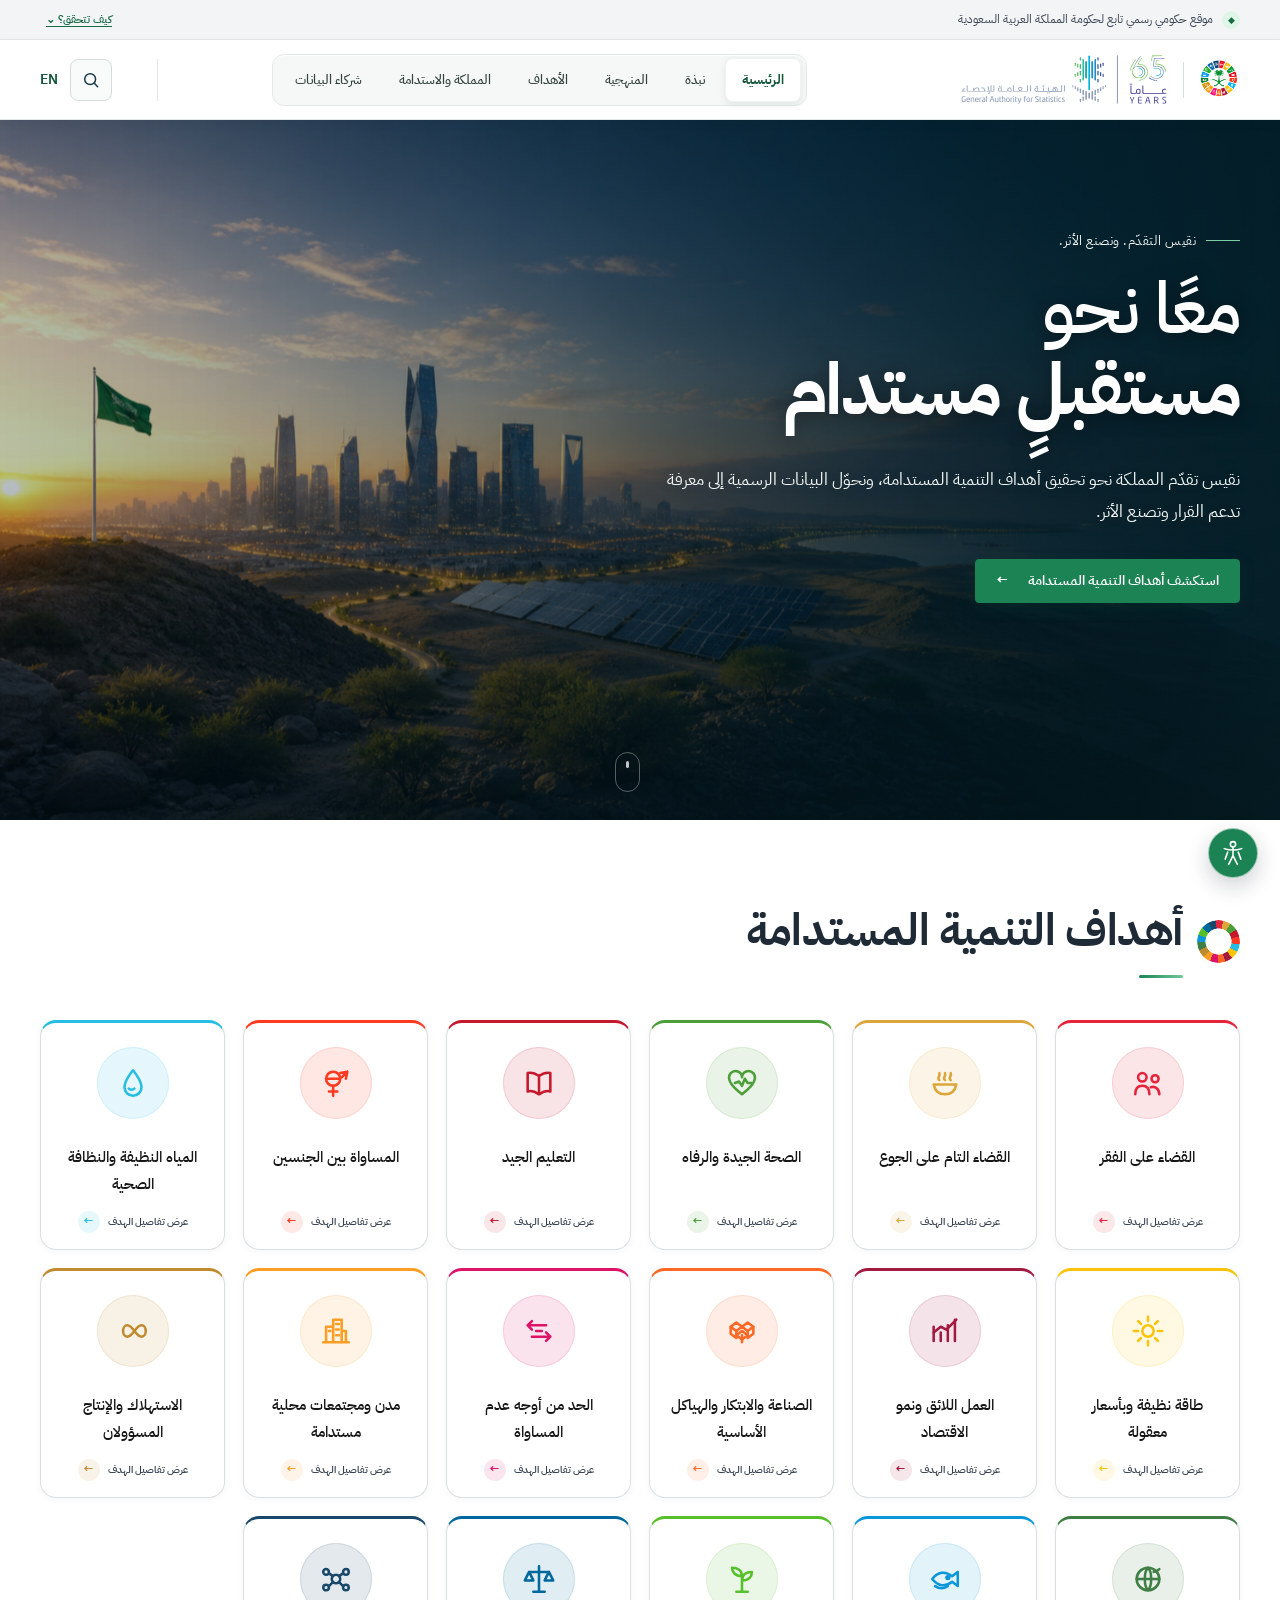
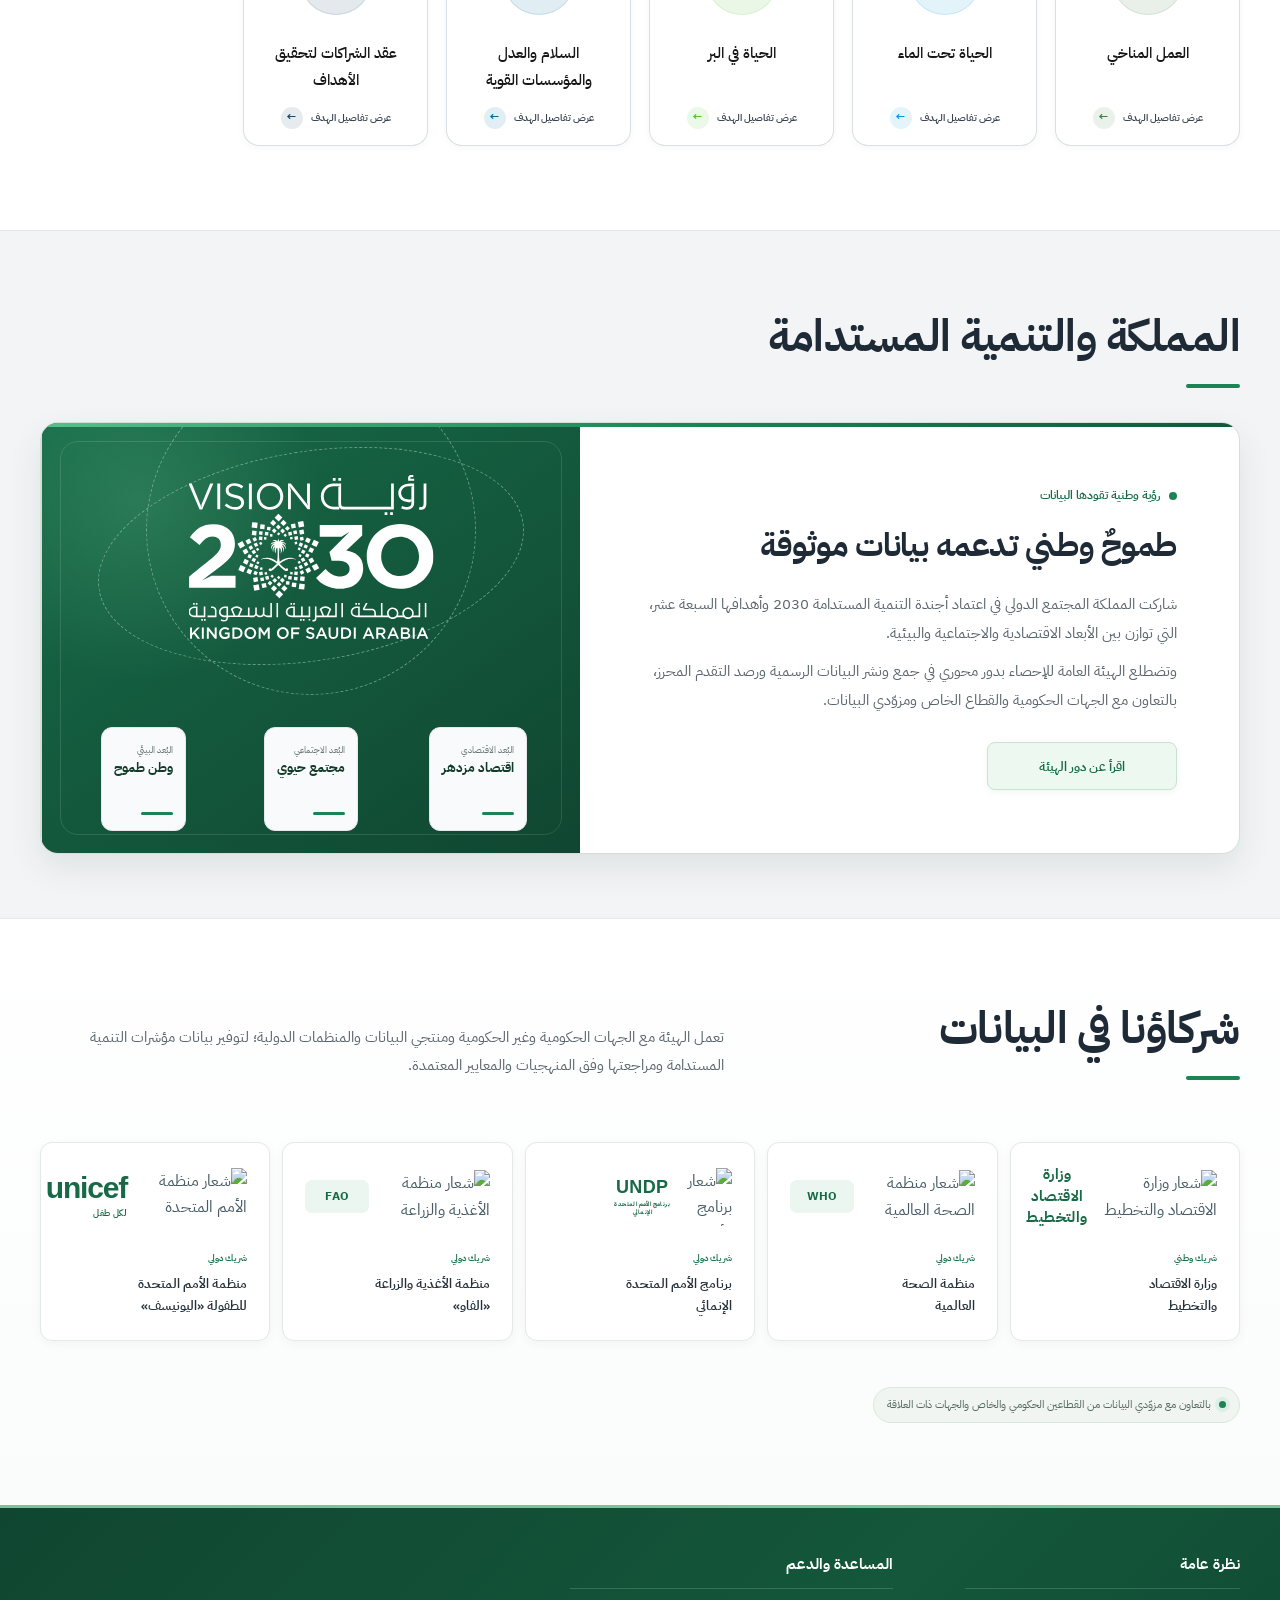
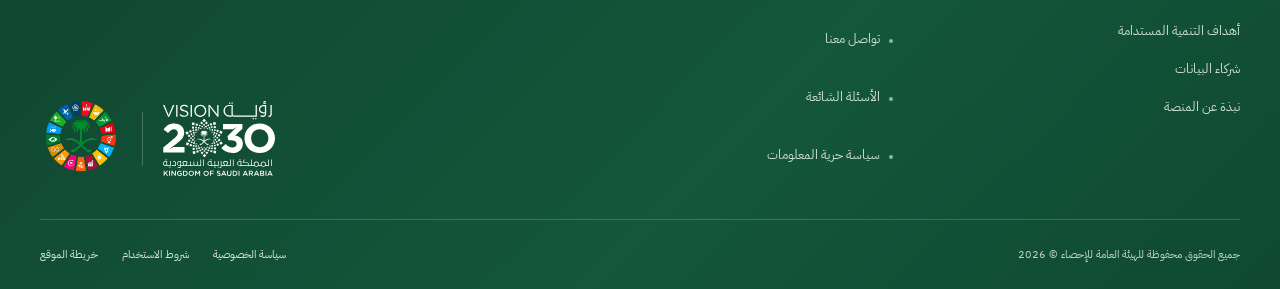
==== index.html @ 402b2382 "Add files via upload" ====
<!doctype html>
<html lang="ar" dir="rtl">
<head>
  <meta charset="UTF-8">
  <meta name="viewport" content="width=device-width, initial-scale=1.0">
  <meta name="description" content="بوابة أهداف التنمية المستدامة في المملكة العربية السعودية">
  <title>التنمية المستدامة | الهيئة العامة للإحصاء</title>
  <link rel="preconnect" href="https://fonts.googleapis.com">
  <link rel="preconnect" href="https://fonts.gstatic.com" crossorigin>
  <link href="https://fonts.googleapis.com/css2?family=IBM+Plex+Sans+Arabic:wght@300;400;500;600;700&display=swap" rel="stylesheet">
  <!-- NDS Vanilla v1.8.0 — independent implementation of DGA Platforms Code -->
  <link rel="stylesheet" href="https://mazin-musleh.github.io/NDS-vanilla/assets/css/nds.critical.min.css?ver=1.8.0">
  <link rel="stylesheet" href="https://mazin-musleh.github.io/NDS-vanilla/assets/css/nds-main.min.css?ver=1.8.0">
  <link rel="stylesheet" href="styles.css">
  <link rel="stylesheet" href="nds-theme.css">
  <link rel="stylesheet" href="accessibility.css">
  <link rel="stylesheet" href="hero-cinematic.css">
</head>
<body class="gastat-sdg nds-full-width">
  <a class="skip" href="#main">تخطي إلى المحتوى الرئيسي</a>
  <div class="govbar nds-topbar">
    <div class="container govbar__inner">
      <span class="flag" aria-hidden="true">◆</span>
      <span>موقع حكومي رسمي تابع لحكومة المملكة العربية السعودية</span>
      <button class="govbar__verify">كيف تتحقق؟ <span>⌄</span></button>
    </div>
  </div>

  <header class="header nds-main-nav" id="header">
    <div class="container header__inner">
      <div class="header__identity">
        <img class="header__sdg-mark" src="assets/sdg-wheel-saudi-transparent.png" width="1240" height="1240" alt="أهداف التنمية المستدامة">
        <span class="header__identity-divider" aria-hidden="true"></span>
        <a class="brand nds-brand" href="#" aria-label="الهيئة العامة للإحصاء - الرئيسية">
          <img class="brand__logo nds-brand-logo" src="assets/gastat-logo.svg" width="340" height="88" alt="الهيئة العامة للإحصاء">
        </a>
      </div>
      <nav class="nav" aria-label="التنقل الرئيسي">
        <a class="active" href="#main">الرئيسية</a>
        <a href="about.html">نبذة</a>
        <a href="methodology.html">المنهجية</a>
        <a href="#goals">الأهداف</a>
        <a href="#kingdom">المملكة والاستدامة</a>
        <a href="#partners">شركاء البيانات</a>
      </nav>
      <div class="header__tools">
        <button class="icon-btn nds-btn nds-subtle" aria-label="بحث" id="searchBtn"><svg viewBox="0 0 24 24" aria-hidden="true"><circle cx="11" cy="11" r="6.5"></circle><path d="m16 16 4 4"></path></svg></button>
        <a class="lang" href="#">EN</a>
        <button class="menu-btn" id="menuBtn" aria-label="فتح القائمة" aria-expanded="false"><span></span><span></span><span></span></button>
      </div>
    </div>
  </header>

  <main id="main">
    <section class="hero" aria-labelledby="hero-title">
      <div class="hero__media" role="img" aria-label="مشهد يجمع مدينة الرياض والطاقة الشمسية والطبيعة والساحل السعودي"></div>
      <div class="hero__veil"></div>
      <div class="hero__texture"></div>
      <div class="container hero__content">
        <div class="eyebrow reveal"><span></span> نقيس التقدّم. ونصنع الأثر.</div>
        <h1 id="hero-title" class="reveal">معًا نحو<br><em>مستقبلٍ مستدام</em></h1>
        <p class="reveal">نقيس تقدّم المملكة نحو تحقيق أهداف التنمية المستدامة، ونحوّل البيانات الرسمية إلى معرفة تدعم القرار وتصنع الأثر.</p>
        <div class="hero__actions reveal">
          <a class="btn btn--primary nds-btn nds-primary" href="#goals"><span class="nds-label">استكشف أهداف التنمية المستدامة</span> <span>←</span></a>
        </div>
      </div>
      <a class="scroll" href="#goals" aria-label="مرر إلى أهداف التنمية المستدامة"><span></span></a>
    </section>

    <section class="section goals nds-content-section" id="goals">
      <div class="container">
        <div class="section-head nds-section-head">
          <div class="goals__title"><span class="sdg-color-wheel" aria-hidden="true"></span><h2>أهداف التنمية المستدامة</h2></div>
        </div>
        <div class="goals__grid" id="goalsGrid"></div>
      </div>
    </section>

    <section class="kingdom nds-content-section nds-primary" id="kingdom">
      <div class="container">
        <div class="kingdom__head">
          <h2>المملكة والتنمية المستدامة</h2>
        </div>
        <div class="kingdom__feature">
          <div class="kingdom__visual reveal">
            <div class="orbit orbit--one"></div><div class="orbit orbit--two"></div>
            <div class="data-card data-card--one"><small>البُعد الاقتصادي</small><strong>اقتصاد مزدهر</strong><i></i></div>
            <div class="data-card data-card--two"><small>البُعد الاجتماعي</small><strong>مجتمع حيوي</strong><i></i></div>
            <div class="data-card data-card--three"><small>البُعد البيئي</small><strong>وطن طموح</strong><i></i></div>
            <div class="kingdom__seal"><img src="assets/saudi-vision-2030.svg" alt="رؤية السعودية 2030"></div>
          </div>
          <div class="kingdom__copy reveal">
            <div class="feature-kicker"><span></span> رؤية وطنية تقودها البيانات</div>
            <h3>طموحٌ وطني تدعمه بيانات موثوقة</h3>
            <p>شاركت المملكة المجتمع الدولي في اعتماد أجندة التنمية المستدامة 2030 وأهدافها السبعة عشر، التي توازن بين الأبعاد الاقتصادية والاجتماعية والبيئية.</p>
            <p>وتضطلع الهيئة العامة للإحصاء بدور محوري في جمع ونشر البيانات الرسمية ورصد التقدم المحرز، بالتعاون مع الجهات الحكومية والقطاع الخاص ومزوّدي البيانات.</p>
            <a class="text-link" href="about.html"><span>اقرأ عن دور الهيئة</span></a>
          </div>
        </div>
      </div>
    </section>

    <section class="section partners nds-content-section" id="partners">
      <div class="container">
        <div class="section-head partners__head nds-section-head"><div><h2>شركاؤنا في البيانات</h2></div><p>تعمل الهيئة مع الجهات الحكومية وغير الحكومية ومنتجي البيانات والمنظمات الدولية؛ لتوفير بيانات مؤشرات التنمية المستدامة ومراجعتها وفق المنهجيات والمعايير المعتمدة.</p></div>
        <div class="partner-logos">
          <div><span class="partner-logo partner-logo--mep"><img src="https://mep.gov.sa/assets/imgs/logo-rtl.svg" alt="شعار وزارة الاقتصاد والتخطيط" onerror="this.hidden=true;this.nextElementSibling.hidden=false"><span class="partner-wordmark partner-wordmark--mep" hidden><i aria-hidden="true"></i><strong>وزارة الاقتصاد<br>والتخطيط</strong></span></span><small>شريك وطني</small><b>وزارة الاقتصاد<br>والتخطيط</b></div>
          <div><span class="partner-logo"><img src="https://www.who.int/ResourcePackages/WHO/assets/dist/images/logos/en/h-logo-blue.svg" alt="شعار منظمة الصحة العالمية" onerror="this.hidden=true;this.nextElementSibling.hidden=false"><span hidden>WHO</span></span><small>شريك دولي</small><b>منظمة الصحة<br>العالمية</b></div>
          <div><span class="partner-logo partner-logo--square"><img src="https://geohub.data.undp.org/assets/undp-images/undp-logo-blue.svg" alt="شعار برنامج الأمم المتحدة الإنمائي" onerror="this.hidden=true;this.nextElementSibling.hidden=false"><span class="partner-wordmark partner-wordmark--undp" hidden><strong>UNDP</strong><em>برنامج الأمم المتحدة الإنمائي</em></span></span><small>شريك دولي</small><b>برنامج الأمم المتحدة<br>الإنمائي</b></div>
          <div><span class="partner-logo"><img src="https://www.fao.org/images/corporatelibraries/fao-logo/fao-logo-archive/fao-logo-blue-3lines-ar.svg" alt="شعار منظمة الأغذية والزراعة" onerror="this.hidden=true;this.nextElementSibling.hidden=false"><span hidden>FAO</span></span><small>شريك دولي</small><b>منظمة الأغذية والزراعة<br>«الفاو»</b></div>
          <div><span class="partner-logo partner-logo--unicef"><img src="https://www.unicef.org/themes/custom/unicef_base/assets/images/logo.svg" alt="شعار منظمة الأمم المتحدة للطفولة" onerror="this.hidden=true;this.nextElementSibling.hidden=false"><span class="partner-wordmark partner-wordmark--unicef" hidden><strong>unicef</strong><em>لكل طفل</em></span></span><small>شريك دولي</small><b>منظمة الأمم المتحدة<br>للطفولة «اليونيسف»</b></div>
        </div>
        <p class="partners__note">بالتعاون مع مزوّدي البيانات من القطاعين الحكومي والخاص والجهات ذات العلاقة</p>
      </div>
    </section>

  </main>

  <footer class="footer nds-footer">
    <div class="container footer__top">
      <div><h3>نظرة عامة</h3><a href="#goals">أهداف التنمية المستدامة</a><a href="#partners">شركاء البيانات</a><a href="about.html">نبذة عن المنصة</a></div>
      <div><h3>المساعدة والدعم</h3><a href="#">تواصل معنا</a><a href="#">الأسئلة الشائعة</a><a href="#">سياسة حرية المعلومات</a></div>
      <div class="footer__marks" aria-label="الشعارات الوطنية">
        <div class="footer__mark"><img src="assets/sdg-wheel-saudi-transparent.png" alt="أهداف التنمية المستدامة في المملكة العربية السعودية"></div>
        <span class="footer__marks-divider" aria-hidden="true"></span>
        <div class="footer__mark footer__mark--vision"><img src="assets/saudi-vision-2030.svg" alt="رؤية السعودية 2030"></div>
      </div>
    </div>
    <div class="container footer__bottom"><span>جميع الحقوق محفوظة للهيئة العامة للإحصاء © 2026</span><div><a href="#">سياسة الخصوصية</a><a href="#">شروط الاستخدام</a><a href="#">خريطة الموقع</a></div></div>
  </footer>
  <button class="back-to-top" id="backToTop" aria-label="العودة إلى أعلى الصفحة"><svg viewBox="0 0 24 24" aria-hidden="true"><path d="m6 14 6-6 6 6"/></svg></button>
  <div class="search-panel" id="searchPanel" aria-hidden="true"><button id="closeSearch" aria-label="إغلاق">×</button><div><span>ما الذي تبحث عنه؟</span><input type="search" placeholder="ابحث في الأهداف والمؤشرات..." autofocus><small>جرّب: الطاقة النظيفة، جودة التعليم، العمل المناخي</small></div></div>
  <script src="script.js"></script>
  <script src="back-to-top.js"></script>
  <script defer src="https://mazin-musleh.github.io/NDS-vanilla/assets/js/nds-main.min.js?ver=1.8.0"></script>
  <script src="accessibility.js"></script>
</body>
</html>
---- styles.css ----
:root{--navy:#102c3d;--navy2:#071f2d;--teal:#0d6b64;--green:#0d7658;--sand:#cdbb9c;--ink:#162a36;--muted:#637580;--line:#dce3e6;--off:#f5f7f6;--white:#fff;--max:1240px}
*{box-sizing:border-box}html{scroll-behavior:smooth}body{margin:0;color:var(--ink);background:#fff;font-family:'IBM Plex Sans Arabic','Segoe UI',Tahoma,sans-serif;line-height:1.65}a{color:inherit;text-decoration:none}button,input{font:inherit}.container{width:min(var(--max),calc(100% - 48px));margin-inline:auto}.skip{position:fixed;top:-80px;right:24px;z-index:99;background:#fff;padding:10px 18px}.skip:focus{top:12px}.sr-only{position:absolute;width:1px;height:1px;overflow:hidden;clip:rect(0,0,0,0)}
.govbar{background:#f3f5f4;border-bottom:1px solid #e2e8e5;color:#41535b;font-size:12px}.govbar__inner{height:34px;display:flex;align-items:center;gap:9px}.flag{font-size:9px;color:#08745a}.govbar__verify{border:0;background:none;color:#45605f;margin-right:auto;cursor:pointer;font-size:11px}.header{height:90px;position:absolute;top:34px;inset-inline:0;z-index:10;color:#fff;border-bottom:1px solid rgba(255,255,255,.16);transition:.3s}.header.scrolled{position:fixed;top:0;height:72px;background:rgba(9,34,47,.97);backdrop-filter:blur(16px);box-shadow:0 8px 30px #071c2920}.header__inner{height:100%;display:flex;align-items:center}.brand{display:flex;align-items:center;gap:13px;min-width:245px}.brand__mark{height:47px;width:42px;display:flex;align-items:flex-end;justify-content:center;gap:2px;padding:6px 4px;border:1px solid rgba(255,255,255,.25);border-radius:3px}.brand__mark i{width:4px;background:currentColor;display:block;border-radius:3px 3px 0 0}.brand__mark i:nth-child(1){height:11px}.brand__mark i:nth-child(2){height:25px}.brand__mark i:nth-child(3){height:17px}.brand__mark i:nth-child(4){height:33px}.brand__mark i:nth-child(5){height:21px}.brand__name{display:flex;flex-direction:column;line-height:1.4}.brand__name b{font-size:16px}.brand__name small{font-size:9px;opacity:.72;letter-spacing:.2px}.nav{display:flex;align-items:center;justify-content:center;gap:32px;flex:1;font-size:14px}.nav a{height:90px;display:flex;align-items:center;position:relative;opacity:.84;transition:.2s}.scrolled .nav a{height:72px}.nav a:hover,.nav a.active{opacity:1}.nav a.active:after{content:"";position:absolute;bottom:-1px;right:0;left:0;height:3px;background:#79ad8e}.header__tools{display:flex;align-items:center;gap:12px}.icon-btn{width:38px;height:38px;background:transparent;color:#fff;border:1px solid rgba(255,255,255,.24);border-radius:50%;cursor:pointer;font-size:23px;line-height:1}.lang{font-size:13px;border-right:1px solid rgba(255,255,255,.25);padding-right:14px}.menu-btn{display:none;background:none;border:0;padding:8px}.menu-btn span{display:block;width:24px;height:2px;background:white;margin:5px}
.hero{height:min(820px,calc(100vh - 34px));min-height:670px;position:relative;color:#fff;overflow:hidden;background:#102c3d}.hero__media{position:absolute;inset:0;background:url('assets/saudi-sustainability-hero.png') center/cover no-repeat;transform:scale(1.02);animation:heroZoom 16s ease-out both}.hero__veil{position:absolute;inset:0;background:linear-gradient(90deg,rgba(4,24,36,.24) 0%,rgba(5,28,41,.28) 42%,rgba(5,28,41,.88) 100%),linear-gradient(0deg,rgba(3,20,30,.7),transparent 48%)}.hero__texture{position:absolute;inset:0;opacity:.08;background-image:url("data:image/svg+xml,%3Csvg viewBox='0 0 160 160' xmlns='http://www.w3.org/2000/svg'%3E%3Cfilter id='n'%3E%3CfeTurbulence type='fractalNoise' baseFrequency='.9' numOctaves='2' stitchTiles='stitch'/%3E%3C/filter%3E%3Crect width='100%25' height='100%25' filter='url(%23n)' opacity='.45'/%3E%3C/svg%3E")}.hero__content{position:relative;z-index:2;padding-top:190px}.eyebrow{display:flex;align-items:center;gap:10px;font-size:13px;letter-spacing:.5px;color:#cfddd8}.eyebrow span{width:34px;height:1px;background:#78b492}.hero h1{font-size:clamp(48px,6vw,86px);line-height:1.12;letter-spacing:-2px;margin:20px 0 25px;max-width:720px;font-weight:300}.hero h1 em{font-style:normal;font-weight:700}.hero__content>p{max-width:575px;font-size:18px;color:#d9e1e2;margin:0 0 34px}.hero__actions{display:flex;gap:14px}.btn{display:inline-flex;align-items:center;justify-content:center;gap:20px;min-height:54px;padding:0 25px;border-radius:3px;font-size:14px;font-weight:600;transition:.25s}.btn:hover{transform:translateY(-2px)}.btn--primary{background:#fff;color:var(--navy)}.btn--primary:hover{background:#e9f0ed}.btn--ghost{border:1px solid rgba(255,255,255,.4);color:#fff}.play{font-size:10px}.hero__meta{position:absolute;bottom:34px;left:0;right:0;z-index:2;display:flex;align-items:flex-end;justify-content:flex-start;direction:ltr;gap:12px;pointer-events:none}.hero__meta strong{font-size:70px;line-height:.8;font-weight:300;letter-spacing:-4px}.hero__meta strong span{font-weight:700}.hero__meta>span{font-size:10px;max-width:70px;line-height:1.4;text-transform:uppercase;opacity:.65}.scroll{position:absolute;z-index:3;bottom:28px;right:50%;width:25px;height:40px;border:1px solid #ffffff70;border-radius:20px}.scroll span{position:absolute;top:8px;right:10px;width:3px;height:7px;border-radius:3px;background:#fff;animation:scroll 1.8s infinite}@keyframes scroll{0%{opacity:0;transform:translateY(0)}40%{opacity:1}100%{opacity:0;transform:translateY(12px)}}@keyframes heroZoom{from{transform:scale(1.08)}to{transform:scale(1.02)}}
.numbers{background:#fff;position:relative;z-index:4;box-shadow:0 -8px 30px rgba(0,0,0,.05)}.numbers__grid{display:grid;grid-template-columns:repeat(4,1fr);padding-block:38px}.numbers article{display:flex;align-items:center;justify-content:center;gap:16px;border-left:1px solid var(--line)}.numbers article:last-child{border-left:0}.numbers strong{font-size:42px;line-height:1;font-weight:600;color:var(--navy);letter-spacing:-1px}.numbers span{color:#697a83;font-size:13px}.numbers .vision strong{color:var(--green)}
.section{padding:110px 0}.section-head{display:flex;align-items:flex-end;justify-content:space-between;gap:50px;margin-bottom:48px}.section-head h2,.kingdom h2,.indicator-cta h2{font-size:clamp(34px,4vw,50px);line-height:1.25;margin:9px 0 0;letter-spacing:-1px}.section-head>p{max-width:480px;color:var(--muted);font-size:16px;margin:0}.kicker{font-size:12px;color:var(--green);font-weight:600;letter-spacing:1.2px}.goals{background:var(--off)}.goals__grid{display:grid;grid-template-columns:repeat(6,1fr);gap:11px}.goal{position:relative;aspect-ratio:1/1.07;background:var(--goal);color:#fff;padding:16px;display:flex;flex-direction:column;overflow:hidden;box-shadow:0 4px 8px #20323b10;opacity:0;transform:translateY(15px);transition:transform .35s,box-shadow .35s,opacity .5s}.goal.seen{opacity:1;transform:none}.goal:nth-child(2n){transition-delay:.04s}.goal:nth-child(3n){transition-delay:.08s}.goal:hover{transform:translateY(-7px);box-shadow:0 18px 25px #20323b25}.goal__number{font-size:12px;font-weight:600;opacity:.9}.goal__icon{font-size:41px;line-height:1;text-align:center;margin:auto;font-family:Arial,sans-serif}.goal strong{font-size:13px;line-height:1.35;max-width:115px}.goal>i{font-style:normal;position:absolute;bottom:13px;left:14px;opacity:0;transform:translateX(8px);transition:.25s}.goal:hover>i{opacity:1;transform:none}.goals__footer{display:flex;justify-content:space-between;align-items:center;margin-top:24px;color:#7b898f;font-size:13px}.goals__footer a{color:var(--navy);font-weight:600}.goals__footer b{color:var(--green);margin-right:8px}
.kingdom{padding:120px 0;background:var(--navy);color:#fff;overflow:hidden;position:relative}.kingdom:after{content:"";position:absolute;width:650px;height:650px;border-radius:50%;background:radial-gradient(circle,#23726240,transparent 68%);left:-200px;top:-260px}.kingdom__grid{display:grid;grid-template-columns:1.05fr .95fr;gap:100px;align-items:center}.kingdom__visual{min-height:490px;position:relative;display:grid;place-items:center;direction:ltr}.kingdom__seal{width:210px;height:210px;border:1px solid #ffffff3b;border-radius:50%;display:flex;flex-direction:column;align-items:center;justify-content:center;background:#173b4c;box-shadow:0 0 0 18px #ffffff08,0 30px 50px #061a2580;z-index:2}.kingdom__seal span{font-size:17px}.kingdom__seal b{font-size:50px;line-height:1.1}.kingdom__seal small{font-size:8px;opacity:.7}.orbit{position:absolute;border:1px dashed #ffffff25;border-radius:50%}.orbit--one{width:390px;height:390px;animation:rotate 40s linear infinite}.orbit--two{width:470px;height:270px;transform:rotate(-20deg)}@keyframes rotate{to{transform:rotate(360deg)}}.data-card{position:absolute;background:#fff;color:var(--navy);min-width:170px;padding:15px 18px;border-radius:4px;z-index:3;box-shadow:0 15px 30px #061a2545;display:flex;flex-direction:column}.data-card small{font-size:9px;color:#728188}.data-card strong{font-size:14px}.data-card i{width:42px;height:3px;background:#2c9b6f;margin-top:9px}.data-card--one{top:56px;left:24px}.data-card--two{top:205px;right:-20px}.data-card--three{bottom:38px;left:63px}.kingdom__copy{position:relative;z-index:2}.kicker--light{color:#8ac0a0}.kingdom__copy p{color:#c3d0d4;max-width:570px;font-size:16px}.text-link{display:inline-flex;align-items:center;gap:17px;margin-top:18px;color:#fff;border-bottom:1px solid #ffffff4f;padding-bottom:7px;font-size:14px}.text-link span{color:#8ac0a0}
.section-head--center{display:block;text-align:center}.section-head--center>p{margin:14px auto 0}.partner-logos{display:grid;grid-template-columns:repeat(5,1fr);border-block:1px solid var(--line);padding:42px 0}.partner-logos>div{min-height:90px;display:flex;align-items:center;justify-content:center;gap:14px;border-left:1px solid var(--line);color:#465b65}.partner-logos>div:last-child{border:0}.partner-logos b{font-size:13px;line-height:1.6}.picon{font-size:30px;color:#658089}.partners__note{text-align:center;color:#8a989e;font-size:12px;margin-top:21px}
.indicator-cta{background:#0c6c61;color:#fff;position:relative;overflow:hidden}.indicator-cta:before{content:"";position:absolute;inset:0;background:linear-gradient(90deg,#094e4a55,transparent),radial-gradient(circle at 15% 50%,#2e9380,transparent 30%)}.indicator-cta__inner{min-height:310px;position:relative;display:grid;grid-template-columns:270px 1fr auto;align-items:center;gap:48px}.indicator-cta__copy p{margin:12px 0 0;color:#d0e4df}.indicator-cta__art{height:190px;display:flex;align-items:flex-end;gap:15px;direction:ltr;position:relative}.indicator-cta__art span{width:27px;background:#ffffff14;border:1px solid #ffffff35;border-radius:4px 4px 0 0}.indicator-cta__art span:nth-child(1){height:50px}.indicator-cta__art span:nth-child(2){height:90px}.indicator-cta__art span:nth-child(3){height:75px}.indicator-cta__art span:nth-child(4){height:140px}.indicator-cta__art span:nth-child(5){height:172px}.indicator-cta__art i{position:absolute;inset:15px 5px 22px 0;background:url("data:image/svg+xml,%3Csvg viewBox='0 0 250 150' xmlns='http://www.w3.org/2000/svg'%3E%3Cpath d='M3 130 C40 120 45 91 80 95 S130 66 148 70 S190 25 240 10' fill='none' stroke='%23fff' stroke-width='3'/%3E%3Ccircle cx='240' cy='10' r='5' fill='%23fff'/%3E%3C/svg%3E") center/contain no-repeat}.btn--white{background:#fff;color:#0c5f57;min-width:205px}
.footer{background:#071f2d;color:#fff;padding-top:75px}.footer__top{display:grid;grid-template-columns:1.3fr .8fr .9fr 1.15fr;gap:60px;padding-bottom:60px}.brand--footer{min-width:0}.footer__brand>p,.newsletter p{font-size:12px;color:#9babb2}.socials{display:flex;gap:8px;margin-top:22px}.socials a{width:32px;height:32px;border:1px solid #ffffff26;display:grid;place-items:center;border-radius:50%;font-size:11px}.footer h3{font-size:14px;margin:0 0 22px}.footer__top>div:not(:first-child) a{display:block;color:#aebbc0;font-size:12px;margin:10px 0}.newsletter form{display:flex;border:1px solid #ffffff35;margin-top:18px;border-radius:3px;overflow:hidden}.newsletter input{min-width:0;flex:1;color:#fff;background:transparent;border:0;padding:12px 14px;outline:0}.newsletter button{width:48px;border:0;background:#fff;color:var(--navy);cursor:pointer}.footer__bottom{min-height:70px;border-top:1px solid #ffffff17;display:flex;align-items:center;justify-content:space-between;color:#768a93;font-size:10px}.footer__bottom div{display:flex;gap:24px}
.search-panel{position:fixed;inset:0;background:rgba(6,28,41,.97);z-index:50;color:#fff;display:grid;place-items:center;opacity:0;visibility:hidden;transition:.3s}.search-panel.open{opacity:1;visibility:visible}.search-panel>button{position:absolute;top:30px;left:40px;background:none;border:0;color:#fff;font-size:35px}.search-panel>div{width:min(720px,calc(100% - 40px));display:flex;flex-direction:column;gap:12px}.search-panel span{color:#9ab0b8}.search-panel input{background:transparent;border:0;border-bottom:2px solid #fff;color:#fff;padding:15px 0;font-size:32px;outline:0}.search-panel small{color:#7f969e}.reveal{opacity:0;transform:translateY(22px);transition:opacity .7s,transform .7s}.reveal.seen{opacity:1;transform:none}.hero .reveal{animation:rise .75s both}.hero .reveal:nth-child(2){animation-delay:.12s}.hero .reveal:nth-child(3){animation-delay:.24s}.hero .reveal:nth-child(4){animation-delay:.36s}@keyframes rise{from{opacity:0;transform:translateY(25px)}to{opacity:1;transform:none}}
@media(max-width:1050px){.nav{gap:18px}.nav a{font-size:12px}.goals__grid{grid-template-columns:repeat(4,1fr)}.kingdom__grid{gap:45px}.indicator-cta__inner{grid-template-columns:180px 1fr}.indicator-cta .btn{grid-column:2;margin-bottom:35px;justify-self:start}.footer__top{grid-template-columns:1.2fr 1fr 1fr}.newsletter{grid-column:1/-1}}
@media(max-width:760px){.container{width:min(100% - 32px,var(--max))}.govbar__inner{font-size:9px}.header{height:72px}.brand{min-width:0}.brand__name b{font-size:13px}.brand__name small{display:none}.brand__mark{height:40px;width:36px}.nav{position:fixed;top:106px;right:0;left:0;background:#092838;display:flex;flex-direction:column;align-items:stretch;gap:0;padding:10px 24px 25px;transform:translateY(-130%);transition:.35s;z-index:-1}.menu-open .nav{transform:none}.nav a,.scrolled .nav a{height:50px;border-bottom:1px solid #ffffff12}.nav a.active:after{display:none}.menu-btn{display:block}.lang{display:none}.hero{min-height:700px;height:92vh}.hero__media{background-position:43% center}.hero__veil{background:linear-gradient(90deg,rgba(4,25,37,.55),rgba(5,28,41,.9))}.hero__content{padding-top:160px}.hero h1{font-size:48px}.hero__content>p{font-size:15px}.hero__actions{flex-direction:column;align-items:stretch;max-width:330px}.hero__meta{display:none}.numbers__grid{grid-template-columns:repeat(2,1fr);padding-block:18px}.numbers article{padding:20px 5px}.numbers article:nth-child(2){border-left:0}.numbers article:nth-child(-n+2){border-bottom:1px solid var(--line)}.numbers strong{font-size:30px}.section{padding:75px 0}.section-head{display:block}.section-head>p{margin-top:15px}.goals__grid{grid-template-columns:repeat(3,1fr);gap:7px}.goal{padding:10px}.goal__icon{font-size:28px}.goal strong{font-size:10px}.goals__footer span{display:none}.goals__footer{justify-content:flex-end}.kingdom{padding:80px 0}.kingdom__grid{grid-template-columns:1fr}.kingdom__visual{min-height:370px;order:2}.kingdom__seal{width:155px;height:155px}.kingdom__seal b{font-size:39px}.orbit--one{width:280px;height:280px}.orbit--two{width:340px;height:210px}.data-card{min-width:130px;padding:10px}.data-card--one{left:0;top:30px}.data-card--two{right:0}.data-card--three{left:25px;bottom:18px}.partner-logos{grid-template-columns:repeat(2,1fr);padding:20px 0}.partner-logos>div{border-bottom:1px solid var(--line)}.partner-logos>div:last-child{grid-column:1/-1}.indicator-cta__inner{grid-template-columns:1fr;padding:60px 0}.indicator-cta__art{display:none}.indicator-cta .btn{grid-column:1;margin-bottom:0}.footer__top{grid-template-columns:1fr 1fr;gap:40px}.footer__brand,.newsletter{grid-column:1/-1}.footer__bottom{padding:22px 0;display:block}.footer__bottom div{margin-top:10px;flex-wrap:wrap}.scroll{display:none}}
@media(max-width:430px){.goals__grid{grid-template-columns:repeat(2,1fr)}.goal{aspect-ratio:1.2/1}.footer__top{grid-template-columns:1fr}.footer__top>div{grid-column:1!important}.numbers article{flex-direction:column;gap:7px}.search-panel input{font-size:20px}}
@media(prefers-reduced-motion:reduce){*{scroll-behavior:auto!important;animation:none!important;transition:none!important}.reveal,.goal{opacity:1;transform:none}}
---- nds-theme.css ----
/*
 * GASTAT Sustainable Development theme for NDS Vanilla v1.8.0
 * NDS Vanilla: MIT © 2025–2026 Mazin Musleh
 * DGA green is the interface system color; SDG colors remain content colors.
 */
:root{
  --colors-primary-25:#f7fdf9;--colors-primary-50:#f3fcf6;--colors-primary-100:#dff6e7;
  --colors-primary-200:#b8eacb;--colors-primary-300:#88d8ad;--colors-primary-400:#54c08a;
  --colors-primary-500:#25935f;--colors-primary-600:#1b8354;--colors-primary-700:#166a45;
  --colors-primary-800:#14573a;--colors-primary-900:#104631;--colors-primary-950:#092a1e;
  --background-body:#f9fafb;--background-default:#fff;--background-topbar:#f3f4f6;
  --background-primary:#1b8354;--background-primary-strong:#104631;
  --text-display:#1f2a37;--text-primary-paragraph:#384250;--text-secondary-paragraph:#6c727e;
  --border-neutral-primary:#d2d6db;--border-neutral-secondary:#e5e7eb;
  --focus-outline:#161616;--nds-nav-height:72px;
}

body.gastat-sdg{background:var(--background-body);color:var(--text-display);font-family:'IBM Plex Sans Arabic','Segoe UI',Tahoma,sans-serif}
.gastat-sdg :focus-visible{outline:3px solid var(--focus-outline)!important;outline-offset:3px}
.gastat-sdg .govbar{height:40px;background:var(--background-topbar);border-bottom:1px solid var(--border-neutral-secondary);color:#384250}
.gastat-sdg .govbar__inner{height:40px}
.gastat-sdg .flag{width:18px;height:18px;border-radius:50%;display:grid;place-items:center;background:#dff6e7;color:#166a45}
.gastat-sdg .govbar__verify{color:#166a45;font-weight:600;text-decoration:underline;text-underline-offset:3px}

.gastat-sdg .header{position:relative;top:0;height:72px;background:#fff;color:#161616;border-bottom:1px solid #e5e7eb;box-shadow:0 1px 2px rgba(16,24,40,.04)}
.gastat-sdg .header.scrolled{top:0;height:72px;background:rgba(255,255,255,.98);color:#161616;box-shadow:0 4px 12px rgba(16,24,40,.08)}
.gastat-sdg .brand{min-width:245px}
.gastat-sdg .brand__logo{display:block;width:190px;height:auto;max-height:54px;object-fit:contain;object-position:right center}
.gastat-sdg .nav a,.gastat-sdg .scrolled .nav a{height:72px;color:#384250;font-weight:500;opacity:1}
.gastat-sdg .nav a:hover{color:#166a45;background:#f7fdf9}.gastat-sdg .nav a.active{color:#166a45;font-weight:700}
.gastat-sdg .nav a.active:after{height:3px;background:#1b8354;right:10px;left:10px}
.gastat-sdg .icon-btn{border-color:#d2d6db;color:#1f2a37;background:#fff;min-width:40px;padding:0;border-radius:4px}
.gastat-sdg .lang{color:#166a45;border-right-color:#d2d6db;font-weight:700}
.gastat-sdg .menu-btn span{background:#1f2a37}

.gastat-sdg .hero{height:min(720px,calc(100vh - 112px));min-height:610px}
.gastat-sdg .hero__veil{background:linear-gradient(90deg,rgba(9,42,30,.18),rgba(9,42,30,.36) 45%,rgba(9,42,30,.91) 100%),linear-gradient(0deg,rgba(9,42,30,.62),transparent 48%)}
.gastat-sdg .hero__content{padding-top:122px}
.gastat-sdg .eyebrow span{background:#88d8ad}.gastat-sdg .eyebrow{color:#dff6e7}
.gastat-sdg .btn{min-height:44px;border-radius:4px;padding-inline:20px;box-shadow:none}
.gastat-sdg .btn--primary{background:#1b8354;color:#fff;border:1px solid #1b8354}
.gastat-sdg .btn--primary:hover{background:#166a45}
.gastat-sdg .btn--ghost{border-color:rgba(255,255,255,.75);background:transparent;color:#fff}

.gastat-sdg .numbers{box-shadow:none;border-bottom:1px solid #e5e7eb;padding:0}
.gastat-sdg .numbers__grid{padding-block:32px}.gastat-sdg .numbers strong{color:#166a45}.gastat-sdg .numbers .vision strong{color:#1f2a37}
.gastat-sdg .section{padding-block:96px}.gastat-sdg .goals{background:#f9fafb}
.gastat-sdg .kicker{color:#166a45}.gastat-sdg .section-head h2{color:#1f2a37}
.gastat-sdg .goal{border-radius:8px;box-shadow:0 1px 3px rgba(16,24,40,.1);border:1px solid rgba(0,0,0,.03)}
.gastat-sdg .goal:hover{box-shadow:0 12px 18px -6px rgba(16,24,40,.22)}

.gastat-sdg .kingdom{background:#104631}.gastat-sdg .kingdom__seal{background:#14573a;border-color:#88d8ad66}
.gastat-sdg .data-card{border-radius:8px;box-shadow:0 12px 24px -8px rgba(0,0,0,.28)}
.gastat-sdg .partners{background:#fff}.gastat-sdg .partner-logos{border-color:#e5e7eb}.gastat-sdg .partner-logos>div{border-color:#e5e7eb}
.gastat-sdg .indicator-cta{background:#1b8354}.gastat-sdg .indicator-cta:before{background:linear-gradient(90deg,#10463155,transparent),radial-gradient(circle at 15% 50%,#54c08a,transparent 30%)}
.gastat-sdg .btn--white{background:#fff;color:#166a45;border:1px solid #fff}
.gastat-sdg .footer{background:#104631}.gastat-sdg .footer__bottom{border-top-color:#ffffff2b}
.gastat-sdg .footer-logo-surface{display:inline-flex;align-items:center;background:#fff;border-radius:6px;padding:10px 14px;box-shadow:0 1px 2px rgba(0,0,0,.08)}
.gastat-sdg .footer .brand__logo{width:205px;max-height:none}

@media(max-width:760px){
  .gastat-sdg .header{height:64px}.gastat-sdg .nav{top:104px;background:#fff;border-top:1px solid #e5e7eb;box-shadow:0 8px 16px rgba(16,24,40,.1)}
  .gastat-sdg .brand{min-width:0}.gastat-sdg .brand__logo{width:150px;max-height:46px}
  .gastat-sdg .nav a,.gastat-sdg .scrolled .nav a{height:52px;color:#1f2a37;border-bottom-color:#e5e7eb}
  .gastat-sdg .hero{height:calc(100vh - 104px);min-height:650px}.gastat-sdg .hero__content{padding-top:100px}
}

/* UX polish: hierarchy, balanced palette, motion and responsive rhythm */
.gastat-sdg{--brand-navy:#173746;--brand-navy-deep:#0c2835;--surface-soft:#f6f8f7;--surface-warm:#faf9f6}
.gastat-sdg .container{width:min(1200px,calc(100% - 48px))}
.gastat-sdg .header__inner{gap:20px}.gastat-sdg .nav{gap:8px}.gastat-sdg .nav a{padding-inline:14px;border-radius:4px}.gastat-sdg .nav a.active{background:#f3fcf6}.gastat-sdg .header__tools{margin-right:auto}
.gastat-sdg .hero{min-height:600px;max-height:700px}.gastat-sdg .hero__media{background-position:center 52%}.gastat-sdg .hero__veil{background:linear-gradient(90deg,rgba(10,40,53,.15),rgba(10,40,53,.38) 48%,rgba(10,40,53,.94) 100%),linear-gradient(0deg,rgba(8,34,45,.62),transparent 52%)}
.gastat-sdg .hero__content{padding-top:110px}.gastat-sdg .hero h1{font-size:clamp(48px,5.6vw,78px);max-width:690px;margin-block:18px 22px;letter-spacing:-1.5px}.gastat-sdg .hero h1 em{color:#fff}.gastat-sdg .hero__content>p{font-size:17px;line-height:1.9;max-width:590px;color:#e5eef0;margin-bottom:30px}.gastat-sdg .hero__actions{gap:12px}.gastat-sdg .hero__actions .btn{min-width:176px}.gastat-sdg .btn{transition:transform .2s,background-color .2s,border-color .2s,box-shadow .2s}.gastat-sdg .btn:hover{transform:translateY(-2px);box-shadow:0 8px 18px rgba(6,25,33,.16)}.gastat-sdg .hero__meta{opacity:.8}.gastat-sdg .scroll{opacity:.75}
.gastat-sdg .hero__sdg-emblem{position:absolute;z-index:3;left:max(32px,calc((100% - 1200px)/2));top:34px;width:150px;height:150px}.gastat-sdg .hero__sdg-emblem img{display:block;width:100%;height:100%;object-fit:contain}
.gastat-sdg .numbers{background:#fff}.gastat-sdg .numbers__grid{padding-block:28px}.gastat-sdg .numbers article{min-height:58px;gap:14px}.gastat-sdg .numbers strong{font-size:39px}.gastat-sdg .numbers span{font-size:12px;color:#5f6b72}
.gastat-sdg .section{padding-block:104px}.gastat-sdg .section-head{align-items:center;margin-bottom:42px}.gastat-sdg .section-head h2,.gastat-sdg .kingdom h2,.gastat-sdg .indicator-cta h2{font-size:clamp(34px,3.5vw,48px);letter-spacing:-.6px}.gastat-sdg .section-head>p{line-height:1.9}.gastat-sdg .kicker{font-size:11px;letter-spacing:.8px;display:flex;align-items:center;gap:9px}.gastat-sdg .kicker:before{content:"";width:24px;height:2px;background:currentColor;border-radius:2px}
.gastat-sdg .goals{background:var(--surface-soft);border-block:1px solid #edf0ee}.gastat-sdg .goals__grid{gap:13px}.gastat-sdg .goal{aspect-ratio:1/1.04;padding:17px;border-radius:10px;box-shadow:0 2px 5px rgba(16,24,40,.08);isolation:isolate}.gastat-sdg .goal:after{content:"";position:absolute;inset:0;background:linear-gradient(145deg,rgba(255,255,255,.12),transparent 48%,rgba(0,0,0,.08));z-index:-1}.gastat-sdg .goal__number{font-size:11px;letter-spacing:.5px}.gastat-sdg .goal__icon{font-size:38px}.gastat-sdg .goal strong{font-size:12px;max-width:125px;line-height:1.55}.gastat-sdg .goal__hint{font-size:9px;margin-top:5px;opacity:.72}.gastat-sdg .goal:hover{transform:translateY(-6px);box-shadow:0 14px 24px -8px rgba(16,24,40,.28)}.gastat-sdg .goal:hover .goal__hint{opacity:1}.gastat-sdg .goals__footer{margin-top:28px;border-top:1px solid #dce3df;padding-top:20px}
.gastat-sdg .kingdom{background:var(--brand-navy);padding-block:112px}.gastat-sdg .kingdom:after{background:radial-gradient(circle,#2b65704f,transparent 67%)}.gastat-sdg .kingdom__grid{gap:80px}.gastat-sdg .kingdom__seal{background:#204a59;border-color:#83b8a666}.gastat-sdg .kingdom__copy p{color:#d2dde0;line-height:1.95}.gastat-sdg .data-card i{background:#1b8354}.gastat-sdg .text-link{font-weight:600}.gastat-sdg .text-link:hover{border-bottom-color:#88d8ad}
.gastat-sdg .partners{background:#fff}.gastat-sdg .partner-logos{margin-top:8px;padding-block:38px}.gastat-sdg .partner-logos>div{min-height:104px;padding:15px;transition:background .2s,color .2s}.gastat-sdg .partner-logos>div:hover{background:#f7fdf9;color:#166a45}.gastat-sdg .picon{color:#617d85}.gastat-sdg .partners__note{margin-top:24px}
.gastat-sdg .indicator-cta{background:#176b50}.gastat-sdg .indicator-cta:before{background:linear-gradient(90deg,rgba(12,70,49,.55),transparent 58%),radial-gradient(circle at 12% 50%,rgba(84,192,138,.52),transparent 29%)}.gastat-sdg .indicator-cta__inner{min-height:300px}.gastat-sdg .indicator-cta__copy p{line-height:1.85}.gastat-sdg .btn--white{border-radius:4px}
.gastat-sdg .footer{background:var(--brand-navy-deep);padding-top:68px}.gastat-sdg .footer h3{color:#fff}.gastat-sdg .footer__top>div:not(:first-child) a{transition:color .2s,transform .2s}.gastat-sdg .footer__top>div:not(:first-child) a:hover{color:#fff;transform:translateX(-3px)}.gastat-sdg .newsletter form{border-radius:5px}.gastat-sdg .newsletter input::placeholder{color:#9caeb4}
@media(max-width:1050px){.gastat-sdg .container{width:min(100% - 36px,1200px)}.gastat-sdg .nav a{padding-inline:9px}.gastat-sdg .goals__grid{gap:11px}.gastat-sdg .kingdom__grid{gap:42px}.gastat-sdg .hero__sdg-emblem{left:24px;top:28px;width:126px;height:126px}}
@media(max-width:760px){.gastat-sdg .container{width:min(100% - 32px,1200px)}.gastat-sdg .hero{min-height:680px;max-height:none}.gastat-sdg .hero__content{padding-top:66px}.gastat-sdg .hero h1{font-size:45px;line-height:1.18}.gastat-sdg .hero__content>p{font-size:15px;line-height:1.8}.gastat-sdg .hero__actions .btn{min-width:0}.gastat-sdg .hero__sdg-emblem{left:16px;top:20px;width:86px;height:86px}.gastat-sdg .numbers__grid{padding-block:10px}.gastat-sdg .numbers article{min-height:96px}.gastat-sdg .section{padding-block:72px}.gastat-sdg .section-head{margin-bottom:34px}.gastat-sdg .goals__grid{gap:9px}.gastat-sdg .goal{padding:13px;border-radius:8px}.gastat-sdg .kingdom{padding-block:76px}.gastat-sdg .partner-logos>div{min-height:92px}.gastat-sdg .indicator-cta__inner{padding-block:62px}.gastat-sdg .footer{padding-top:58px}}
@media(max-width:430px){.gastat-sdg .hero h1{font-size:40px}.gastat-sdg .hero__content{padding-top:76px}.gastat-sdg .goal{aspect-ratio:1.12/1}.gastat-sdg .goal__icon{font-size:31px}.gastat-sdg .goal strong{font-size:10px}}

/* Official SDG tile treatment — inspired by the National Platform composition */
.gastat-sdg .goals__grid{gap:14px}
.gastat-sdg .goal{aspect-ratio:1/1.08;padding:17px;border-radius:2px;box-shadow:0 3px 10px rgba(16,24,40,.08)}
.gastat-sdg .goal__top{display:grid;grid-template-columns:36px 1fr;align-items:start;gap:9px;min-height:56px;position:relative;z-index:2}
.gastat-sdg .goal__number{font-size:30px;line-height:.95;font-weight:700;letter-spacing:-1.5px;opacity:1}
.gastat-sdg .goal strong{font-size:12px;line-height:1.5;font-weight:700;padding-top:0;max-width:none}
.gastat-sdg .goal__icon{display:grid;place-items:center;flex:1;min-height:65px;margin:0;font-size:inherit;position:relative;z-index:1}
.gastat-sdg .goal__icon:before{content:"";position:absolute;width:74px;height:74px;border:2px solid #fff;border-radius:50%;opacity:.95}
.gastat-sdg .goal__icon span{font-size:39px;line-height:1;color:#fff;position:relative;z-index:1}
.gastat-sdg .goal__action{position:absolute;inset:auto 0 0;display:flex;align-items:center;justify-content:space-between;padding:10px 14px;background:rgba(0,0,0,.14);backdrop-filter:blur(4px);font-size:10px;font-weight:600;transform:translateY(100%);transition:transform .25s ease;z-index:3}
.gastat-sdg .goal__action i{font-style:normal;font-size:15px}
.gastat-sdg .goal:hover .goal__action,.gastat-sdg .goal:focus-visible .goal__action{transform:none}
.gastat-sdg .goal:hover{transform:translateY(-6px);box-shadow:0 16px 28px -8px rgba(16,24,40,.3)}
@media(max-width:760px){.gastat-sdg .goals__grid{gap:8px}.gastat-sdg .goal{padding:11px}.gastat-sdg .goal__top{grid-template-columns:29px 1fr;gap:6px;min-height:51px}.gastat-sdg .goal__number{font-size:25px}.gastat-sdg .goal strong{font-size:9px}.gastat-sdg .goal__icon:before{width:55px;height:55px}.gastat-sdg .goal__icon span{font-size:30px}.gastat-sdg .goal__action{display:none}}
@media(max-width:430px){.gastat-sdg .goal{aspect-ratio:1/1.08}.gastat-sdg .goal__icon{font-size:inherit}}

/* Arabic official SDG artwork supplied by GASTAT */
.gastat-sdg .goal{
  aspect-ratio:1/1;
  padding:0;
  background-color:var(--goal);
  background-image:url('assets/sdg-goals-ar.png');
  background-repeat:no-repeat;
  background-size:667.5% 334.15%;
  background-position:var(--sprite-x) var(--sprite-y);
  border:0;
}
.gastat-sdg .goal:after{display:none}
.gastat-sdg .goal__top,.gastat-sdg .goal__icon{visibility:hidden}
.gastat-sdg .goal__action{background:rgba(5,30,43,.84);color:#fff}
.gastat-sdg .goal:focus-visible{outline:4px solid #fff;outline-offset:-6px;box-shadow:0 0 0 3px var(--focus-color,#006b5f)}
@media(max-width:760px){.gastat-sdg .goal{aspect-ratio:1/1;background-size:667.5% 334.15%}}

/* Clearer, warmer hero color treatment */
.gastat-sdg .hero{background:#123a3a}
.gastat-sdg .hero__media{filter:saturate(1.08) brightness(1.06) contrast(1.02)}
.gastat-sdg .hero__veil{
  background:
    linear-gradient(90deg,rgba(7,31,38,.08) 0%,rgba(7,34,40,.16) 40%,rgba(6,48,43,.82) 100%),
    linear-gradient(0deg,rgba(5,30,34,.5) 0%,transparent 52%);
}
.gastat-sdg .hero__texture{opacity:.035}
.gastat-sdg .eyebrow{color:#f2f7f4}.gastat-sdg .eyebrow span{background:#79d0a5}
.gastat-sdg .hero__content>p{color:#f3f7f6;text-shadow:0 1px 12px rgba(0,0,0,.2)}
.gastat-sdg .hero h1{color:#fff;font-weight:500;text-shadow:0 2px 20px rgba(0,0,0,.42);margin-bottom:34px}
.gastat-sdg .hero h1 em{font-weight:700}
.gastat-sdg .hero__actions .btn{min-width:218px}
@media(max-width:760px){.gastat-sdg .hero__veil{background:linear-gradient(90deg,rgba(5,31,37,.34),rgba(5,48,43,.86))}.gastat-sdg .hero__actions{max-width:290px}}

/* Refined primary navigation */
.gastat-sdg .header,.gastat-sdg .header.scrolled{
  height:78px;
  border-bottom:1px solid #e6e9e7;
  box-shadow:0 3px 14px rgba(15,39,32,.055);
}
.gastat-sdg .header__inner{gap:30px}
.gastat-sdg .brand{min-width:260px}
.gastat-sdg .brand__logo{width:205px;max-height:58px}
.gastat-sdg .nav{align-self:stretch;justify-content:flex-start;gap:4px;padding-block:10px}
.gastat-sdg .nav a,.gastat-sdg .scrolled .nav a{
  height:58px;
  padding-inline:18px;
  border-radius:8px;
  color:#34433e;
  font-size:14px;
  font-weight:500;
  white-space:nowrap;
  transition:color .2s ease,background-color .2s ease;
}
.gastat-sdg .nav a:hover{color:#146b46;background:#f4faf6}
.gastat-sdg .nav a.active{color:#146b46;background:#edf8f1;font-weight:700}
.gastat-sdg .nav a.active:after{right:18px;left:18px;bottom:-10px;height:3px;border-radius:3px 3px 0 0;background:#1b8354}
.gastat-sdg .header__tools{gap:10px;padding-right:20px;border-right:1px solid #e2e7e4}
.gastat-sdg .icon-btn{
  width:44px;height:44px;min-width:44px;border-radius:10px;
  border-color:#d9dfdc;color:#173746;background:#fff;
  box-shadow:0 1px 2px rgba(15,39,32,.04);
  transition:border-color .2s,background-color .2s,color .2s;
}
.gastat-sdg .icon-btn:hover{border-color:#8abca2;background:#f3faf6;color:#146b46}
.gastat-sdg .lang{padding-right:0;padding-left:12px;border-right:0;font-size:14px;letter-spacing:.2px}
@media(max-width:1050px){.gastat-sdg .header__inner{gap:16px}.gastat-sdg .brand{min-width:210px}.gastat-sdg .brand__logo{width:180px}.gastat-sdg .nav a,.gastat-sdg .scrolled .nav a{padding-inline:11px;font-size:13px}.gastat-sdg .header__tools{padding-right:12px}}
@media(max-width:760px){.gastat-sdg .header,.gastat-sdg .header.scrolled{height:66px}.gastat-sdg .brand__logo{width:150px}.gastat-sdg .header__tools{padding-right:0;border-right:0}.gastat-sdg .nav{top:106px;padding:12px 18px 20px;gap:4px}.gastat-sdg .nav a,.gastat-sdg .scrolled .nav a{height:50px;padding-inline:14px;border:0;border-radius:7px}.gastat-sdg .nav a.active:after{display:none}}

/* Final visual polish: links, surfaces and color rhythm */
.gastat-sdg{--link:#126b4a;--link-hover:#0c5138;--navy-soft:#eef4f5;--green-soft:#edf7f1}
.gastat-sdg ::selection{background:#c9ead7;color:#11382a}
.gastat-sdg a{text-underline-offset:4px;text-decoration-thickness:1px}
.gastat-sdg .section-head h2{position:relative}
.gastat-sdg .section-head h2:after{content:"";display:block;width:44px;height:3px;margin-top:17px;border-radius:4px;background:linear-gradient(90deg,#1b8354,#72c89b)}
.gastat-sdg .section-head--center h2:after{margin-inline:auto}
.gastat-sdg .goals{background:linear-gradient(180deg,#f8faf9 0%,#f2f6f4 100%)}
.gastat-sdg .goals__footer a{display:inline-flex;align-items:center;gap:9px;color:var(--link);padding:9px 13px;border-radius:7px;transition:color .2s,background-color .2s,transform .2s}
.gastat-sdg .goals__footer a:hover{color:var(--link-hover);background:#e5f2ea;transform:translateX(-3px)}
.gastat-sdg .goals__footer a b{display:grid;place-items:center;width:24px;height:24px;margin:0;border-radius:50%;background:#d8ede1;transition:transform .2s}
.gastat-sdg .goals__footer a:hover b{transform:translateX(-3px)}

/* Modern SDG cards: official artwork, clear title and persistent link affordance */
.gastat-sdg .goals__grid{grid-template-columns:repeat(6,minmax(0,1fr));gap:16px}
.gastat-sdg .goal{
  min-height:0;
  aspect-ratio:auto;
  display:flex;
  flex-direction:column;
  padding:0;
  overflow:hidden;
  color:#1f2a37;
  background:#fff;
  background-image:none;
  border:1px solid #e2e7e4;
  border-radius:12px;
  box-shadow:0 3px 12px rgba(16,24,40,.055);
  transition:transform .25s ease,border-color .25s ease,box-shadow .25s ease;
}
.gastat-sdg .goal:before{
  content:"";
  display:block;
  width:100%;
  aspect-ratio:1/1;
  flex:none;
  background-color:var(--goal);
  background-image:url('assets/sdg-goals-ar.png');
  background-repeat:no-repeat;
  background-size:667.5% 334.15%;
  background-position:var(--sprite-x) var(--sprite-y);
}
.gastat-sdg .goal__top{
  display:none;
}
.gastat-sdg .goal__number,.gastat-sdg .goal__icon{display:none}
.gastat-sdg .goal strong{display:block;color:#1f2a37;font-size:13px;line-height:1.65;font-weight:700}
.gastat-sdg .goal__action{
  position:static;
  inset:auto;
  transform:none;
  display:flex;
  align-items:center;
  justify-content:space-between;
  margin-top:auto;
  padding:12px 14px;
  color:#166a45;
  background:transparent;
  border-top:1px solid #edf0ee;
  backdrop-filter:none;
  font-size:11px;
  font-weight:600;
}
.gastat-sdg .goal__action i{display:grid;place-items:center;width:25px;height:25px;border-radius:50%;color:#166a45;background:#e5f5eb;font-size:14px;transition:transform .2s,background-color .2s}
.gastat-sdg .goal:hover{transform:translateY(-5px);border-color:#9bc9af;box-shadow:0 14px 28px rgba(20,62,48,.12)}
.gastat-sdg .goal:hover .goal__action i{transform:translateX(-3px);background:#d5eddf}
.gastat-sdg .goal:focus-visible{outline:3px solid #54c08a;outline-offset:3px;box-shadow:0 0 0 1px #fff}
@media(max-width:1050px){.gastat-sdg .goals__grid{grid-template-columns:repeat(4,minmax(0,1fr));gap:13px}}
@media(max-width:760px){.gastat-sdg .goals__grid{grid-template-columns:repeat(3,minmax(0,1fr));gap:9px}.gastat-sdg .goal{aspect-ratio:auto;padding:0;border-radius:9px}.gastat-sdg .goal__action{display:flex;padding:9px 10px;font-size:9px}.gastat-sdg .goal__action i{width:21px;height:21px;font-size:12px}}
@media(max-width:430px){.gastat-sdg .goals__grid{grid-template-columns:repeat(2,minmax(0,1fr));gap:9px}.gastat-sdg .goal{aspect-ratio:auto}}

/* SDAIA-inspired icon cards — no photographic or SDG tile artwork */
.gastat-sdg .goals{background:#fff}
.gastat-sdg .goals__grid{gap:18px}
.gastat-sdg .goal{
  min-height:230px;
  padding:24px 18px 16px;
  justify-content:flex-start;
  background:#fff;
  border:1px solid #d5dadd;
  border-radius:16px;
  box-shadow:none;
  text-decoration:none!important;
}
.gastat-sdg .goal *{text-decoration:none!important}
.gastat-sdg .goal:before{display:none}
.gastat-sdg .goal__icon{
  visibility:visible;
  display:grid;
  place-items:center;
  order:1;
  flex:none;
  width:72px;
  height:72px;
  min-height:0;
  margin:0 auto 25px;
  color:#078451;
  background:#eafaf1;
  border-radius:50%;
}
.gastat-sdg .goal__icon:before{display:none}
.gastat-sdg .goal__icon span{display:grid;place-items:center;color:inherit;font-size:inherit;width:34px;height:34px}
.gastat-sdg .goal__icon svg{display:block;width:34px;height:34px}
.gastat-sdg .goal__top{visibility:visible;display:block;order:2;min-height:58px;padding:0;text-align:center}
.gastat-sdg .goal__number{display:none}
.gastat-sdg .goal strong{display:block;color:#161616;font-size:15px;line-height:1.75;font-weight:500}
.gastat-sdg .goal__action{
  order:3;
  align-self:center;
  width:max-content;
  margin-top:auto;
  padding:7px 2px 0;
  gap:8px;
  color:#166a45;
  border:0;
  background:transparent;
  font-size:10px;
}
.gastat-sdg .goal__action i{width:22px;height:22px;background:#edf8f1;font-size:12px}
.gastat-sdg .goal:hover{transform:translateY(-4px);border-color:#8fc6a8;box-shadow:0 10px 22px rgba(22,106,69,.09)}
@media(max-width:1050px){.gastat-sdg .goals__grid{gap:14px}.gastat-sdg .goal{min-height:220px}}
@media(max-width:760px){.gastat-sdg .goals__grid{gap:10px}.gastat-sdg .goal{min-height:190px;padding:18px 10px 12px}.gastat-sdg .goal__icon{width:58px;height:58px;margin-bottom:17px}.gastat-sdg .goal__icon span,.gastat-sdg .goal__icon svg{width:28px;height:28px}.gastat-sdg .goal__top{display:block;min-height:50px}.gastat-sdg .goal strong{font-size:11px;line-height:1.65}.gastat-sdg .goal__action{font-size:8px}}

.gastat-sdg .section-head .goals__title{display:inline-flex!important;flex-direction:row!important;align-items:center!important;justify-content:flex-start;gap:14px;width:auto}
.gastat-sdg .sdg-color-wheel{display:block;width:43px;height:43px;flex:none;border-radius:50%;background:conic-gradient(#e5243b 0 5.88%,#dda63a 5.88% 11.76%,#4c9f38 11.76% 17.64%,#c5192d 17.64% 23.52%,#ff3a21 23.52% 29.4%,#26bde2 29.4% 35.28%,#fcc30b 35.28% 41.16%,#a21942 41.16% 47.04%,#fd6925 47.04% 52.92%,#dd1367 52.92% 58.8%,#fd9d24 58.8% 64.68%,#bf8b2e 64.68% 70.56%,#3f7e44 70.56% 76.44%,#0a97d9 76.44% 82.32%,#56c02b 82.32% 88.2%,#00689d 88.2% 94.08%,#19486a 94.08% 100%);-webkit-mask:radial-gradient(circle,transparent 0 42%,#000 44%);mask:radial-gradient(circle,transparent 0 42%,#000 44%);transform:rotate(-8deg)}
.gastat-sdg .goals__title h2{margin:0;flex:none}
@media(max-width:760px){.gastat-sdg .goals__title{gap:10px}.gastat-sdg .sdg-color-wheel{width:36px;height:36px}}

/* Unified formal section pattern: eyebrow, title, copy, then content */
.gastat-sdg .kingdom,.gastat-sdg .partners{padding-block:82px}
.gastat-sdg .kingdom__grid{display:grid;grid-template-columns:1fr;gap:40px}
.gastat-sdg .kingdom__copy{
  order:-1;
  max-width:850px;
  margin-inline:auto;
  text-align:center;
}
.gastat-sdg .kingdom__copy .kicker,.gastat-sdg .partners .kicker{justify-content:center;font-size:11px;font-weight:600;letter-spacing:0}
.gastat-sdg .kingdom__copy h2,.gastat-sdg .partners .section-head h2{
  color:#1f2a37;
  font-size:clamp(34px,3.4vw,46px);
  line-height:1.35;
  margin:14px 0 20px;
  letter-spacing:-.4px;
}
.gastat-sdg .kingdom__copy h2:after,.gastat-sdg .partners .section-head h2:after{
  content:"";
  display:block;
  width:44px;
  height:3px;
  margin:17px auto 0;
  border-radius:3px;
  background:#1b8354;
}
.gastat-sdg .kingdom__copy p,.gastat-sdg .partners .section-head>p{
  max-width:760px;
  margin-inline:auto;
  color:#58646c;
  font-size:15px;
  line-height:1.95;
}
.gastat-sdg .kingdom__copy p+p{margin-top:6px}
.gastat-sdg .kingdom__copy .text-link{margin-top:16px}
.gastat-sdg .kingdom__visual{width:min(100%,900px);margin-inline:auto;min-height:350px}
.gastat-sdg .partners .section-head{
  display:block;
  max-width:850px;
  margin:0 auto 40px;
  text-align:center;
}
.gastat-sdg .partners .section-head>p{margin-top:0}
.gastat-sdg .partner-logos{grid-template-columns:repeat(5,minmax(0,1fr));gap:12px;max-width:1200px;margin-inline:auto}
.gastat-sdg .partner-logos>div{min-height:132px;display:flex;flex-direction:row;justify-content:center;align-items:center;gap:13px;padding:18px;text-align:right}
.gastat-sdg .partner-logos b{font-size:12px;line-height:1.7}
.gastat-sdg .partners__note{display:flex;width:max-content;max-width:100%;margin:24px auto 0}
@media(max-width:900px){.gastat-sdg .partner-logos{grid-template-columns:repeat(2,minmax(0,1fr))}.gastat-sdg .partner-logos>div:last-child{grid-column:1/-1}.gastat-sdg .kingdom__visual{width:100%}}
@media(max-width:760px){.gastat-sdg .kingdom,.gastat-sdg .partners{padding-block:64px}.gastat-sdg .kingdom__grid{gap:30px}.gastat-sdg .kingdom__copy h2,.gastat-sdg .partners .section-head h2{font-size:32px}.gastat-sdg .kingdom__copy p,.gastat-sdg .partners .section-head>p{font-size:14px;line-height:1.85}.gastat-sdg .partner-logos>div{min-height:112px;padding:13px}.gastat-sdg .partner-logos b{font-size:11px}}

/* Cohesive homepage finish — restrained government presentation */
html{scroll-behavior:smooth}
.gastat-sdg main{background:#fff}
.gastat-sdg .section{padding-block:84px}
.gastat-sdg .goals{background:#fff;border-block:0}
.gastat-sdg .goals .section-head{display:flex;justify-content:flex-start;margin-bottom:42px;text-align:right}
.gastat-sdg .goals__title{justify-content:flex-start}
.gastat-sdg .goals__title h2{font-size:clamp(34px,3.4vw,46px);color:#1f2a37;letter-spacing:-.4px}
.gastat-sdg .goals__title h2:after{margin-right:0;margin-left:auto}
.gastat-sdg .goals__grid{max-width:1200px;margin-inline:auto}
.gastat-sdg .goal{border-color:#d9dfe2;box-shadow:0 2px 8px rgba(16,24,40,.035)}
.gastat-sdg .goal:hover{border-color:#98c9ad;box-shadow:0 12px 24px rgba(18,77,53,.09)}
.gastat-sdg .kingdom{background:#f6f8f7}
.gastat-sdg .kingdom__visual{border-radius:16px;box-shadow:0 12px 30px rgba(16,24,40,.075)}
.gastat-sdg .partners{background:#fff}
.gastat-sdg .partner-logos>div{border-radius:14px;box-shadow:0 3px 10px rgba(16,24,40,.035)}
.gastat-sdg .partner-logos>div:hover{box-shadow:0 12px 24px rgba(18,77,53,.085)}
.gastat-sdg .partners__note{background:#eef5f1;border:1px solid #dce9e2}
.gastat-sdg .footer{margin-top:0}
@media(prefers-reduced-motion:reduce){html{scroll-behavior:auto}.gastat-sdg *{animation-duration:.01ms!important;animation-iteration-count:1!important;transition-duration:.01ms!important}}
@media(max-width:760px){.gastat-sdg .section{padding-block:62px}.gastat-sdg .goals .section-head{margin-bottom:30px}.gastat-sdg .goals__title h2{font-size:30px}}

/* Kingdom feature section — heading above, split content card below */
.gastat-sdg .kingdom{padding-block:82px;background:#f5f7f6}
.gastat-sdg .kingdom__head{margin-bottom:34px;text-align:right}
.gastat-sdg .kingdom__head .kicker{justify-content:flex-start;color:#166a45;font-size:11px;font-weight:600}
.gastat-sdg .kingdom__head h2{color:#1f2a37;font-size:clamp(36px,3.8vw,52px);line-height:1.3;margin:14px 0 0;letter-spacing:-.5px}
.gastat-sdg .kingdom__head h2:after{content:"";display:block;width:54px;height:4px;margin-top:18px;border-radius:4px;background:#1b8354}
.gastat-sdg .kingdom__feature{
  display:grid;
  grid-template-columns:minmax(0,.9fr) minmax(0,1.1fr);
  direction:ltr;
  min-height:430px;
  overflow:hidden;
  border:1px solid #d8e0dc;
  border-radius:18px;
  background:#fff;
  box-shadow:0 16px 38px rgba(16,24,40,.075);
}
.gastat-sdg .kingdom__feature .kingdom__visual{
  direction:rtl;
  width:100%;
  min-height:430px;
  margin:0;
  padding:270px 20px 20px;
  border:0;
  border-left:1px solid #e1e7e4;
  border-radius:0;
  background:linear-gradient(145deg,#edf8f2,#f8fbf9);
  box-shadow:none;
}
.gastat-sdg .kingdom__feature .kingdom__copy{
  direction:rtl;
  order:0;
  display:flex;
  flex-direction:column;
  justify-content:center;
  max-width:none;
  margin:0;
  padding:54px 58px;
  text-align:right;
}
.gastat-sdg .feature-kicker{display:flex;align-items:center;gap:9px;color:#166a45;font-size:12px;font-weight:600}
.gastat-sdg .feature-kicker span{width:8px;height:8px;border-radius:50%;background:#1b8354}
.gastat-sdg .kingdom__feature .kingdom__copy h3{color:#1f2a37;font-size:clamp(28px,2.6vw,38px);line-height:1.4;margin:18px 0 22px;letter-spacing:-.3px}
.gastat-sdg .kingdom__feature .kingdom__copy p{max-width:620px;margin:0 0 10px;color:#58646c;font-size:15px;line-height:1.9;text-align:right}
.gastat-sdg .kingdom__feature .kingdom__copy .text-link{align-self:flex-start;margin-top:18px;color:#166a45}
.gastat-sdg .kingdom__feature .kingdom__seal{top:38px;width:175px;height:175px}
@media(max-width:900px){.gastat-sdg .kingdom__feature{grid-template-columns:1fr}.gastat-sdg .kingdom__feature .kingdom__copy{grid-row:1;padding:42px 36px}.gastat-sdg .kingdom__feature .kingdom__visual{grid-row:2;min-height:360px;border-left:0;border-top:1px solid #e1e7e4}.gastat-sdg .kingdom__head{text-align:center}.gastat-sdg .kingdom__head .kicker{justify-content:center}.gastat-sdg .kingdom__head h2:after{margin-inline:auto}}
@media(max-width:560px){.gastat-sdg .kingdom{padding-block:62px}.gastat-sdg .kingdom__head{margin-bottom:26px}.gastat-sdg .kingdom__head h2{font-size:32px}.gastat-sdg .kingdom__feature{border-radius:14px}.gastat-sdg .kingdom__feature .kingdom__copy{padding:32px 22px}.gastat-sdg .kingdom__feature .kingdom__copy h3{font-size:27px}.gastat-sdg .kingdom__feature .kingdom__copy p{font-size:14px}.gastat-sdg .kingdom__feature .kingdom__visual{padding:230px 10px 10px;min-height:345px}}

/* Premium national visual: official Vision mark and three balanced pillars */
.gastat-sdg .kingdom__head h2{font-size:clamp(36px,3.4vw,48px)}
.gastat-sdg .kingdom__feature{position:relative;border-color:#d5ded9;box-shadow:0 14px 34px rgba(16,52,38,.09)}
.gastat-sdg .kingdom__feature:before{content:"";position:absolute;z-index:5;top:0;right:0;left:0;height:4px;background:linear-gradient(90deg,#54c08a,#1b8354 55%,#14573a)}
.gastat-sdg .kingdom__feature .kingdom__visual{
  padding:280px 22px 22px;
  background:
    radial-gradient(circle at 18% 18%,rgba(114,200,155,.22),transparent 32%),
    linear-gradient(145deg,#176b48 0%,#104631 100%);
  border-left-color:#d5ded9;
}
.gastat-sdg .kingdom__feature .kingdom__visual:before{border-color:rgba(255,255,255,.12)}
.gastat-sdg .kingdom__feature .kingdom__seal{
  top:52px;
  width:245px;
  height:165px;
  padding:0;
  border:0;
  border-radius:0;
  background:transparent;
  box-shadow:none;
}
.gastat-sdg .kingdom__seal img{display:block;width:100%;height:100%;object-fit:contain}
.gastat-sdg .kingdom__feature .orbit{border-color:rgba(255,255,255,.2);opacity:.65}
.gastat-sdg .kingdom__feature .orbit--one{width:330px;height:330px;top:-58px}
.gastat-sdg .kingdom__feature .orbit--two{width:430px;height:210px;top:28px}
.gastat-sdg .kingdom__feature .data-card{
  min-height:104px;
  padding:15px 12px;
  border:1px solid rgba(255,255,255,.2);
  border-radius:11px;
  background:rgba(255,255,255,.96);
  box-shadow:0 9px 22px rgba(3,31,20,.16);
}
.gastat-sdg .kingdom__feature .data-card small{color:#6a7972;font-size:9px}
.gastat-sdg .kingdom__feature .data-card strong{color:#123c2a;font-size:13px}
.gastat-sdg .kingdom__feature .kingdom__copy{padding:58px 62px}
.gastat-sdg .kingdom__feature .kingdom__copy h3{max-width:610px;font-size:clamp(30px,2.5vw,39px)}
@media(max-width:900px){.gastat-sdg .kingdom__feature .kingdom__visual{padding-top:270px}.gastat-sdg .kingdom__feature .kingdom__seal{top:44px;width:225px;height:150px}}
@media(max-width:560px){.gastat-sdg .kingdom__feature .kingdom__copy{padding:34px 22px}.gastat-sdg .kingdom__feature .kingdom__visual{padding:235px 9px 9px}.gastat-sdg .kingdom__feature .kingdom__seal{top:38px;width:195px;height:132px}.gastat-sdg .kingdom__feature .data-card{min-height:90px;padding:10px 7px}.gastat-sdg .kingdom__feature .data-card strong{font-size:10px}}

/* Clear primary action inside the Kingdom feature */
.gastat-sdg .kingdom__feature .kingdom__copy .text-link{
  min-height:48px;
  display:inline-flex;
  align-items:center;
  justify-content:center;
  gap:0;
  padding:10px 18px;
  color:#166a45;
  background:#edf8f1;
  border:1px solid #c8e2d3;
  border-radius:8px;
  text-decoration:none!important;
  font-size:13px;
  font-weight:600;
  box-shadow:0 2px 7px rgba(20,87,58,.06);
  transition:background-color .2s,border-color .2s,box-shadow .2s,transform .2s;
}

/* Floating back-to-top control. */
.gastat-sdg .back-to-top{position:fixed;z-index:30;left:24px;bottom:24px;width:46px;height:46px;display:grid;place-items:center;padding:0;border:1px solid #b8d8c5;border-radius:50%;color:#fff;background:#1b8354;box-shadow:0 8px 20px rgba(20,87,58,.22);cursor:pointer;opacity:0;visibility:hidden;transform:translateY(12px);transition:opacity .2s,visibility .2s,transform .2s,background-color .2s}.gastat-sdg .back-to-top.is-visible{opacity:1;visibility:visible;transform:none}.gastat-sdg .back-to-top:hover{background:#14573a}.gastat-sdg .back-to-top svg{width:20px;height:20px;fill:none;stroke:currentColor;stroke-width:2;stroke-linecap:round;stroke-linejoin:round}@media(max-width:760px){.gastat-sdg .back-to-top{left:16px;bottom:16px;width:44px;height:44px}}
@media print{.gastat-sdg .back-to-top{display:none!important}}

/* Cross-page UX pass: focus, touch targets and responsive rhythm. */
.gastat-sdg :is(a,button,input,select):focus-visible{outline:3px solid #54c08a;outline-offset:3px}
.gastat-sdg .nav a{min-height:44px}
.gastat-sdg .footer a{min-height:28px;display:flex;align-items:center}
@media(max-width:760px){
  .gastat-sdg .header__inner{gap:10px}
  .gastat-sdg .header.scrolled .nav{top:66px}
  .gastat-sdg .nav{max-height:calc(100dvh - 106px);overflow-y:auto}
  .gastat-sdg .nav a,.gastat-sdg .scrolled .nav a{min-height:50px;font-size:14px}
  .gastat-sdg .hero{min-height:620px;height:auto}.gastat-sdg .hero__content{padding-block:150px 90px}
  .gastat-sdg .hero h1{font-size:clamp(40px,12vw,50px);line-height:1.24}.gastat-sdg .hero__content>p{max-width:34ch}
  .gastat-sdg .hero__actions{width:100%;max-width:360px}.gastat-sdg .hero__actions .btn{width:100%;min-height:52px}
  .gastat-sdg .goals__grid{grid-template-columns:repeat(2,minmax(0,1fr));gap:10px}
  .gastat-sdg .goal{min-height:205px}.gastat-sdg .goal strong{font-size:12px}.gastat-sdg .goal__action{font-size:9px}
  .gastat-sdg .partners .partners__head h2,.gastat-sdg .kingdom__head h2{font-size:32px;line-height:1.4}
  .gastat-sdg .footer__bottom div{gap:16px}
}
@media(max-width:390px){.gastat-sdg .goals__grid{grid-template-columns:1fr 1fr}.gastat-sdg .goal{min-height:190px}.gastat-sdg .goal__icon{width:54px;height:54px}}
.gastat-sdg .kingdom__feature .kingdom__copy .text-link *{color:inherit;text-decoration:none!important}
.gastat-sdg .kingdom__feature .kingdom__copy .text-link span{font-size:13px}
.gastat-sdg .kingdom__feature .kingdom__copy .text-link i,.gastat-sdg .kingdom__feature .kingdom__copy .text-link svg{display:none!important}
.gastat-sdg .kingdom__feature .kingdom__copy .text-link:hover{color:#104631;background:#f7fcf9;border-color:#69b88e;box-shadow:0 6px 14px rgba(20,87,58,.11);transform:translateY(-2px)}

/* Refined partners section aligned with the homepage identity */
.gastat-sdg .partners{padding-block:82px;background:#fff}
.gastat-sdg .partners .partners__head{
  display:grid;
  grid-template-columns:minmax(0,.8fr) minmax(0,1.2fr);
  align-items:end;
  gap:60px;
  max-width:none;
  margin:0 0 42px;
  text-align:right;
}
.gastat-sdg .partners .partners__head h2{margin:0;color:#1f2a37;font-size:clamp(36px,3.4vw,48px);line-height:1.3}
.gastat-sdg .partners .partners__head h2:after{width:54px;height:4px;margin:18px 0 0;background:#1b8354}
.gastat-sdg .partners .partners__head>p{max-width:650px;margin:0;color:#58646c;font-size:15px;line-height:1.9}
.gastat-sdg .partner-logos{gap:14px;padding:0}
.gastat-sdg .partner-logos>div{
  position:relative;
  min-height:185px;
  display:flex;
  flex-direction:column;
  align-items:flex-start;
  justify-content:flex-start;
  gap:8px;
  padding:22px;
  overflow:hidden;
  text-align:right;
  background:#fff;
  border:1px solid #dbe1de!important;
  border-radius:14px;
  box-shadow:0 4px 14px rgba(16,24,40,.045);
}
.gastat-sdg .partner-logos>div:before{content:"";position:absolute;top:0;right:0;left:0;height:3px;background:#1b8354;opacity:0;transition:opacity .2s}
.gastat-sdg .partner-logos>div:hover:before{opacity:1}
.gastat-sdg .partner-logos .picon{
  width:44px;height:44px;
  margin-bottom:8px;
  border-radius:10px;
  color:#166a45;
  background:#eaf6ef;
  font-size:11px;
  font-weight:700;
  font-variant-numeric:tabular-nums;
}
.gastat-sdg .partner-logo{width:100%;height:54px;display:flex;align-items:center;justify-content:flex-start;margin-bottom:10px}
.gastat-sdg .partner-logo img{display:block;max-width:150px;max-height:52px;object-fit:contain;object-position:right center}
.gastat-sdg .partner-logo--square img{max-width:52px}
.gastat-sdg .partner-logo>span{min-width:64px;padding:7px 10px;border-radius:7px;color:#166a45;background:#eaf6ef;font-size:12px;font-weight:700;letter-spacing:.4px;text-align:center}
.gastat-sdg .partner-logos small{color:#167049;font-size:9px;font-weight:600}
.gastat-sdg .partner-logos b{color:#25313b;font-size:13px;line-height:1.7;font-weight:600}
.gastat-sdg .partner-logos>div:hover{transform:translateY(-4px);border-color:#a8ceb9!important;background:#fff;box-shadow:0 12px 26px rgba(20,87,58,.09)}
.gastat-sdg .partners__note{margin-top:26px;padding:9px 14px;background:#f1f7f4;border-color:#d8e8df;color:#53635b;font-size:11px}
@media(max-width:900px){.gastat-sdg .partners .partners__head{grid-template-columns:1fr;gap:18px}.gastat-sdg .partners .partners__head>p{max-width:760px}.gastat-sdg .partner-logos{grid-template-columns:repeat(2,minmax(0,1fr))}}
@media(max-width:560px){.gastat-sdg .partners{padding-block:62px}.gastat-sdg .partners .partners__head{margin-bottom:30px}.gastat-sdg .partners .partners__head h2{font-size:32px}.gastat-sdg .partner-logos{grid-template-columns:1fr}.gastat-sdg .partner-logos>div,.gastat-sdg .partner-logos>div:last-child{grid-column:auto;min-height:150px}.gastat-sdg .partners__note{width:100%}}
.gastat-sdg .kingdom .text-link{display:inline-flex;align-items:center;gap:10px;color:#fff;padding-bottom:6px;border-bottom:1px solid rgba(255,255,255,.45);transition:gap .2s,border-color .2s,color .2s}
.gastat-sdg .kingdom .text-link:hover{gap:15px;color:#bfe8d1;border-bottom-color:#88d8ad}
.gastat-sdg .partners{background:linear-gradient(180deg,#fff 0%,#fafcfb 100%)}
.gastat-sdg .partner-logos{gap:12px;border:0;padding-block:20px}
.gastat-sdg .partner-logos>div{border:1px solid #e3e9e6!important;border-radius:12px;background:#fff;box-shadow:0 3px 12px rgba(20,56,45,.045);transition:transform .25s,box-shadow .25s,border-color .25s,background-color .25s}
.gastat-sdg .partner-logos>div:hover{transform:translateY(-5px);border-color:#b9d8c7!important;background:#f9fdfb;box-shadow:0 14px 28px rgba(20,56,45,.1)}
.gastat-sdg .partner-logos .picon{display:grid;place-items:center;width:42px;height:42px;border-radius:11px;background:var(--navy-soft);color:#245366;transition:background-color .2s,color .2s}
.gastat-sdg .partner-logos>div:hover .picon{background:#dff3e7;color:#167049}
.gastat-sdg .partners__note{display:inline-flex;align-items:center;gap:8px;padding:8px 13px;border-radius:999px;background:#f0f5f2;color:#53675e}
.gastat-sdg .partners__note:before{content:"";width:7px;height:7px;border-radius:50%;background:#1b8354;box-shadow:0 0 0 4px #dcefe4}
.gastat-sdg .footer__top>div:not(:first-child) a{position:relative;width:max-content;max-width:100%;padding-right:13px}
.gastat-sdg .footer__top>div:not(:first-child) a:before{content:"";position:absolute;right:0;top:50%;width:4px;height:4px;border-radius:50%;background:#72c89b;transform:translateY(-50%);transition:width .2s,border-radius .2s}
.gastat-sdg .footer__top>div:not(:first-child) a:hover:before{width:8px;border-radius:4px}
.gastat-sdg .footer__bottom a{color:#c8d7da;transition:color .2s}
.gastat-sdg .footer__bottom a:hover{color:#fff;text-decoration:underline}
.gastat-sdg .btn--primary{box-shadow:0 5px 16px rgba(12,81,56,.2)}
.gastat-sdg .btn--primary:hover{box-shadow:0 9px 22px rgba(12,81,56,.28)}
@media(max-width:760px){.gastat-sdg .partner-logos{gap:8px}.gastat-sdg .partner-logos>div{border-radius:9px}.gastat-sdg .partners__note{display:flex;border-radius:10px;line-height:1.7}}

/* Rebuilt Kingdom section: structured content and a cohesive Vision panel */
.gastat-sdg .kingdom{
  padding-block:96px;
  background:
    radial-gradient(circle at 12% 18%,rgba(39,117,102,.22),transparent 30%),
    linear-gradient(135deg,#102f3d 0%,#173f4d 58%,#143b42 100%);
}
.gastat-sdg .kingdom:after{display:none}
.gastat-sdg .kingdom__grid{grid-template-columns:minmax(0,.95fr) minmax(0,1.05fr);gap:72px;align-items:center}
.gastat-sdg .kingdom__copy{order:-1;max-width:590px}
.gastat-sdg .kingdom__copy .kicker{color:#8ed6b0}
.gastat-sdg .kingdom__copy h2{color:#fff;font-size:clamp(38px,4vw,56px);line-height:1.32;margin:18px 0 26px;letter-spacing:-.7px}
.gastat-sdg .kingdom__copy p{color:#dce8e9;font-size:16px;line-height:2;margin:0 0 13px}
.gastat-sdg .kingdom__copy .text-link{margin-top:18px}
.gastat-sdg .kingdom__visual{
  min-height:510px;
  display:grid;
  grid-template-columns:repeat(3,minmax(0,1fr));
  gap:11px;
  align-items:end;
  padding:310px 22px 22px;
  overflow:hidden;
  border:1px solid rgba(166,214,202,.2);
  border-radius:24px;
  background:linear-gradient(160deg,rgba(255,255,255,.08),rgba(255,255,255,.025));
  box-shadow:inset 0 1px 0 rgba(255,255,255,.08),0 24px 55px rgba(2,20,28,.22);
}
.gastat-sdg .kingdom__visual:before{content:"";position:absolute;inset:18px;border:1px solid rgba(132,198,181,.1);border-radius:18px;pointer-events:none}
.gastat-sdg .kingdom__seal{top:46px;right:50%;left:auto;bottom:auto;transform:translateX(50%);width:225px;height:225px;background:linear-gradient(145deg,#235768,#173f4d);border:1px solid rgba(131,210,184,.5);box-shadow:0 0 0 16px rgba(93,174,151,.07),0 16px 35px rgba(3,24,32,.25)}
.gastat-sdg .kingdom__seal span{font-size:19px;color:#dcebea}.gastat-sdg .kingdom__seal b{font-size:54px;color:#fff}.gastat-sdg .kingdom__seal small{font-size:8px;color:#b9ced0}
.gastat-sdg .data-card,.gastat-sdg .data-card--one,.gastat-sdg .data-card--two,.gastat-sdg .data-card--three{
  position:relative;inset:auto;left:auto;right:auto;top:auto;bottom:auto;
  min-width:0;min-height:112px;padding:16px 13px;border-radius:12px;
  background:rgba(255,255,255,.96);box-shadow:0 10px 24px rgba(3,23,30,.17);
}
.gastat-sdg .data-card small{font-size:9px;color:#718087}.gastat-sdg .data-card strong{font-size:14px;line-height:1.5;color:#173746}.gastat-sdg .data-card i{width:32px;height:3px;margin-top:auto;border-radius:3px;background:#1b8354}
.gastat-sdg .orbit{opacity:.28;border-color:#7fc5ad}.gastat-sdg .orbit--one{width:390px;height:390px;right:50%;top:-28px;transform:translateX(50%)}.gastat-sdg .orbit--two{width:510px;height:270px;right:50%;top:20px;transform:translateX(50%) rotate(-9deg)}
@media(max-width:1050px){.gastat-sdg .kingdom__grid{gap:36px}.gastat-sdg .kingdom__visual{min-height:480px;padding:285px 16px 16px}.gastat-sdg .kingdom__seal{width:205px;height:205px}.gastat-sdg .data-card{padding:13px 10px}.gastat-sdg .data-card strong{font-size:12px}}
@media(max-width:760px){.gastat-sdg .kingdom{padding-block:72px}.gastat-sdg .kingdom__grid{grid-template-columns:1fr;gap:42px}.gastat-sdg .kingdom__copy{order:0}.gastat-sdg .kingdom__copy h2{font-size:38px}.gastat-sdg .kingdom__visual{order:0;min-height:510px;padding:300px 14px 14px;gap:7px;border-radius:18px}.gastat-sdg .kingdom__seal{top:42px;width:210px;height:210px}.gastat-sdg .data-card{min-height:105px;padding:12px 8px}.gastat-sdg .data-card strong{font-size:11px}.gastat-sdg .data-card small{font-size:8px}}

/* Compact, production-style Kingdom section */
.gastat-sdg .kingdom{padding-block:64px}
.gastat-sdg .kingdom__grid{grid-template-columns:minmax(0,.9fr) minmax(0,1.1fr);gap:58px}
.gastat-sdg .kingdom__copy h2{font-size:clamp(34px,3.2vw,46px);line-height:1.35;margin-block:14px 20px}
.gastat-sdg .kingdom__copy p{font-size:15px;line-height:1.85;margin-bottom:9px}
.gastat-sdg .kingdom__copy .text-link{margin-top:13px}
.gastat-sdg .kingdom__visual{min-height:365px;padding:225px 16px 16px;border-radius:18px;gap:8px}
.gastat-sdg .kingdom__seal{position:absolute;top:32px;right:50%;transform:translateX(50%);width:165px;height:165px}
.gastat-sdg .kingdom__seal span{font-size:15px}.gastat-sdg .kingdom__seal b{font-size:43px}
.gastat-sdg .data-card,.gastat-sdg .data-card--one,.gastat-sdg .data-card--two,.gastat-sdg .data-card--three{min-height:92px;padding:12px 10px;border-radius:9px}
.gastat-sdg .data-card strong{font-size:12px}.gastat-sdg .data-card small{font-size:8px}
.gastat-sdg .orbit--one{width:285px;height:285px;top:-25px}.gastat-sdg .orbit--two{width:390px;height:205px;top:12px}
@media(max-width:1050px){.gastat-sdg .kingdom{padding-block:58px}.gastat-sdg .kingdom__grid{gap:32px}.gastat-sdg .kingdom__visual{min-height:350px;padding-top:215px}.gastat-sdg .kingdom__seal{width:155px;height:155px}}
@media(max-width:760px){.gastat-sdg .kingdom{padding-block:58px}.gastat-sdg .kingdom__grid{grid-template-columns:1fr;gap:30px}.gastat-sdg .kingdom__copy h2{font-size:34px}.gastat-sdg .kingdom__visual{min-height:350px;padding:215px 10px 10px;gap:6px}.gastat-sdg .kingdom__seal{top:30px;width:155px;height:155px}.gastat-sdg .data-card{min-height:88px;padding:10px 7px}}

/* Platforms Code / NDS surface and primary palette */
.gastat-sdg .kingdom{
  color:#1f2a37;
  background:#f3f4f6;
  border-block:1px solid #e5e7eb;
}
.gastat-sdg .kingdom__copy .kicker{color:#166a45}
.gastat-sdg .kingdom__copy h2{color:#1f2a37;text-shadow:none}
.gastat-sdg .kingdom__copy p{color:#4d5761}
.gastat-sdg .kingdom .text-link{color:#166a45;border-bottom-color:#1b8354}
.gastat-sdg .kingdom .text-link span{color:#166a45}
.gastat-sdg .kingdom .text-link:hover{color:#104631;border-bottom-color:#104631}
.gastat-sdg .kingdom__visual{
  background:#fff;
  border-color:#d2d6db;
  box-shadow:0 8px 24px rgba(16,24,40,.08);
}
.gastat-sdg .kingdom__visual:before{border-color:#e5e7eb}
.gastat-sdg .kingdom__seal{
  color:#fff;
  background:#14573a;
  border-color:#54c08a;
  box-shadow:0 0 0 12px #e1f3e8,0 12px 26px rgba(20,87,58,.18);
}
.gastat-sdg .kingdom__seal span,.gastat-sdg .kingdom__seal b{color:#fff}
.gastat-sdg .kingdom__seal small{color:#dff6e7}
.gastat-sdg .kingdom .orbit{border-color:#b8d8c5;opacity:.5}
.gastat-sdg .kingdom .data-card{background:#f9fafb;border:1px solid #e5e7eb;box-shadow:none}
.gastat-sdg .kingdom .data-card:hover{border-color:#b8d8c5;background:#f3fcf6}
.gastat-sdg .kingdom .data-card i{background:#1b8354}

/* Clean secondary link action */
.gastat-sdg .goals__footer a{
  min-height:42px;
  padding:8px 15px;
  gap:11px;
  color:#166a45;
  background:#fff;
  border:1px solid #b8d8c5;
  border-radius:8px;
  text-decoration:none!important;
  box-shadow:0 1px 2px rgba(16,24,40,.04);
}
.gastat-sdg .goals__footer a b{
  width:auto;height:auto;
  color:#166a45;
  background:transparent;
  font-size:17px;
  transition:transform .2s;
}
.gastat-sdg .goals__footer a:hover{
  color:#104631;
  background:#f3fcf6;
  border-color:#1b8354;
  box-shadow:0 4px 10px rgba(20,87,58,.09);
  transform:none;
}
.gastat-sdg .goals__footer a:hover b{transform:translateX(-3px)}

/* NDS primary footer palette */
.gastat-sdg .footer{
  background:linear-gradient(135deg,#104631 0%,#14573a 58%,#0f4932 100%);
  color:#e7f2eb;
  border-top:4px solid #72c89b;
}
.gastat-sdg .footer h3{color:#fff}
.gastat-sdg .footer p,.gastat-sdg .footer__top>div>a{color:#c9ddd1}
.gastat-sdg .footer__top>div>a:hover{color:#fff}
.gastat-sdg .footer__bottom{border-top-color:rgba(255,255,255,.18);color:#bfd4c7}
.gastat-sdg .footer__bottom a{color:#d5e5db}
.gastat-sdg .socials a{border-color:rgba(255,255,255,.3);color:#fff;background:rgba(255,255,255,.06)}
.gastat-sdg .socials a:hover{background:#fff;color:#14573a;border-color:#fff}
.gastat-sdg .newsletter form{background:rgba(255,255,255,.1);border-color:rgba(255,255,255,.26)}
.gastat-sdg .newsletter input{color:#fff}.gastat-sdg .newsletter input::placeholder{color:#bdd1c5}

/* Simplified footer with national marks */
.gastat-sdg .footer{padding-top:52px}
.gastat-sdg .footer__top{grid-template-columns:1fr 1fr 1.45fr;gap:64px;align-items:start;padding-bottom:46px}
.gastat-sdg .footer__top>div:not(:first-child) a{width:max-content}
.gastat-sdg .footer__marks{
  direction:ltr;
  display:flex;
  align-items:center;
  justify-content:center;
  gap:24px;
  min-height:170px;
  padding:20px 26px;
  border:1px solid rgba(255,255,255,.2);
  border-radius:14px;
  background:rgba(255,255,255,.08);
}
.gastat-sdg .footer__mark{width:128px;height:128px;display:grid;place-items:center}
.gastat-sdg .footer__mark img{display:block;max-width:100%;max-height:100%;object-fit:contain}
.gastat-sdg .footer__mark--vision{width:145px;height:112px;padding:12px;border-radius:9px;background:#fff}
.gastat-sdg .footer__marks-divider{width:1px;height:96px;background:rgba(255,255,255,.28)}
.gastat-sdg .footer__bottom{padding-block:22px}
@media(max-width:900px){.gastat-sdg .footer__top{grid-template-columns:1fr 1fr;gap:38px}.gastat-sdg .footer__marks{grid-column:1/-1;justify-self:stretch}}
@media(max-width:560px){.gastat-sdg .footer__top{grid-template-columns:1fr;gap:34px}.gastat-sdg .footer__marks{grid-column:auto;gap:15px;padding-inline:15px}.gastat-sdg .footer__mark{width:105px;height:105px}.gastat-sdg .footer__mark--vision{width:125px;height:95px}.gastat-sdg .footer__marks-divider{height:78px}}

/* Final compact government footer layout */
.gastat-sdg .footer{padding-top:44px;border-top-width:3px}
.gastat-sdg .footer__top{grid-template-columns:.78fr .92fr 1.3fr;gap:72px;align-items:start;padding-bottom:38px}
.gastat-sdg .footer__top h3{font-size:15px;margin:0 0 18px;padding-bottom:12px;border-bottom:1px solid rgba(255,255,255,.16)}
.gastat-sdg .footer__top>div:not(.footer__marks){display:flex;flex-direction:column;gap:10px}
.gastat-sdg .footer__top>div:not(.footer__marks)>a{font-size:13px;line-height:1.6;padding-block:2px}
.gastat-sdg .footer__marks{
  align-self:center;
  justify-self:end;
  transform:translateY(72px);
  min-height:0;
  padding:0;
  gap:20px;
  border:0;
  border-radius:0;
  background:transparent;
}
.gastat-sdg .footer__mark{width:82px;height:82px}
.gastat-sdg .footer__mark--vision{width:112px;height:78px;padding:0;background:transparent;border-radius:0;box-shadow:none}
.gastat-sdg .footer__marks-divider{height:54px;background:rgba(255,255,255,.22)}
.gastat-sdg .footer__bottom{padding-block:18px;font-size:11px}
@media(max-width:900px){.gastat-sdg .footer__top{grid-template-columns:1fr 1fr;gap:38px}.gastat-sdg .footer__marks{grid-column:1/-1;justify-self:start;margin-top:2px;transform:none}}
@media(max-width:560px){.gastat-sdg .footer{padding-top:38px}.gastat-sdg .footer__top{grid-template-columns:1fr;gap:28px}.gastat-sdg .footer__marks{grid-column:auto;justify-self:start;padding:0}.gastat-sdg .footer__mark{width:72px;height:72px}.gastat-sdg .footer__mark--vision{width:96px;height:68px}.gastat-sdg .footer__bottom{line-height:1.8}}

/* Partner marks: consistent optical size and branded, readable fallbacks. */
.gastat-sdg .partner-logo{height:64px;margin-bottom:14px;display:flex;align-items:center;justify-content:flex-start}
.gastat-sdg .partner-logo img{width:auto;max-width:172px;max-height:58px;object-fit:contain;object-position:right center}
.gastat-sdg .partner-logo--square img{max-width:58px;max-height:58px}
.gastat-sdg .partner-logo--mep img{max-width:184px;max-height:56px}
.gastat-sdg .partner-wordmark{height:58px;display:flex;align-items:center;justify-content:flex-start;background:transparent!important;border:0!important;border-radius:0!important;padding:0!important;box-shadow:none!important}
.gastat-sdg .partner-wordmark[hidden]{display:none!important}
.gastat-sdg .partner-wordmark--mep{gap:9px;color:#0b5b44}
.gastat-sdg .partner-wordmark--mep i{width:5px;height:48px;border-radius:4px;background:linear-gradient(#1b8354 0 47%,#42b6e9 47% 63%,#1b8354 63%)}
.gastat-sdg .partner-wordmark--mep strong{font-size:15px;line-height:1.45;font-weight:700}
.gastat-sdg .partner-wordmark--undp{width:58px;min-width:58px;flex-direction:column;align-items:center;justify-content:center;color:#0468b1;text-align:center}
.gastat-sdg .partner-wordmark--undp strong{font-family:Arial,sans-serif;font-size:18px;line-height:1;font-weight:800;letter-spacing:.02em}
.gastat-sdg .partner-wordmark--undp em{display:block;margin-top:4px;font-size:6px;line-height:1.2;font-style:normal}
.gastat-sdg .partner-wordmark--unicef{flex-direction:column;align-items:flex-start;justify-content:center;color:#00a9e0;font-family:Arial,sans-serif}
.gastat-sdg .partner-wordmark--unicef strong{font-size:30px;line-height:1;font-weight:800;letter-spacing:-.04em}
.gastat-sdg .partner-wordmark--unicef em{margin-top:3px;font-family:'IBM Plex Sans Arabic','Segoe UI',sans-serif;font-size:9px;font-style:normal;font-weight:600}

/* Unified header identity: GASTAT with the national SDG mark. */
.gastat-sdg .header__identity{min-width:286px;display:flex;align-items:center;gap:14px;flex-shrink:0}
.gastat-sdg .header__identity .brand{min-width:0}
.gastat-sdg .header__sdg-mark{display:block;width:48px;height:48px;object-fit:contain;flex:0 0 48px}
.gastat-sdg .header__identity-divider{width:1px;height:38px;background:#d2d6db;flex:0 0 1px}
@media(max-width:1050px){.gastat-sdg .header__identity{min-width:240px;gap:10px}.gastat-sdg .header__sdg-mark{width:40px;height:40px;flex-basis:40px}.gastat-sdg .header__identity-divider{height:32px}.gastat-sdg .header__identity .brand__logo{width:174px}}
@media(max-width:760px){.gastat-sdg .header__identity{min-width:0;gap:9px}.gastat-sdg .header__sdg-mark{width:36px;height:36px;flex-basis:36px}.gastat-sdg .header__identity-divider{height:28px}.gastat-sdg .header__identity .brand__logo{width:132px}}
@media(max-width:390px){.gastat-sdg .header__identity-divider,.gastat-sdg .header__sdg-mark{display:none}}

/* Navigation bar — compact, formal and visually balanced. */
@media(min-width:761px){
  .gastat-sdg .header,.gastat-sdg .header.scrolled{height:72px;border-bottom:1px solid #e2e7e4;background:rgba(255,255,255,.98);box-shadow:0 3px 12px rgba(16,24,40,.045)}
  .gastat-sdg .header__inner{gap:24px}
  .gastat-sdg .header__identity{min-width:320px;gap:14px}
  .gastat-sdg .header__sdg-mark{width:42px;height:42px;flex-basis:42px}
  .gastat-sdg .header__identity-divider{height:36px;background:#d8ddda}
  .gastat-sdg .header__identity .brand__logo{width:210px;max-height:54px}
  .gastat-sdg .nav{height:100%;align-self:center;justify-content:center;gap:2px;padding:0}
  .gastat-sdg .nav a,.gastat-sdg .scrolled .nav a{height:100%;min-width:max-content;padding:0 18px;border-radius:0;color:#344054;font-size:14px;font-weight:500;background:transparent}
  .gastat-sdg .nav a:hover{color:#14573a;background:linear-gradient(180deg,transparent,#f3f8f5)}
  .gastat-sdg .nav a.active{color:#14573a;background:transparent;font-weight:700}
  .gastat-sdg .nav a.active:after{right:18px;left:18px;bottom:0;height:3px;border-radius:3px 3px 0 0;background:#1b8354}
  .gastat-sdg .header__tools{min-width:110px;justify-content:flex-end;gap:12px;margin-right:0;padding-right:20px;border-right:1px solid #e2e7e4}
  .gastat-sdg .icon-btn{width:42px;height:42px;min-width:42px;display:grid;place-items:center;border-radius:8px;box-shadow:none}
  .gastat-sdg .icon-btn svg{width:20px;height:20px;fill:none;stroke:currentColor;stroke-width:1.8;stroke-linecap:round}
  .gastat-sdg .lang{padding:0;color:#14573a;font-size:14px;font-weight:600;border:0}
}
@media(min-width:761px) and (max-width:1120px){.gastat-sdg .header__identity{min-width:230px}.gastat-sdg .header__identity .brand__logo{width:165px}.gastat-sdg .nav a,.gastat-sdg .scrolled .nav a{padding-inline:10px;font-size:12px}.gastat-sdg .header__tools{min-width:94px;padding-right:12px}}

/* Final navigation composition: a contained navigation surface. */
.gastat-sdg .nav a,
.gastat-sdg .nav a:hover,
.gastat-sdg .nav a:focus,
.gastat-sdg .nav a:active{
  text-decoration:none!important;
}
@media(min-width:761px){
  .gastat-sdg .header,.gastat-sdg .header.scrolled{height:80px}
  .gastat-sdg .header__inner{display:grid;grid-template-columns:320px minmax(0,1fr) 118px;gap:26px}
  .gastat-sdg .header__identity{width:320px;min-width:0}
  .gastat-sdg .nav{justify-self:center;width:max-content;max-width:100%;height:52px;display:flex;align-items:center;align-self:center;gap:3px;padding:5px;border:1px solid #e4e9e6;border-radius:12px;background:#f6f8f7;box-shadow:inset 0 1px 0 #fff}
  .gastat-sdg .nav a,.gastat-sdg .scrolled .nav a{height:40px;padding-inline:17px;border-radius:8px;color:#34433e;background:transparent;font-size:13px;font-weight:500}
  .gastat-sdg .nav a:hover{color:#14573a;background:#edf5f0}
  .gastat-sdg .nav a.active{color:#14573a;background:#fff;font-weight:700;box-shadow:0 2px 7px rgba(16,48,36,.1),inset 0 0 0 1px rgba(27,131,84,.08)}
  .gastat-sdg .nav a.active:after{display:none}
  .gastat-sdg .header__tools{width:118px;min-width:0;margin:0;padding-right:18px}
  .gastat-sdg .icon-btn{background:#f9fbfa;border-color:#d6ddd9}.gastat-sdg .icon-btn:hover{background:#edf7f1}
}
@media(min-width:761px) and (max-width:1180px){
  .gastat-sdg .header__inner{grid-template-columns:235px minmax(0,1fr) 100px;gap:14px}
  .gastat-sdg .header__identity{width:235px}.gastat-sdg .header__identity .brand__logo{width:164px}.gastat-sdg .header__sdg-mark{width:36px;height:36px;flex-basis:36px}
  .gastat-sdg .nav a,.gastat-sdg .scrolled .nav a{padding-inline:10px;font-size:11px}.gastat-sdg .header__tools{width:100px;padding-right:10px}
}

/* Stable Kingdom action: no resizing or movement on hover. */
.gastat-sdg .kingdom__feature .kingdom__copy .text-link,
.gastat-sdg .kingdom__feature .kingdom__copy .text-link:hover{
  gap:0!important;
  transform:none!important;
  text-decoration:none!important;
}
.gastat-sdg .kingdom__feature .kingdom__copy .text-link{
  min-width:190px;
  transition:background-color .2s,border-color .2s,box-shadow .2s,color .2s!important;
}

/* SDG cards: each icon carries its goal's official colour. */
.gastat-sdg .goal{
  border-top:3px solid var(--goal);
  transition:transform .22s ease,border-color .22s ease,box-shadow .22s ease;
}
.gastat-sdg .goal__icon{
  color:var(--goal);
  background:color-mix(in srgb,var(--goal) 12%,#fff);
  box-shadow:inset 0 0 0 1px color-mix(in srgb,var(--goal) 22%,#fff);
  transition:transform .22s ease,background-color .22s ease;
}
.gastat-sdg .goal__icon svg{stroke:currentColor}
.gastat-sdg .goal__action{color:#384250}
.gastat-sdg .goal__action i{
  color:var(--goal);
  background:color-mix(in srgb,var(--goal) 11%,#fff);
}
.gastat-sdg .goal:hover{
  border-color:color-mix(in srgb,var(--goal) 58%,#d9dfe2);
  border-top-color:var(--goal);
  box-shadow:0 10px 22px rgba(22,106,69,.09);
}
.gastat-sdg .goal:hover .goal__icon{
  background:color-mix(in srgb,var(--goal) 17%,#fff);
  transform:scale(1.04);
}
.gastat-sdg .goal:hover .goal__action i{background:color-mix(in srgb,var(--goal) 17%,#fff)}
.gastat-sdg .goal:focus-visible{outline-color:var(--goal)}
---- accessibility.css ----
.accessibility-launcher{position:fixed;right:22px;bottom:22px;z-index:90;width:50px;height:50px;border:1px solid rgba(255,255,255,.55);border-radius:50%;display:grid;place-items:center;background:#1b8354;color:#fff;box-shadow:0 8px 22px rgba(16,24,40,.2);cursor:pointer}.accessibility-launcher:hover,.accessibility-launcher:focus-visible{background:#075f3c;outline:3px solid rgba(84,198,147,.32);outline-offset:2px}.accessibility-launcher svg{width:28px;height:28px;fill:none;stroke:currentColor;stroke-width:1.8;stroke-linecap:round;stroke-linejoin:round}.accessibility-panel{position:fixed;right:22px;bottom:82px;z-index:91;width:min(330px,calc(100vw - 28px));padding:18px;background:#fff;color:#172333;border:1px solid #d7e0dc;border-radius:14px;box-shadow:0 18px 45px rgba(16,24,40,.18);transform:translateY(12px);opacity:0;visibility:hidden;transition:.18s}.accessibility-panel.open{transform:none;opacity:1;visibility:visible}.accessibility-panel__head{display:flex;justify-content:space-between;align-items:center;padding-bottom:13px;border-bottom:1px solid #e3e8e5}.accessibility-panel__head strong{font:600 18px "IBM Plex Sans Arabic",sans-serif}.accessibility-close{width:34px;height:34px;border:0;border-radius:7px;background:#f2f4f3;color:#172333;font-size:23px;cursor:pointer}.accessibility-options{display:grid;grid-template-columns:1fr 1fr;gap:9px;padding-top:14px}.accessibility-option{min-height:66px;border:1px solid #d8e1dc;border-radius:9px;background:#fff;color:#243142;font:500 14px "IBM Plex Sans Arabic",sans-serif;cursor:pointer;display:flex;flex-direction:column;align-items:center;justify-content:center;gap:3px}.accessibility-option b{font:700 20px Arial;color:#087a4c}.accessibility-option:hover,.accessibility-option.active{border-color:#1b8354;background:#edf8f2}.accessibility-reset{grid-column:1/-1;min-height:42px;border:0;border-radius:8px;background:#edf3f0;color:#075f3c;font:600 14px "IBM Plex Sans Arabic",sans-serif;cursor:pointer}html.a11y-font-large{font-size:112.5%}html.a11y-font-xlarge{font-size:125%}html.a11y-grayscale{filter:grayscale(1)}html.a11y-high-contrast{filter:contrast(1.3)}html.a11y-high-contrast a{text-decoration:underline;text-underline-offset:3px}@media(max-width:600px){.accessibility-launcher{right:14px;bottom:14px}.accessibility-panel{right:14px;bottom:74px}}@media print{.accessibility-launcher,.accessibility-panel{display:none!important}}
---- hero-cinematic.css ----
/* مشهد هيرو سينمائي بدورة حركة هادئة مدتها 20 ثانية. */
.hero{isolation:isolate;background:#071d2a}
.hero__media{inset:-4%!important;background-image:url("assets/hero-saudi-cinematic.png")!important;background-position:42% 52%!important;background-size:cover!important;will-change:transform;animation:saudi-hero-film 20s ease-in-out infinite alternate}
.hero__veil{background:linear-gradient(90deg,rgba(4,26,38,.28) 0%,rgba(5,33,43,.46) 42%,rgba(4,31,39,.88) 100%)!important}
.hero__texture{opacity:.14!important;background-image:linear-gradient(115deg,transparent 0 46%,rgba(112,219,167,.18) 52%,transparent 58%)!important;background-size:220% 100%!important;animation:hero-light-pass 20s ease-in-out infinite}
.hero__content{position:relative;z-index:4}
.hero:before{content:"";position:absolute;z-index:2;inset:0;pointer-events:none;background:linear-gradient(180deg,rgba(2,18,27,.08),transparent 50%,rgba(2,17,24,.42))}
@keyframes saudi-hero-film{0%{transform:scale(1.02) translate3d(0,0,0)}45%{transform:scale(1.075) translate3d(1.3%,.4%,0)}100%{transform:scale(1.12) translate3d(-1.3%,-.8%,0)}}
@keyframes hero-light-pass{0%,20%{background-position:180% 0}65%,100%{background-position:-100% 0}}
@media(max-width:700px){.hero__media{background-position:34% center!important}.hero__veil{background:linear-gradient(90deg,rgba(3,25,35,.55),rgba(3,30,38,.87))!important}}
@media(prefers-reduced-motion:reduce){.hero__media,.hero__texture{animation:none!important;transform:none!important}}
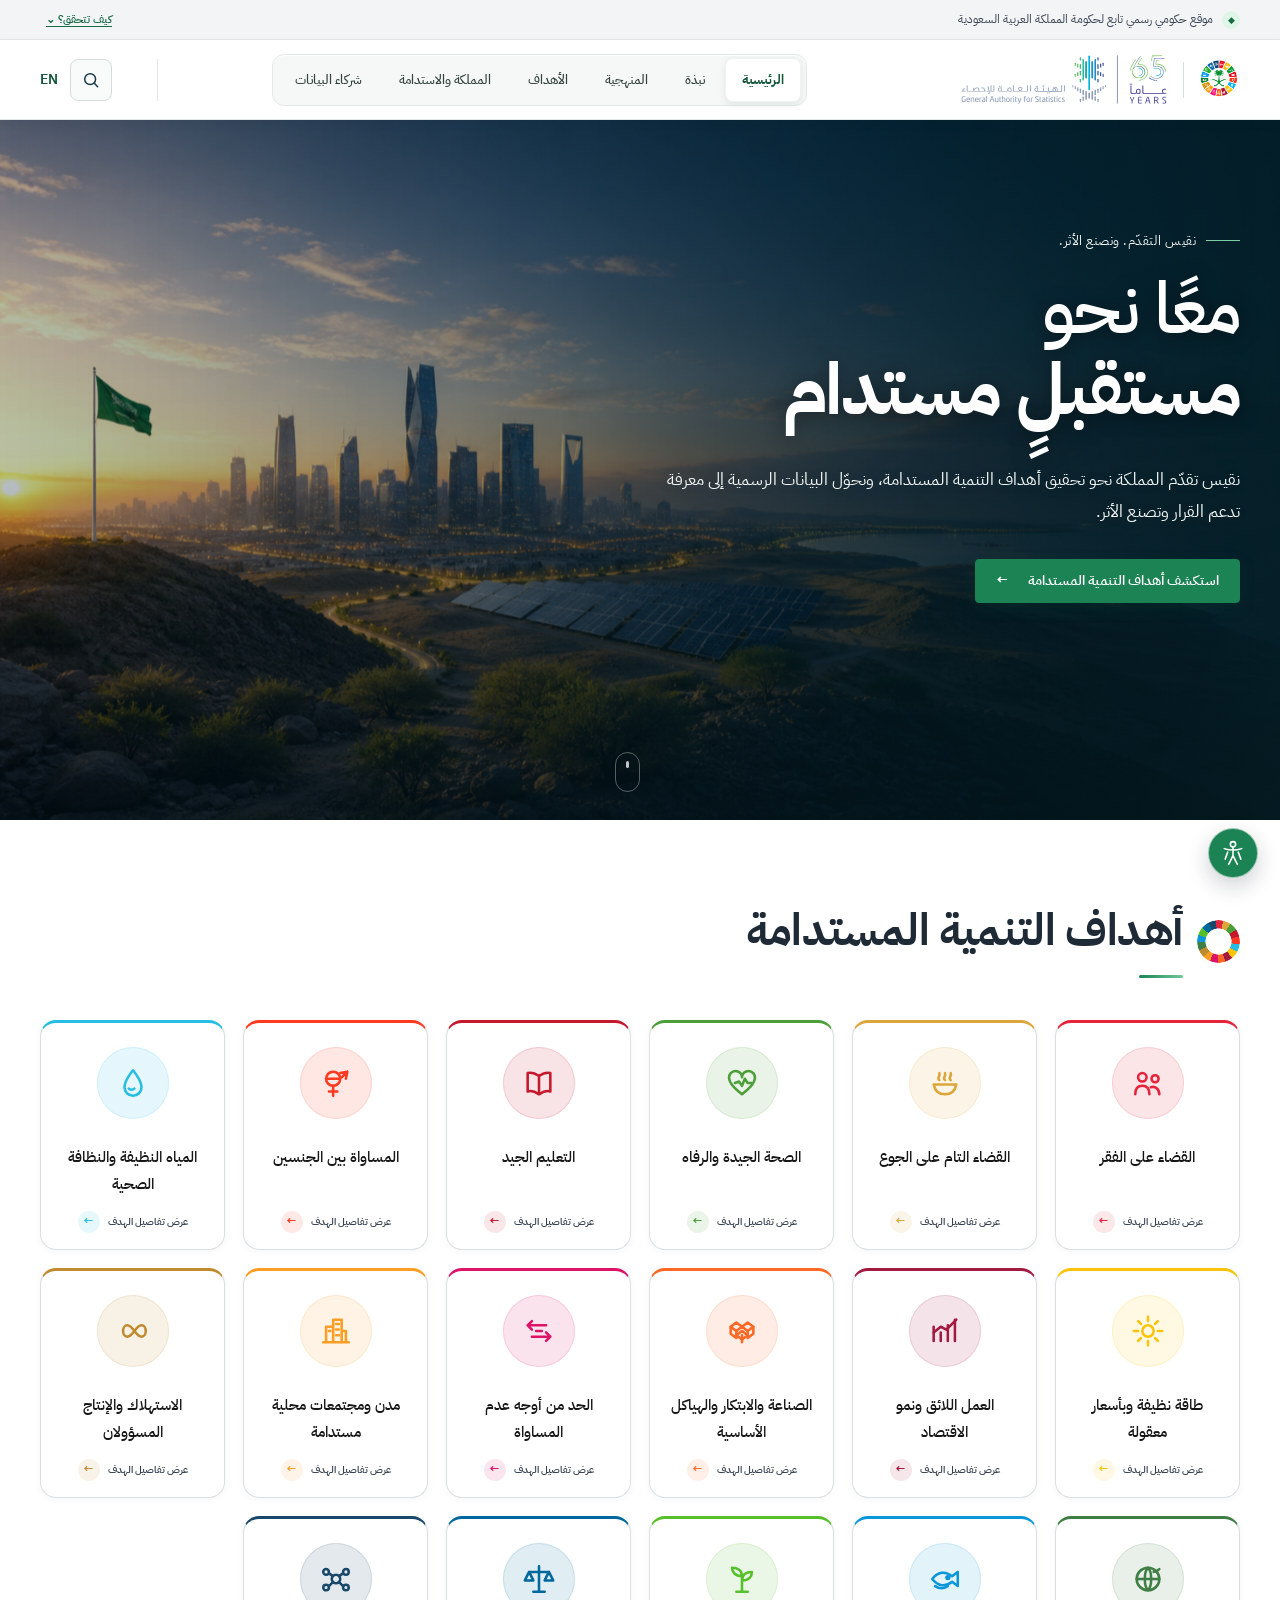
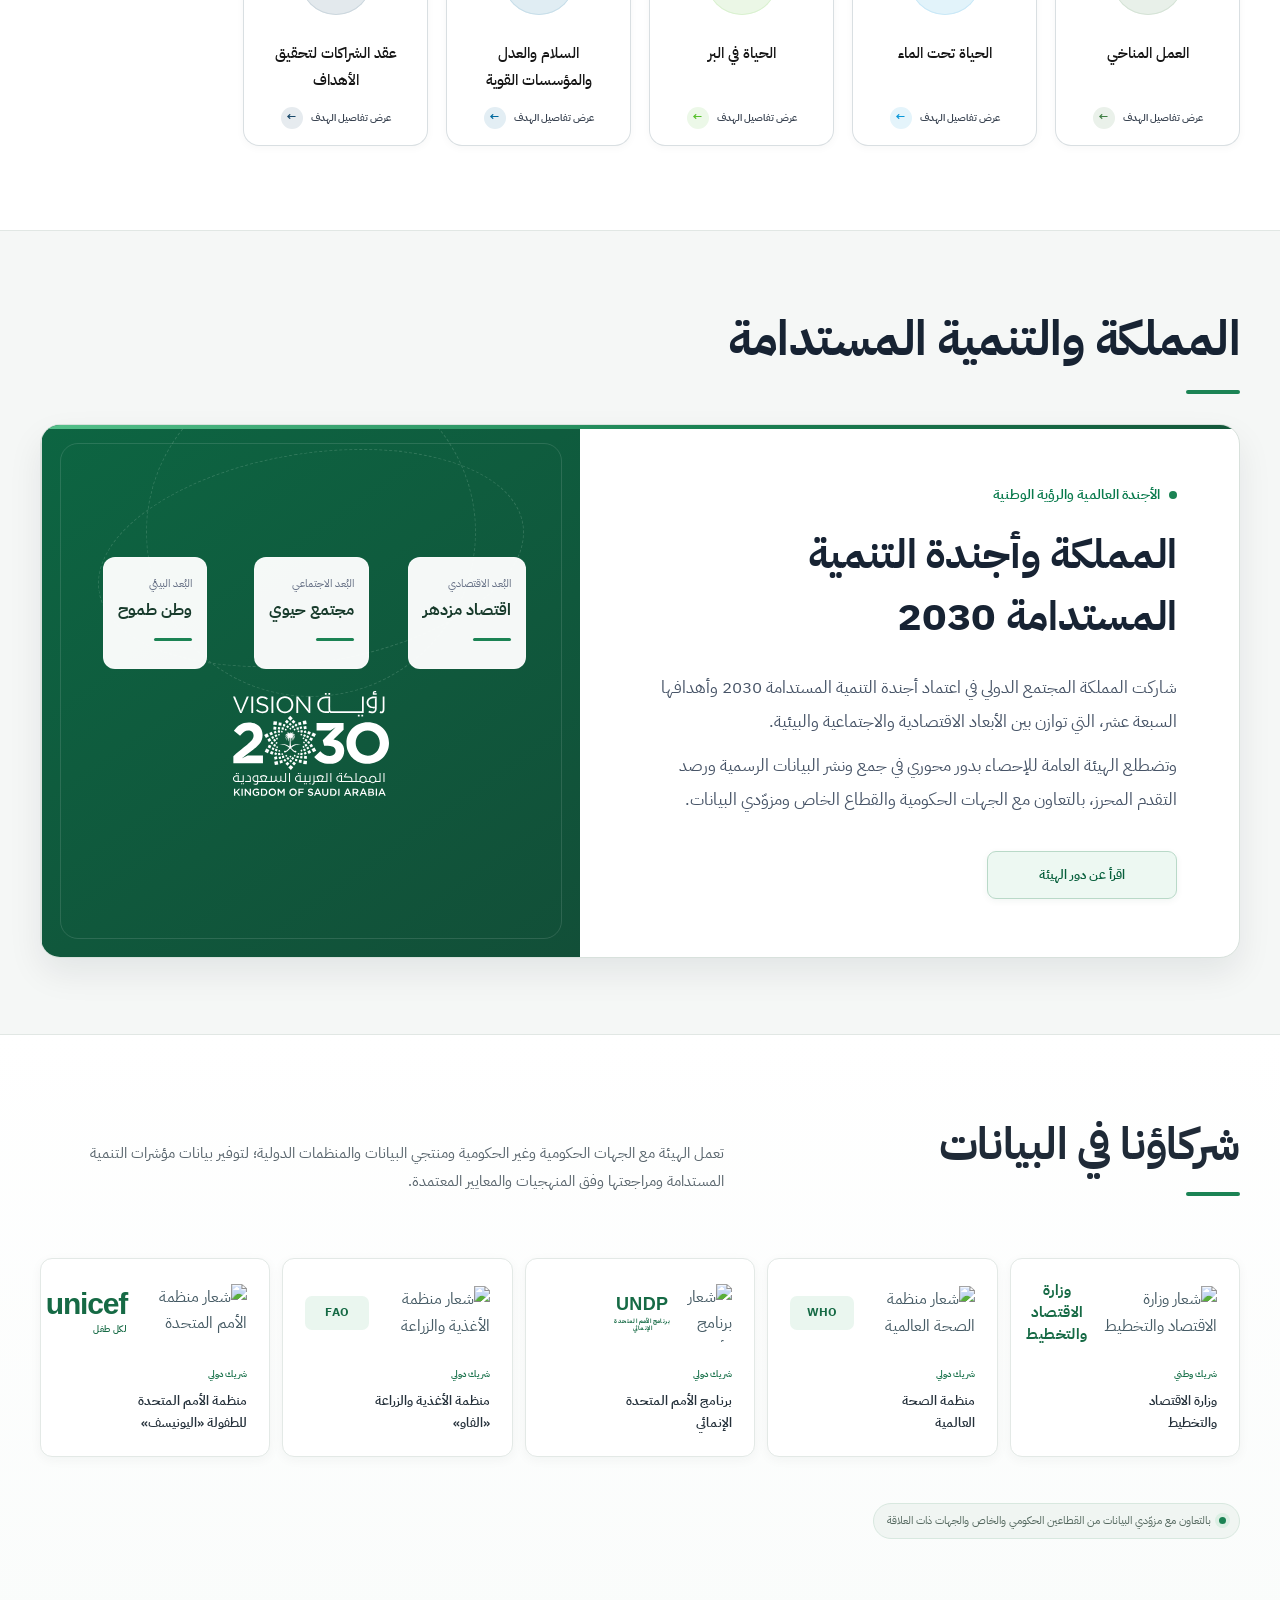
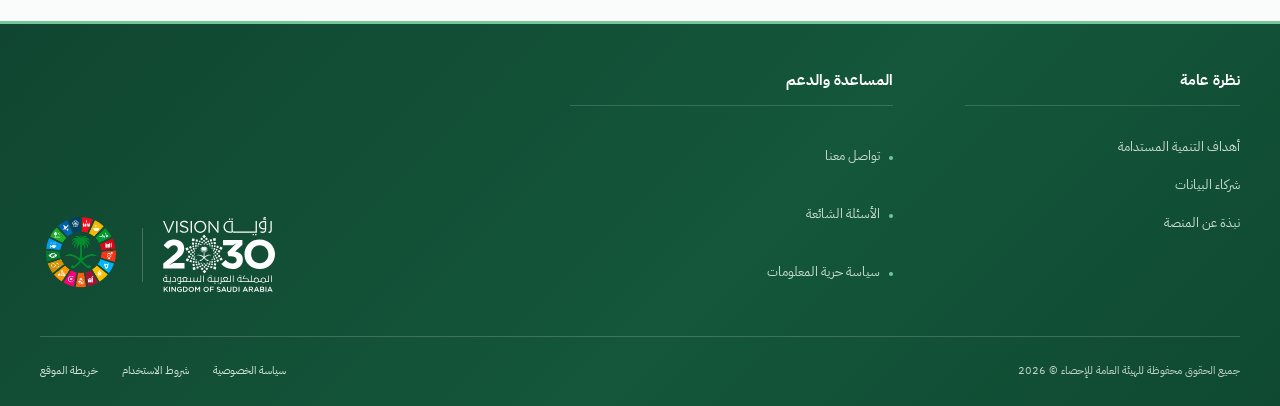
==== commit c2aa9b93: "Add files via upload" ====
--- a/index.html
+++ b/index.html
@@ -15,6 +15,7 @@
   <link rel="stylesheet" href="nds-theme.css">
   <link rel="stylesheet" href="accessibility.css">
   <link rel="stylesheet" href="hero-cinematic.css">
+  <link rel="stylesheet" href="kingdom-polish.css">
 </head>
 <body class="gastat-sdg nds-full-width">
   <a class="skip" href="#main">تخطي إلى المحتوى الرئيسي</a>
@@ -90,8 +91,8 @@
             <div class="kingdom__seal"><img src="assets/saudi-vision-2030.svg" alt="رؤية السعودية 2030"></div>
           </div>
           <div class="kingdom__copy reveal">
-            <div class="feature-kicker"><span></span> رؤية وطنية تقودها البيانات</div>
-            <h3>طموحٌ وطني تدعمه بيانات موثوقة</h3>
+            <div class="feature-kicker"><span></span> الأجندة العالمية والرؤية الوطنية</div>
+            <h3>المملكة وأجندة التنمية المستدامة 2030</h3>
             <p>شاركت المملكة المجتمع الدولي في اعتماد أجندة التنمية المستدامة 2030 وأهدافها السبعة عشر، التي توازن بين الأبعاد الاقتصادية والاجتماعية والبيئية.</p>
             <p>وتضطلع الهيئة العامة للإحصاء بدور محوري في جمع ونشر البيانات الرسمية ورصد التقدم المحرز، بالتعاون مع الجهات الحكومية والقطاع الخاص ومزوّدي البيانات.</p>
             <a class="text-link" href="about.html"><span>اقرأ عن دور الهيئة</span></a>
--- a/kingdom-polish.css
+++ b/kingdom-polish.css
@@ -0,0 +1,17 @@
+/* إعادة توازن قسم المملكة والتنمية المستدامة. */
+.kingdom{padding-block:76px!important;background:#f5f7f6!important;color:#172333!important;border-block:1px solid #e1e7e4!important}
+.kingdom:before,.kingdom:after,.kingdom__head:before,.kingdom__head:after{display:none!important;content:none!important}
+.kingdom__head{position:relative!important;z-index:2!important;margin:0 0 30px!important;padding:0!important;background:transparent!important;box-shadow:none!important}
+.kingdom__head h2{margin:0!important;color:#172333!important;font-size:clamp(34px,4vw,48px)!important;line-height:1.35!important}
+.kingdom__head h2:after{content:"";display:block;width:62px;height:4px;margin-top:16px;border-radius:4px;background:#1b8354}
+.kingdom__feature{display:grid!important;grid-template-columns:minmax(0,.9fr) minmax(0,1.1fr)!important;min-height:510px!important;overflow:hidden!important;border:1px solid #d8e1dc!important;border-radius:20px!important;background:#fff!important;box-shadow:0 15px 34px rgba(16,24,40,.08)!important}
+.kingdom__visual{position:relative!important;min-height:510px!important;display:grid!important;grid-template-columns:repeat(3,minmax(0,1fr))!important;align-content:center!important;align-items:center!important;gap:22px 14px!important;padding:48px 42px!important;background:linear-gradient(145deg,#0d6542,#124f38)!important}
+.kingdom__seal{position:relative!important;inset:auto!important;grid-column:1/-1!important;justify-self:center!important;width:215px!important;height:auto!important;margin-bottom:30px!important;transform:none!important;background:transparent!important}
+.kingdom__seal img{display:block!important;width:100%!important;max-height:105px!important;object-fit:contain!important}
+.kingdom .data-card{position:relative!important;inset:auto!important;transform:none!important;width:auto!important;min-width:0!important;min-height:112px!important;padding:17px 14px!important;border:1px solid rgba(255,255,255,.3)!important;border-radius:12px!important;background:rgba(255,255,255,.96)!important;box-shadow:none!important}
+.kingdom .data-card small{display:block!important;color:#667085!important;font-size:11px!important}.kingdom .data-card strong{display:block!important;margin-top:5px!important;color:#183b2c!important;font-size:16px!important}.kingdom .data-card i{display:block!important;width:38px!important;height:3px!important;margin-top:16px!important;border-radius:3px!important;background:#1b8354!important}
+.kingdom .orbit{opacity:.2!important}
+.kingdom__copy{align-self:center!important;padding:58px 62px!important;color:#172333!important}
+.kingdom__copy .feature-kicker{color:#087a4c!important;font-size:14px!important}.kingdom__copy h3{max-width:650px!important;margin:18px 0 24px!important;color:#172333!important;font-size:clamp(30px,3.2vw,43px)!important;line-height:1.5!important}.kingdom__copy p{max-width:720px!important;color:#475467!important;font-size:17px!important;line-height:2!important}.kingdom__copy .text-link{display:inline-flex!important;margin-top:24px!important;padding:11px 17px!important;border:1px solid #b9d9c8!important;border-radius:9px!important;background:#edf8f2!important;color:#075f3c!important;text-decoration:none!important}.kingdom__copy .text-link:hover{background:#e0f2e8!important}
+@media(max-width:900px){.kingdom{padding-block:54px!important}.kingdom__feature{grid-template-columns:1fr!important}.kingdom__copy{order:1!important;padding:40px 32px!important}.kingdom__visual{order:2!important;min-height:430px!important;padding:38px 26px!important}.kingdom__seal{width:190px!important}.kingdom__head h2{font-size:36px!important}}
+@media(max-width:600px){.kingdom__visual{grid-template-columns:1fr!important}.kingdom .data-card{min-height:0!important}.kingdom__copy{padding:32px 22px!important}.kingdom__copy h3{font-size:29px!important}.kingdom__copy p{font-size:16px!important}}
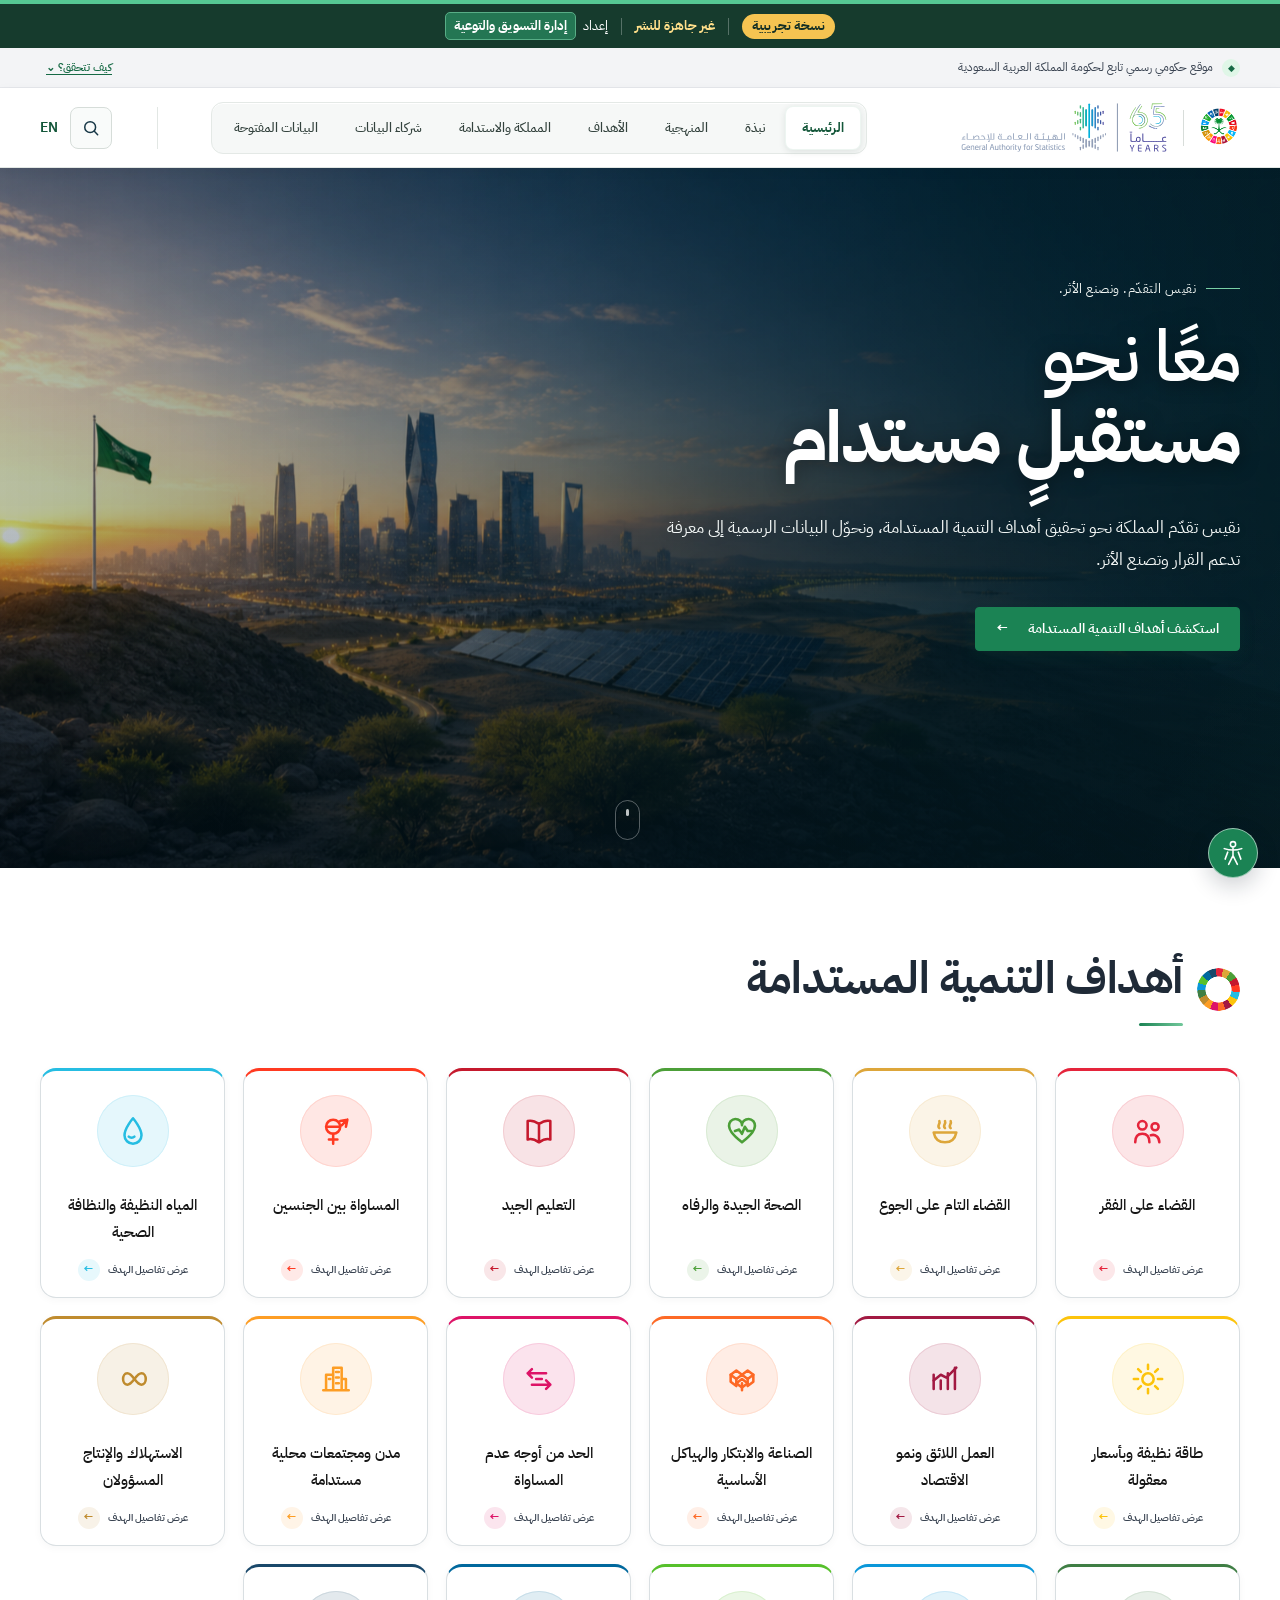
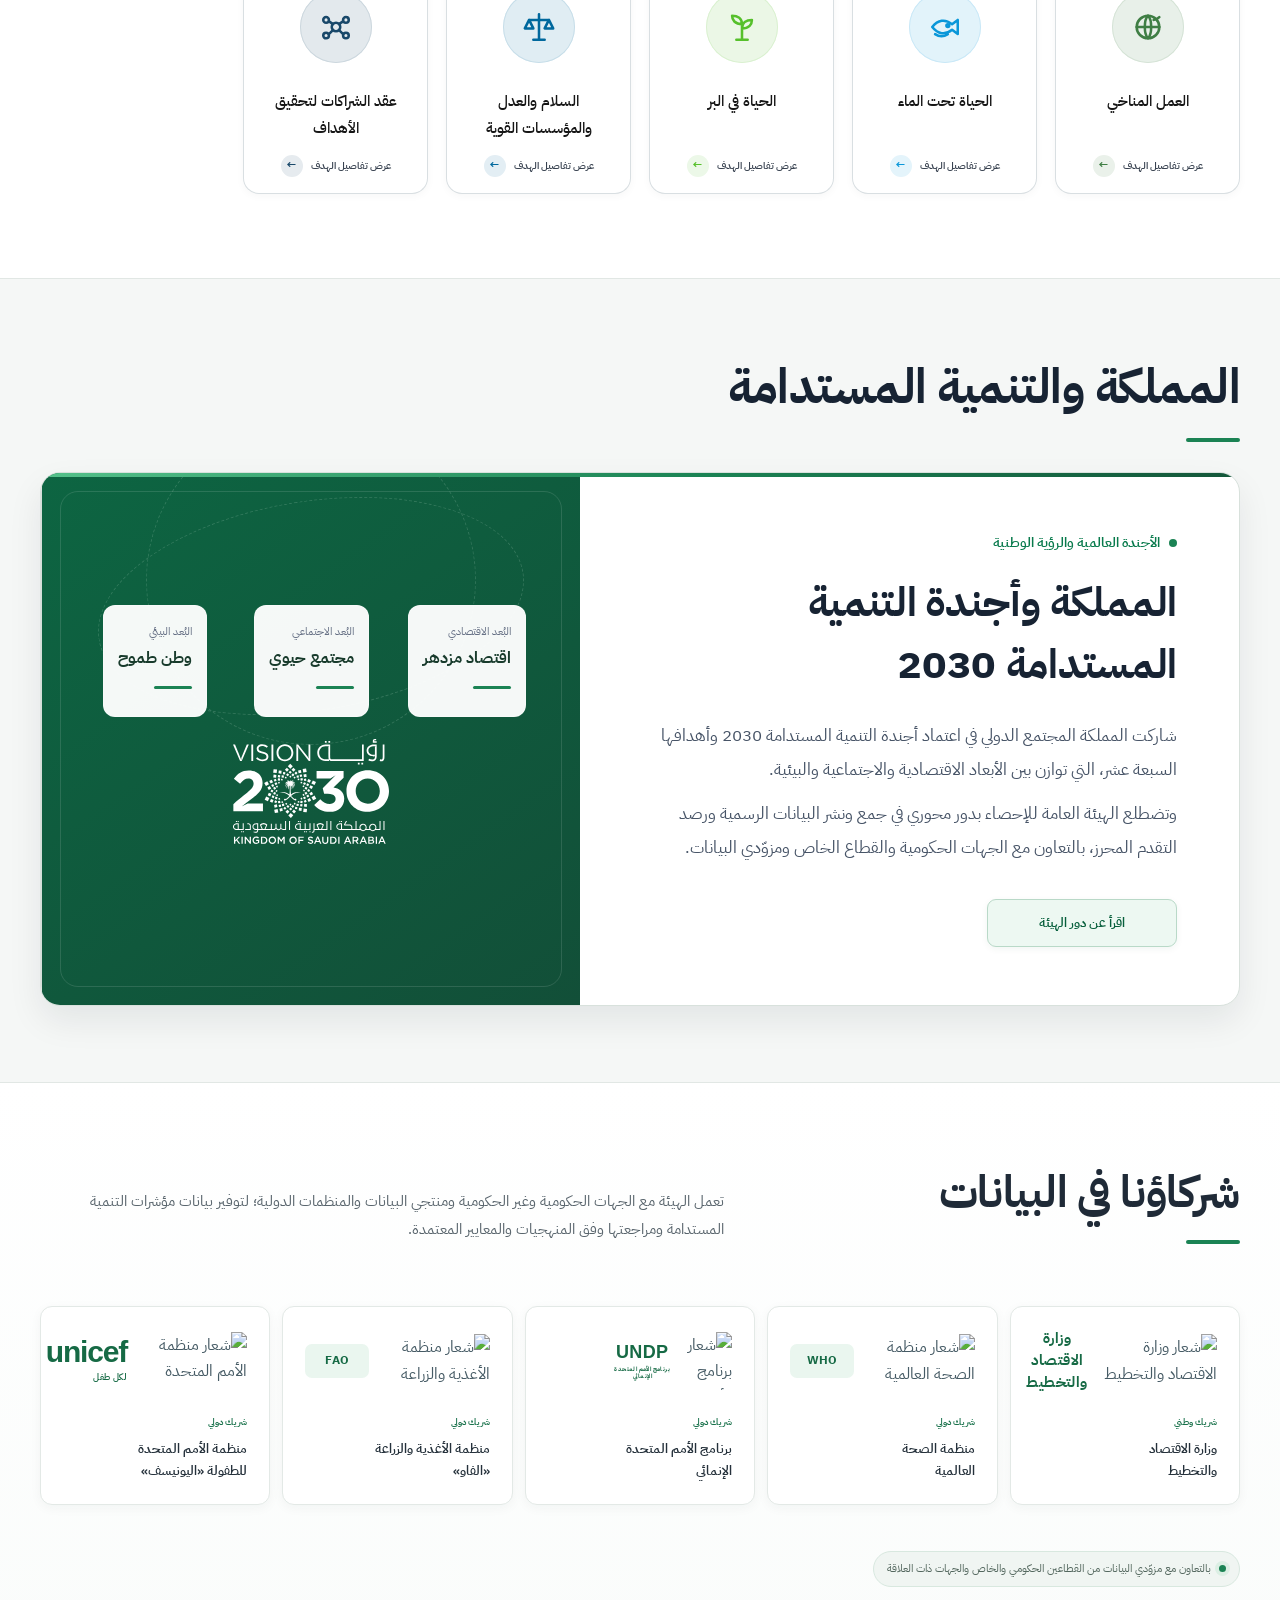
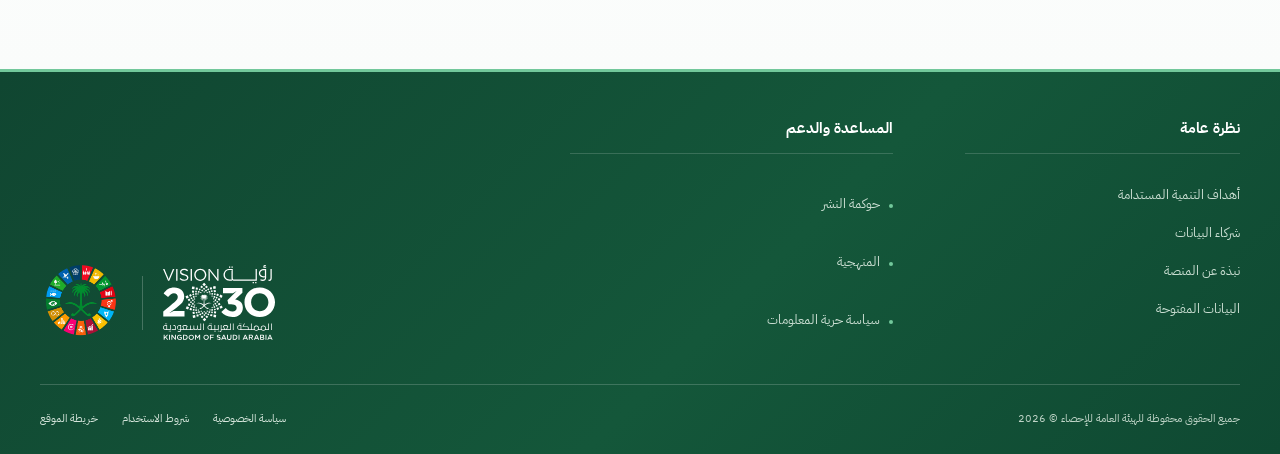
==== commit 00531812: "Add files via upload" ====
--- a/index.html
+++ b/index.html
@@ -14,6 +14,7 @@
   <link rel="stylesheet" href="styles.css">
   <link rel="stylesheet" href="nds-theme.css">
   <link rel="stylesheet" href="accessibility.css">
+  <link rel="stylesheet" href="preview-banner.css">
   <link rel="stylesheet" href="hero-cinematic.css">
   <link rel="stylesheet" href="kingdom-polish.css">
 </head>
@@ -43,10 +44,11 @@
         <a href="#goals">الأهداف</a>
         <a href="#kingdom">المملكة والاستدامة</a>
         <a href="#partners">شركاء البيانات</a>
+        <a href="open-data.html">البيانات المفتوحة</a>
       </nav>
       <div class="header__tools">
         <button class="icon-btn nds-btn nds-subtle" aria-label="بحث" id="searchBtn"><svg viewBox="0 0 24 24" aria-hidden="true"><circle cx="11" cy="11" r="6.5"></circle><path d="m16 16 4 4"></path></svg></button>
-        <a class="lang" href="#">EN</a>
+        <a class="lang" href="en.html" lang="en" hreflang="en">EN</a>
         <button class="menu-btn" id="menuBtn" aria-label="فتح القائمة" aria-expanded="false"><span></span><span></span><span></span></button>
       </div>
     </div>
@@ -119,8 +121,8 @@
 
   <footer class="footer nds-footer">
     <div class="container footer__top">
-      <div><h3>نظرة عامة</h3><a href="#goals">أهداف التنمية المستدامة</a><a href="#partners">شركاء البيانات</a><a href="about.html">نبذة عن المنصة</a></div>
-      <div><h3>المساعدة والدعم</h3><a href="#">تواصل معنا</a><a href="#">الأسئلة الشائعة</a><a href="#">سياسة حرية المعلومات</a></div>
+      <div><h3>نظرة عامة</h3><a href="#goals">أهداف التنمية المستدامة</a><a href="#partners">شركاء البيانات</a><a href="about.html">نبذة عن المنصة</a><a href="open-data.html">البيانات المفتوحة</a></div>
+      <div><h3>المساعدة والدعم</h3><a href="governance.html">حوكمة النشر</a><a href="methodology.html">المنهجية</a><a href="#">سياسة حرية المعلومات</a></div>
       <div class="footer__marks" aria-label="الشعارات الوطنية">
         <div class="footer__mark"><img src="assets/sdg-wheel-saudi-transparent.png" alt="أهداف التنمية المستدامة في المملكة العربية السعودية"></div>
         <span class="footer__marks-divider" aria-hidden="true"></span>
@@ -135,5 +137,6 @@
   <script src="back-to-top.js"></script>
   <script defer src="https://mazin-musleh.github.io/NDS-vanilla/assets/js/nds-main.min.js?ver=1.8.0"></script>
   <script src="accessibility.js"></script>
+  <script src="preview-banner.js"></script>
 </body>
 </html>
--- a/preview-banner.css
+++ b/preview-banner.css
@@ -0,0 +1,8 @@
+.prototype-banner{position:relative;z-index:120;background:#163b2d;color:#fff;border-top:4px solid #55c893;font-family:"IBM Plex Sans Arabic",Arial,sans-serif}
+.prototype-banner__inner{width:min(1180px,calc(100% - 40px));min-height:44px;margin:auto;display:flex;align-items:center;justify-content:center;gap:13px;font-size:13px}
+.prototype-banner__state{display:inline-flex;align-items:center;min-height:25px;padding:0 10px;border-radius:20px;background:#f5c451;color:#142f25;font-weight:700}
+.prototype-banner strong{color:#ffdf8a;font-weight:700}
+.prototype-banner b{display:inline-block;color:#fff;background:#247653;border:1px solid #58ad86;border-radius:5px;padding:2px 8px;margin-right:4px;font-weight:700}
+.prototype-banner__separator{width:1px;height:17px;background:rgba(255,255,255,.28)}
+@media(max-width:650px){.prototype-banner__inner{width:min(100% - 24px,1180px);min-height:55px;gap:8px;flex-wrap:wrap;padding:7px 0;font-size:11px}.prototype-banner__separator{display:none}}
+@media print{.prototype-banner{display:none!important}}
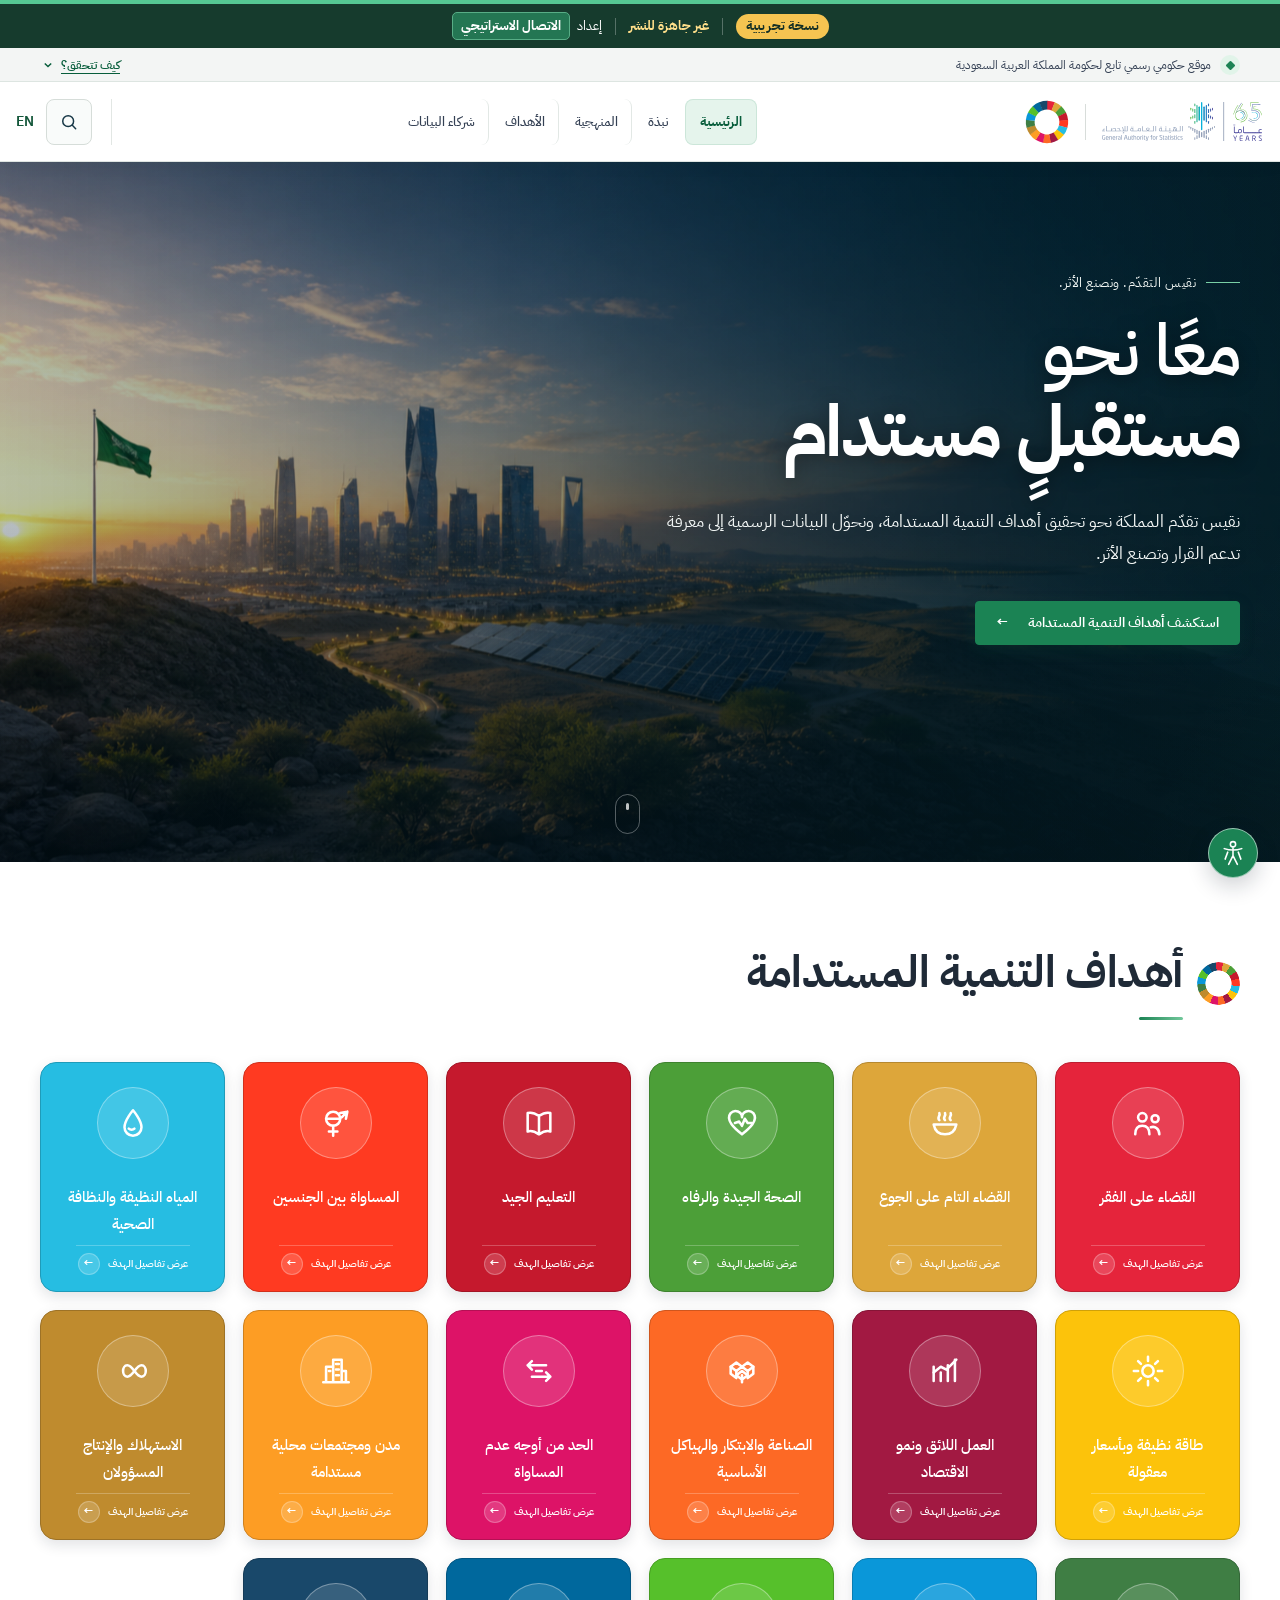
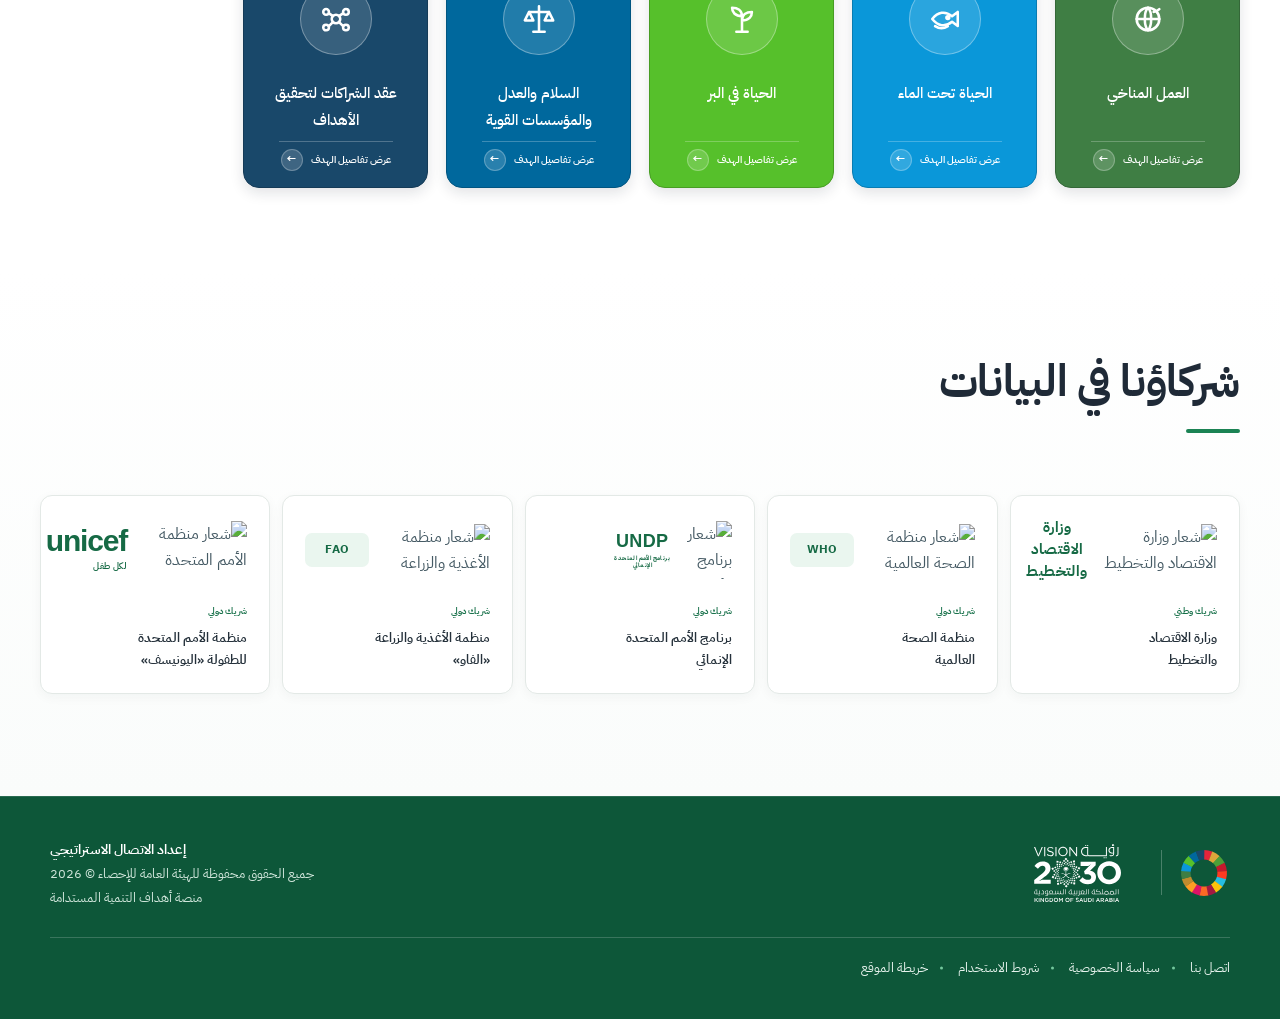
==== commit 4356c219: "Add files via upload" ====
--- a/index.html
+++ b/index.html
@@ -16,7 +16,6 @@
   <link rel="stylesheet" href="accessibility.css">
   <link rel="stylesheet" href="preview-banner.css">
   <link rel="stylesheet" href="hero-cinematic.css">
-  <link rel="stylesheet" href="kingdom-polish.css">
 </head>
 <body class="gastat-sdg nds-full-width">
   <a class="skip" href="#main">تخطي إلى المحتوى الرئيسي</a>
@@ -42,9 +41,7 @@
         <a href="about.html">نبذة</a>
         <a href="methodology.html">المنهجية</a>
         <a href="#goals">الأهداف</a>
-        <a href="#kingdom">المملكة والاستدامة</a>
         <a href="#partners">شركاء البيانات</a>
-        <a href="open-data.html">البيانات المفتوحة</a>
       </nav>
       <div class="header__tools">
         <button class="icon-btn nds-btn nds-subtle" aria-label="بحث" id="searchBtn"><svg viewBox="0 0 24 24" aria-hidden="true"><circle cx="11" cy="11" r="6.5"></circle><path d="m16 16 4 4"></path></svg></button>
@@ -79,33 +76,9 @@
       </div>
     </section>
 
-    <section class="kingdom nds-content-section nds-primary" id="kingdom">
-      <div class="container">
-        <div class="kingdom__head">
-          <h2>المملكة والتنمية المستدامة</h2>
-        </div>
-        <div class="kingdom__feature">
-          <div class="kingdom__visual reveal">
-            <div class="orbit orbit--one"></div><div class="orbit orbit--two"></div>
-            <div class="data-card data-card--one"><small>البُعد الاقتصادي</small><strong>اقتصاد مزدهر</strong><i></i></div>
-            <div class="data-card data-card--two"><small>البُعد الاجتماعي</small><strong>مجتمع حيوي</strong><i></i></div>
-            <div class="data-card data-card--three"><small>البُعد البيئي</small><strong>وطن طموح</strong><i></i></div>
-            <div class="kingdom__seal"><img src="assets/saudi-vision-2030.svg" alt="رؤية السعودية 2030"></div>
-          </div>
-          <div class="kingdom__copy reveal">
-            <div class="feature-kicker"><span></span> الأجندة العالمية والرؤية الوطنية</div>
-            <h3>المملكة وأجندة التنمية المستدامة 2030</h3>
-            <p>شاركت المملكة المجتمع الدولي في اعتماد أجندة التنمية المستدامة 2030 وأهدافها السبعة عشر، التي توازن بين الأبعاد الاقتصادية والاجتماعية والبيئية.</p>
-            <p>وتضطلع الهيئة العامة للإحصاء بدور محوري في جمع ونشر البيانات الرسمية ورصد التقدم المحرز، بالتعاون مع الجهات الحكومية والقطاع الخاص ومزوّدي البيانات.</p>
-            <a class="text-link" href="about.html"><span>اقرأ عن دور الهيئة</span></a>
-          </div>
-        </div>
-      </div>
-    </section>
-
     <section class="section partners nds-content-section" id="partners">
       <div class="container">
-        <div class="section-head partners__head nds-section-head"><div><h2>شركاؤنا في البيانات</h2></div><p>تعمل الهيئة مع الجهات الحكومية وغير الحكومية ومنتجي البيانات والمنظمات الدولية؛ لتوفير بيانات مؤشرات التنمية المستدامة ومراجعتها وفق المنهجيات والمعايير المعتمدة.</p></div>
+        <div class="section-head partners__head nds-section-head"><div><h2>شركاؤنا في البيانات</h2></div></div>
         <div class="partner-logos">
           <div><span class="partner-logo partner-logo--mep"><img src="https://mep.gov.sa/assets/imgs/logo-rtl.svg" alt="شعار وزارة الاقتصاد والتخطيط" onerror="this.hidden=true;this.nextElementSibling.hidden=false"><span class="partner-wordmark partner-wordmark--mep" hidden><i aria-hidden="true"></i><strong>وزارة الاقتصاد<br>والتخطيط</strong></span></span><small>شريك وطني</small><b>وزارة الاقتصاد<br>والتخطيط</b></div>
           <div><span class="partner-logo"><img src="https://www.who.int/ResourcePackages/WHO/assets/dist/images/logos/en/h-logo-blue.svg" alt="شعار منظمة الصحة العالمية" onerror="this.hidden=true;this.nextElementSibling.hidden=false"><span hidden>WHO</span></span><small>شريك دولي</small><b>منظمة الصحة<br>العالمية</b></div>
@@ -113,7 +86,6 @@
           <div><span class="partner-logo"><img src="https://www.fao.org/images/corporatelibraries/fao-logo/fao-logo-archive/fao-logo-blue-3lines-ar.svg" alt="شعار منظمة الأغذية والزراعة" onerror="this.hidden=true;this.nextElementSibling.hidden=false"><span hidden>FAO</span></span><small>شريك دولي</small><b>منظمة الأغذية والزراعة<br>«الفاو»</b></div>
           <div><span class="partner-logo partner-logo--unicef"><img src="https://www.unicef.org/themes/custom/unicef_base/assets/images/logo.svg" alt="شعار منظمة الأمم المتحدة للطفولة" onerror="this.hidden=true;this.nextElementSibling.hidden=false"><span class="partner-wordmark partner-wordmark--unicef" hidden><strong>unicef</strong><em>لكل طفل</em></span></span><small>شريك دولي</small><b>منظمة الأمم المتحدة<br>للطفولة «اليونيسف»</b></div>
         </div>
-        <p class="partners__note">بالتعاون مع مزوّدي البيانات من القطاعين الحكومي والخاص والجهات ذات العلاقة</p>
       </div>
     </section>
 
@@ -121,8 +93,8 @@
 
   <footer class="footer nds-footer">
     <div class="container footer__top">
-      <div><h3>نظرة عامة</h3><a href="#goals">أهداف التنمية المستدامة</a><a href="#partners">شركاء البيانات</a><a href="about.html">نبذة عن المنصة</a><a href="open-data.html">البيانات المفتوحة</a></div>
-      <div><h3>المساعدة والدعم</h3><a href="governance.html">حوكمة النشر</a><a href="methodology.html">المنهجية</a><a href="#">سياسة حرية المعلومات</a></div>
+      <div><h3>نظرة عامة</h3><a href="#goals">أهداف التنمية المستدامة</a><a href="#partners">شركاء البيانات</a><a href="about.html">نبذة عن المنصة</a></div>
+      <div><h3>المساعدة والدعم</h3><a href="methodology.html">المنهجية</a><a href="#">سياسة حرية المعلومات</a></div>
       <div class="footer__marks" aria-label="الشعارات الوطنية">
         <div class="footer__mark"><img src="assets/sdg-wheel-saudi-transparent.png" alt="أهداف التنمية المستدامة في المملكة العربية السعودية"></div>
         <span class="footer__marks-divider" aria-hidden="true"></span>
--- a/nds-theme.css
+++ b/nds-theme.css
@@ -864,3 +864,56 @@
 }
 .gastat-sdg .goal:hover .goal__action i{background:color-mix(in srgb,var(--goal) 17%,#fff)}
 .gastat-sdg .goal:focus-visible{outline-color:var(--goal)}
+
+/* Full-colour SDG cards — official goal colour with white content. */
+.gastat-sdg .goal{
+  background:var(--goal)!important;
+  border:1px solid color-mix(in srgb,var(--goal) 82%,#000)!important;
+  border-top-color:color-mix(in srgb,var(--goal) 82%,#000)!important;
+  color:#fff!important;
+  box-shadow:0 5px 14px rgba(16,24,40,.12)!important;
+  isolation:isolate;
+}
+.gastat-sdg .goal:before{
+  content:"";
+  position:absolute;
+  inset:0;
+  z-index:-1;
+  pointer-events:none;
+  background:linear-gradient(145deg,rgba(255,255,255,.09),transparent 48%,rgba(0,0,0,.08));
+}
+.gastat-sdg .goal:after{display:none!important}
+.gastat-sdg .goal strong,
+.gastat-sdg .goal__number,
+.gastat-sdg .goal__action,
+.gastat-sdg .goal__action i,
+.gastat-sdg .goal__icon,
+.gastat-sdg .goal__icon span,
+.gastat-sdg .goal__icon svg{
+  color:#fff!important;
+}
+.gastat-sdg .goal__icon{
+  background:rgba(255,255,255,.13)!important;
+  box-shadow:inset 0 0 0 1px rgba(255,255,255,.34)!important;
+}
+.gastat-sdg .goal__icon svg{stroke:#fff!important}
+.gastat-sdg .goal__action{
+  border-top:1px solid rgba(255,255,255,.24)!important;
+  background:transparent!important;
+}
+.gastat-sdg .goal__action i{
+  background:rgba(255,255,255,.16)!important;
+  box-shadow:inset 0 0 0 1px rgba(255,255,255,.25)!important;
+}
+.gastat-sdg .goal:hover{
+  transform:translateY(-4px)!important;
+  border-color:color-mix(in srgb,var(--goal) 74%,#000)!important;
+  box-shadow:0 12px 25px rgba(16,24,40,.18)!important;
+  filter:saturate(1.04) brightness(.98);
+}
+.gastat-sdg .goal:hover .goal__icon{
+  background:rgba(255,255,255,.19)!important;
+  transform:scale(1.035);
+}
+.gastat-sdg .goal:hover .goal__action i{background:rgba(255,255,255,.22)!important}
+.gastat-sdg .goal:focus-visible{outline:3px solid #fff!important;outline-offset:-5px!important}
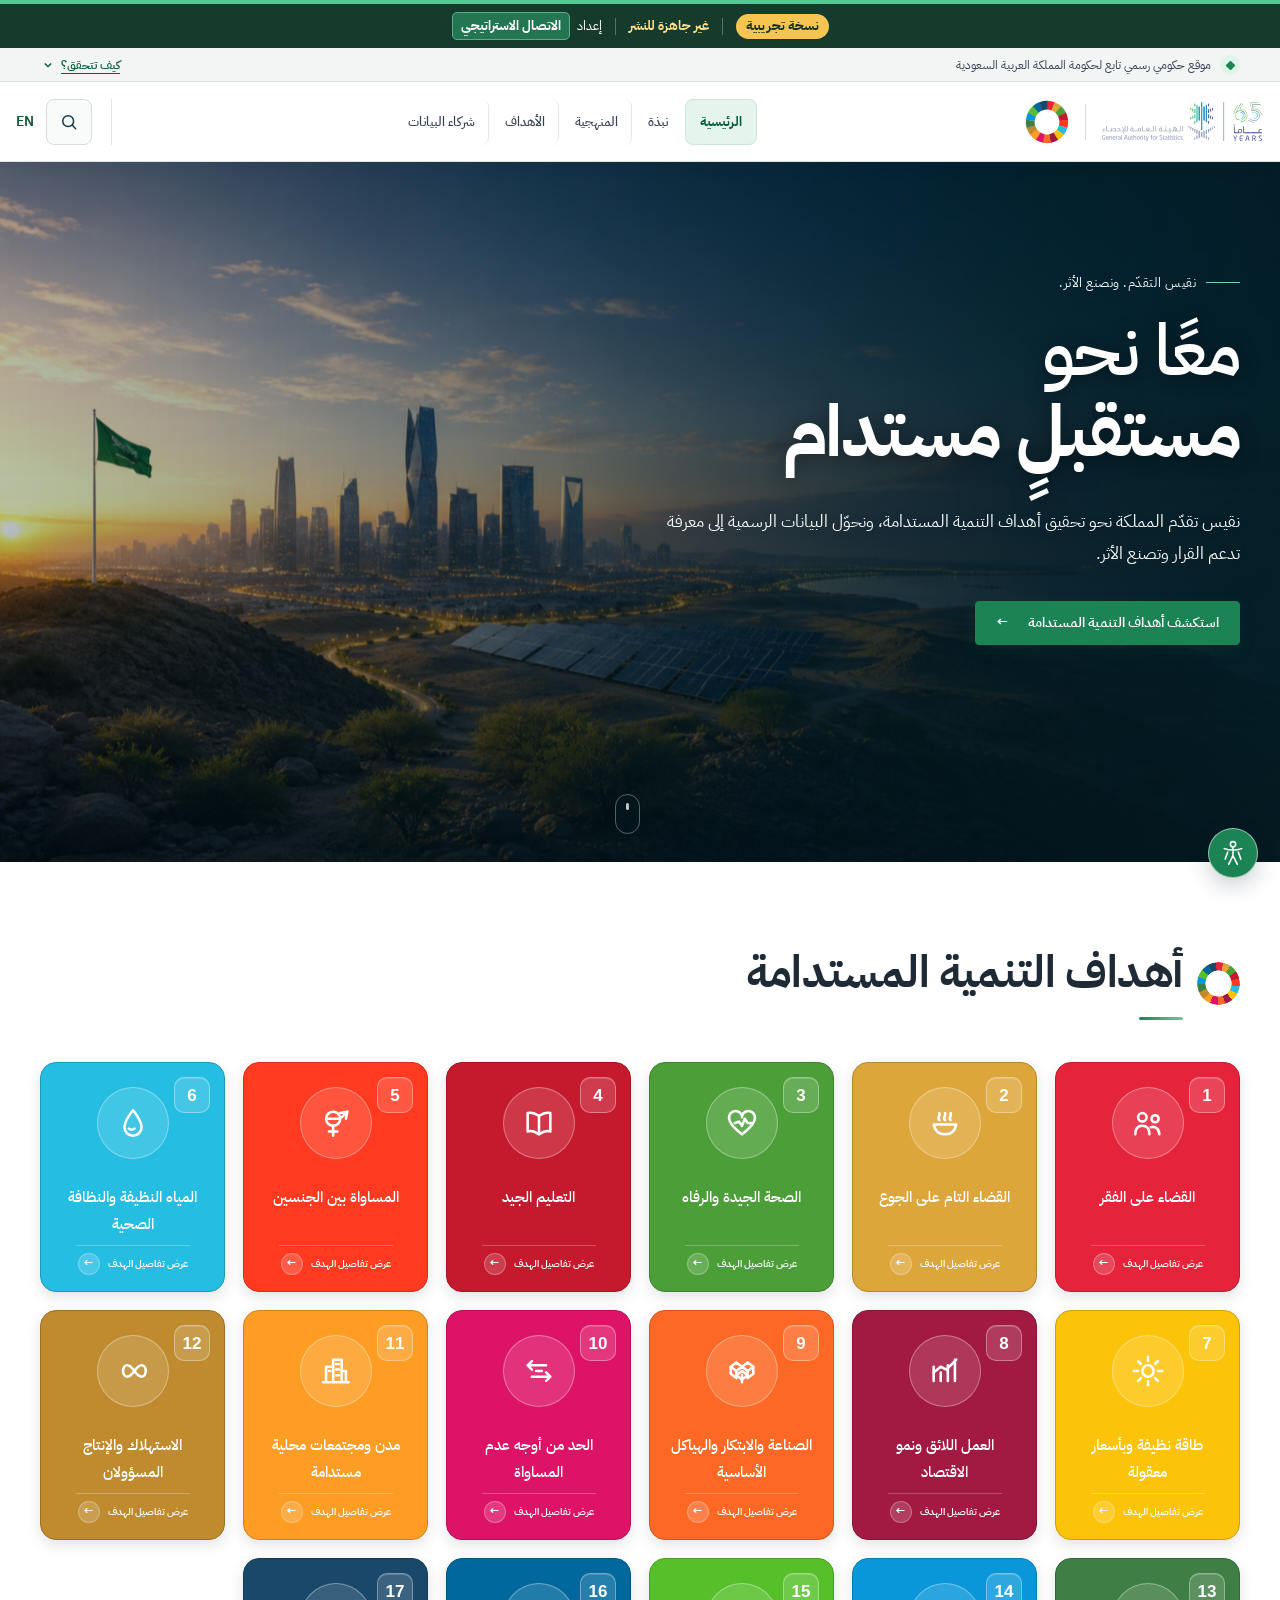
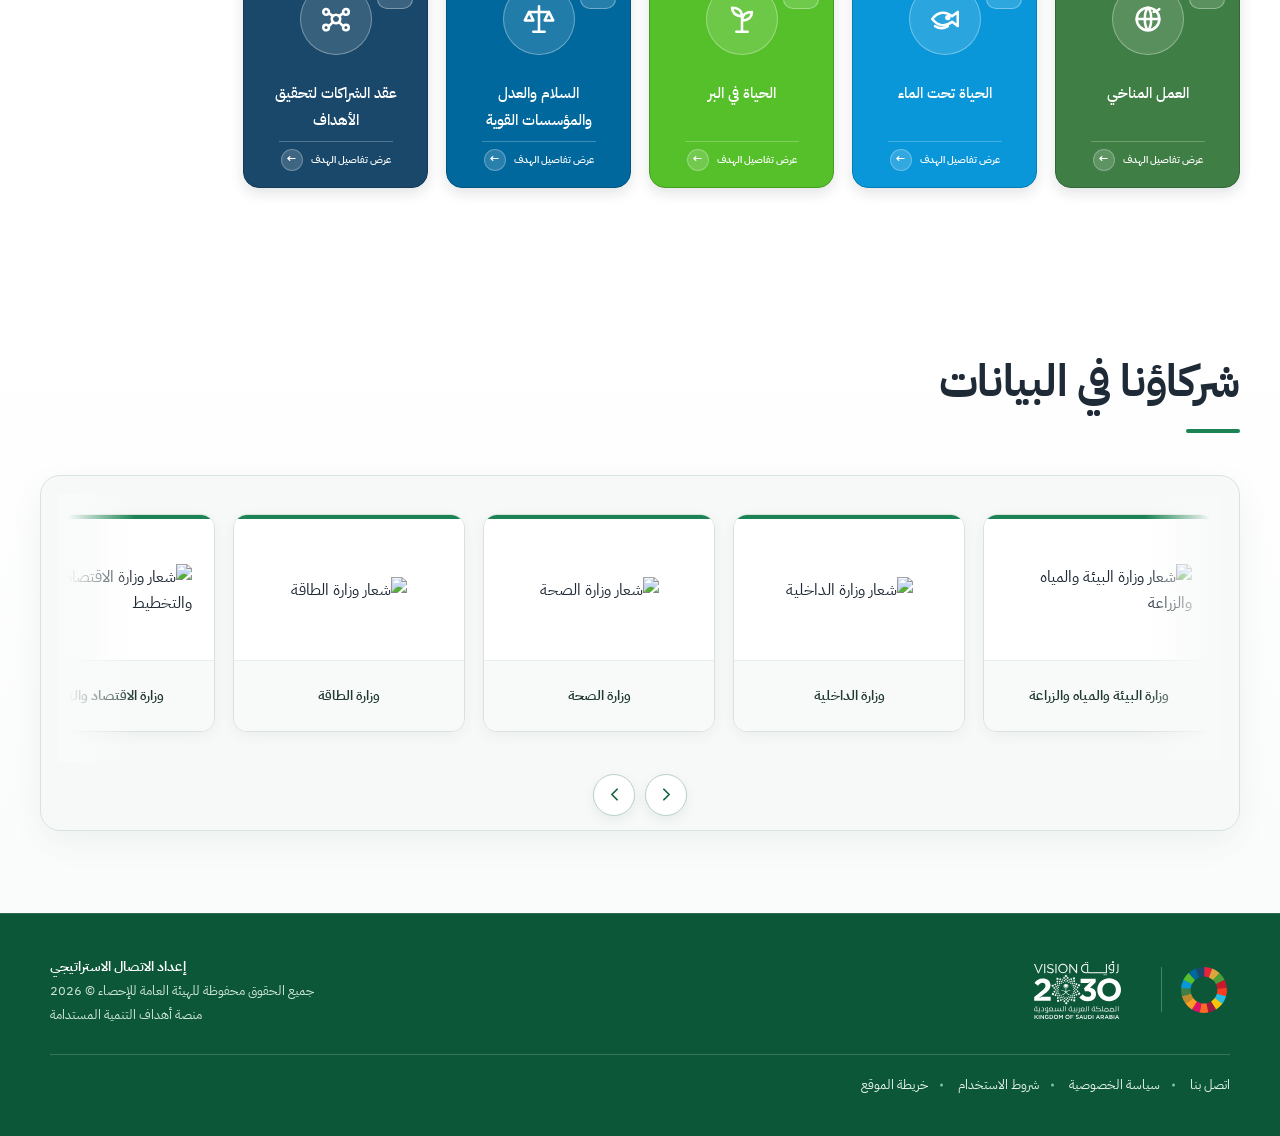
==== commit 787eb37e: "Add files via upload" ====
--- a/index.html
+++ b/index.html
@@ -79,12 +79,14 @@
     <section class="section partners nds-content-section" id="partners">
       <div class="container">
         <div class="section-head partners__head nds-section-head"><div><h2>شركاؤنا في البيانات</h2></div></div>
-        <div class="partner-logos">
-          <div><span class="partner-logo partner-logo--mep"><img src="https://mep.gov.sa/assets/imgs/logo-rtl.svg" alt="شعار وزارة الاقتصاد والتخطيط" onerror="this.hidden=true;this.nextElementSibling.hidden=false"><span class="partner-wordmark partner-wordmark--mep" hidden><i aria-hidden="true"></i><strong>وزارة الاقتصاد<br>والتخطيط</strong></span></span><small>شريك وطني</small><b>وزارة الاقتصاد<br>والتخطيط</b></div>
-          <div><span class="partner-logo"><img src="https://www.who.int/ResourcePackages/WHO/assets/dist/images/logos/en/h-logo-blue.svg" alt="شعار منظمة الصحة العالمية" onerror="this.hidden=true;this.nextElementSibling.hidden=false"><span hidden>WHO</span></span><small>شريك دولي</small><b>منظمة الصحة<br>العالمية</b></div>
-          <div><span class="partner-logo partner-logo--square"><img src="https://geohub.data.undp.org/assets/undp-images/undp-logo-blue.svg" alt="شعار برنامج الأمم المتحدة الإنمائي" onerror="this.hidden=true;this.nextElementSibling.hidden=false"><span class="partner-wordmark partner-wordmark--undp" hidden><strong>UNDP</strong><em>برنامج الأمم المتحدة الإنمائي</em></span></span><small>شريك دولي</small><b>برنامج الأمم المتحدة<br>الإنمائي</b></div>
-          <div><span class="partner-logo"><img src="https://www.fao.org/images/corporatelibraries/fao-logo/fao-logo-archive/fao-logo-blue-3lines-ar.svg" alt="شعار منظمة الأغذية والزراعة" onerror="this.hidden=true;this.nextElementSibling.hidden=false"><span hidden>FAO</span></span><small>شريك دولي</small><b>منظمة الأغذية والزراعة<br>«الفاو»</b></div>
-          <div><span class="partner-logo partner-logo--unicef"><img src="https://www.unicef.org/themes/custom/unicef_base/assets/images/logo.svg" alt="شعار منظمة الأمم المتحدة للطفولة" onerror="this.hidden=true;this.nextElementSibling.hidden=false"><span class="partner-wordmark partner-wordmark--unicef" hidden><strong>unicef</strong><em>لكل طفل</em></span></span><small>شريك دولي</small><b>منظمة الأمم المتحدة<br>للطفولة «اليونيسف»</b></div>
+        <div class="partners-slider" aria-label="شركاء البيانات الوطنيون">
+          <div class="partners-slider__viewport">
+            <div class="partners-slider__track" id="partnersTrack"></div>
+          </div>
+          <div class="partners-slider__controls" aria-label="التحكم في سلايدر شركاء البيانات">
+            <button type="button" id="partnersNext" aria-label="عرض الجهات التالية"><svg viewBox="0 0 24 24" aria-hidden="true"><path d="m9 6 6 6-6 6"/></svg></button>
+            <button type="button" id="partnersPrev" aria-label="عرض الجهات السابقة"><svg viewBox="0 0 24 24" aria-hidden="true"><path d="m15 6-6 6 6 6"/></svg></button>
+          </div>
         </div>
       </div>
     </section>
--- a/nds-theme.css
+++ b/nds-theme.css
@@ -575,6 +575,30 @@
 .gastat-sdg .btn--primary:hover{box-shadow:0 9px 22px rgba(12,81,56,.28)}
 @media(max-width:760px){.gastat-sdg .partner-logos{gap:8px}.gastat-sdg .partner-logos>div{border-radius:9px}.gastat-sdg .partners__note{display:flex;border-radius:10px;line-height:1.7}}
 
+/* Institutional partners carousel */
+.gastat-sdg .partners-slider{position:relative;margin-top:10px;padding-bottom:50px;overflow:hidden}
+.gastat-sdg .partners-slider{padding:24px 24px 76px;border:1px solid #d9e3de;border-radius:20px;background:#f7f9f8;box-shadow:0 12px 34px rgba(24,65,49,.06)}
+.gastat-sdg .partners-slider:before,.gastat-sdg .partners-slider:after{content:"";position:absolute;top:18px;bottom:68px;z-index:2;width:76px;pointer-events:none}
+.gastat-sdg .partners-slider:before{right:18px;background:linear-gradient(270deg,#f7faf8 12%,transparent)}
+.gastat-sdg .partners-slider:after{left:18px;background:linear-gradient(90deg,#f8fbf9 12%,transparent)}
+.gastat-sdg .partners-slider__viewport{position:relative;overflow-x:auto;overflow-y:hidden;padding:14px 0 22px;direction:rtl;scroll-snap-type:x mandatory;scrollbar-width:none;overscroll-behavior-inline:contain}
+.gastat-sdg .partners-slider__viewport::-webkit-scrollbar{display:none}
+.gastat-sdg .partners-slider__track{display:flex;width:max-content;animation:none;will-change:auto}
+.gastat-sdg .partners-slider__group{display:flex;gap:18px;padding-inline:8px}
+.gastat-sdg .partner-card{position:relative;flex:0 0 232px;height:218px;display:flex;flex-direction:column;align-items:stretch;justify-content:stretch;gap:0;padding:0;overflow:hidden;border:1px solid #d8e1dc;border-radius:14px;background:#fff;box-shadow:0 4px 14px rgba(23,63,48,.05);transition:transform .22s,border-color .22s,box-shadow .22s;direction:rtl;scroll-snap-align:start}
+.gastat-sdg .partner-card:before{content:"";position:absolute;top:0;right:0;left:0;z-index:1;height:4px;background:#1b8354}
+.gastat-sdg .partner-card:hover{transform:translateY(-3px);border-color:#8fbaa5;box-shadow:0 12px 26px rgba(22,72,53,.1)}
+.gastat-sdg .partner-card__logo{display:flex;align-items:center;justify-content:center;width:100%;height:148px;padding:24px 22px 18px;overflow:hidden;border:0;border-bottom:1px solid #e8eeeb;border-radius:0;background:#fff}
+.gastat-sdg .partner-card__logo img{display:block;max-width:100%;max-height:100%;width:auto;height:auto;object-fit:contain}
+.gastat-sdg .partner-card--justice .partner-card__logo img{transform:scale(1.48)}
+.gastat-sdg .partner-card strong{width:100%;min-height:70px;display:flex;align-items:center;justify-content:center;padding:12px 16px;color:#213a31;background:#f8faf9;font-size:14px;line-height:1.6;font-weight:600;text-align:center}
+.gastat-sdg .partners-slider__controls{position:absolute;right:0;left:0;bottom:14px;z-index:3;display:flex;align-items:center;justify-content:center;gap:10px}
+.gastat-sdg .partners-slider__controls button{display:grid;place-items:center;width:42px;height:42px;padding:0;border:1px solid #b9d3c5;border-radius:50%;background:#fff;color:#12633f;cursor:pointer;box-shadow:0 4px 12px rgba(22,72,53,.08);transition:background-color .2s,border-color .2s,color .2s,transform .2s}
+.gastat-sdg .partners-slider__controls button:hover{border-color:#1b8354;background:#f2f8f5}
+.gastat-sdg .partners-slider__controls button:hover{transform:translateY(-2px);background:#1b8354;color:#fff}.gastat-sdg .partners-slider__controls svg{width:21px;height:21px;fill:none;stroke:currentColor;stroke-width:2;stroke-linecap:round;stroke-linejoin:round}
+@media(max-width:760px){.gastat-sdg .partners-slider{padding:14px 10px 68px;border-radius:15px}.gastat-sdg .partners-slider:before,.gastat-sdg .partners-slider:after{width:26px;top:14px;bottom:68px}.gastat-sdg .partners-slider:before{right:10px}.gastat-sdg .partners-slider:after{left:10px}.gastat-sdg .partners-slider__group{gap:12px}.gastat-sdg .partner-card{flex-basis:184px;height:184px}.gastat-sdg .partner-card__logo{height:120px;padding:20px 17px 14px}.gastat-sdg .partner-card strong{min-height:64px;padding:10px 12px;font-size:12px}.gastat-sdg .partners-slider__controls{right:14px;left:14px}}
+@media(prefers-reduced-motion:reduce){.gastat-sdg .partners-slider__viewport{scroll-behavior:auto}}
+
 /* Rebuilt Kingdom section: structured content and a cohesive Vision panel */
 .gastat-sdg .kingdom{
   padding-block:96px;
@@ -917,3 +941,39 @@
 }
 .gastat-sdg .goal:hover .goal__action i{background:rgba(255,255,255,.22)!important}
 .gastat-sdg .goal:focus-visible{outline:3px solid #fff!important;outline-offset:-5px!important}
+
+/* Visible goal number badge inside every SDG card. */
+.gastat-sdg .goal__top{position:static!important}
+.gastat-sdg .goal__number{
+  position:absolute!important;
+  top:14px!important;
+  right:14px!important;
+  left:auto!important;
+  z-index:4!important;
+  display:grid!important;
+  place-items:center!important;
+  width:36px!important;
+  height:36px!important;
+  padding:0!important;
+  border:1px solid rgba(255,255,255,.34)!important;
+  border-radius:10px!important;
+  background:rgba(255,255,255,.15)!important;
+  color:#fff!important;
+  box-shadow:inset 0 1px 0 rgba(255,255,255,.16)!important;
+  font:700 17px/1 Arial,sans-serif!important;
+  font-variant-numeric:tabular-nums!important;
+  letter-spacing:0!important;
+  direction:ltr!important;
+  opacity:1!important;
+}
+@media(max-width:760px){
+  .gastat-sdg .goal__number{
+    top:10px!important;
+    right:10px!important;
+    left:auto!important;
+    width:30px!important;
+    height:30px!important;
+    border-radius:8px!important;
+    font-size:14px!important;
+  }
+}
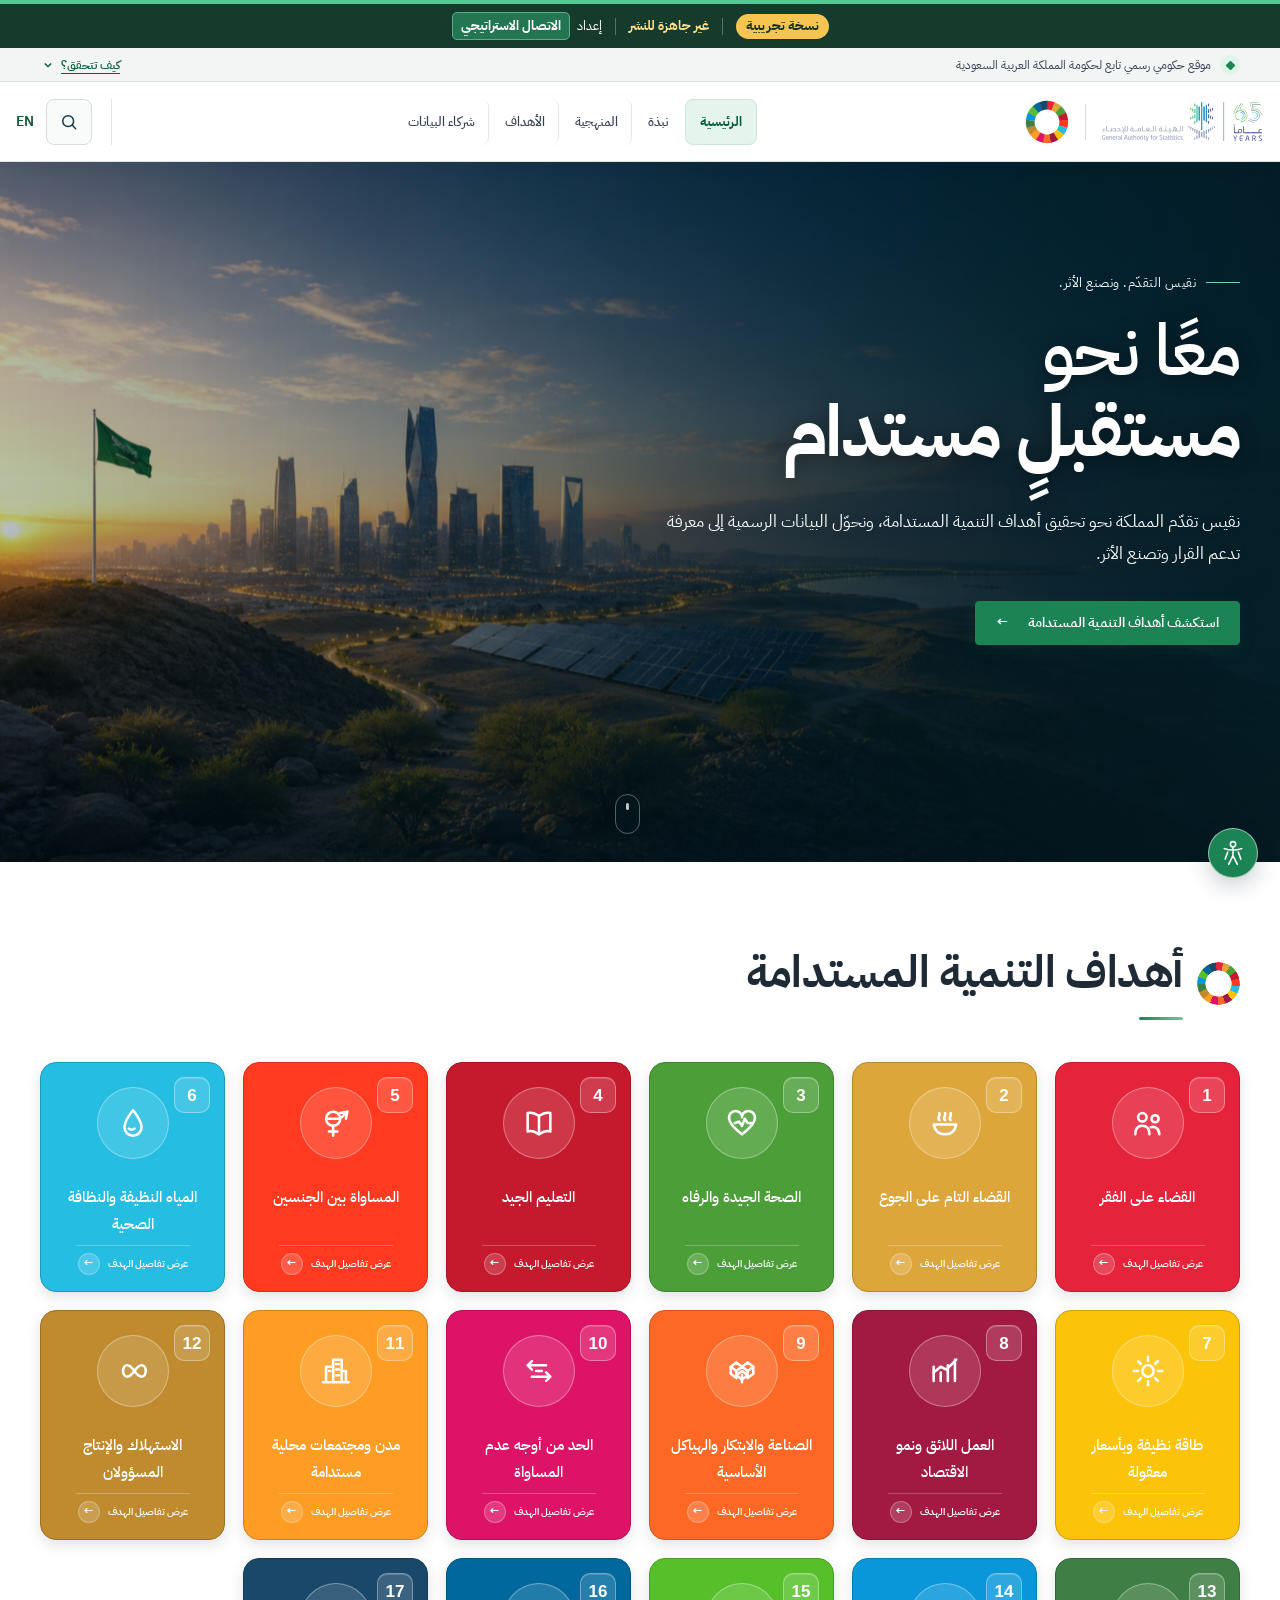
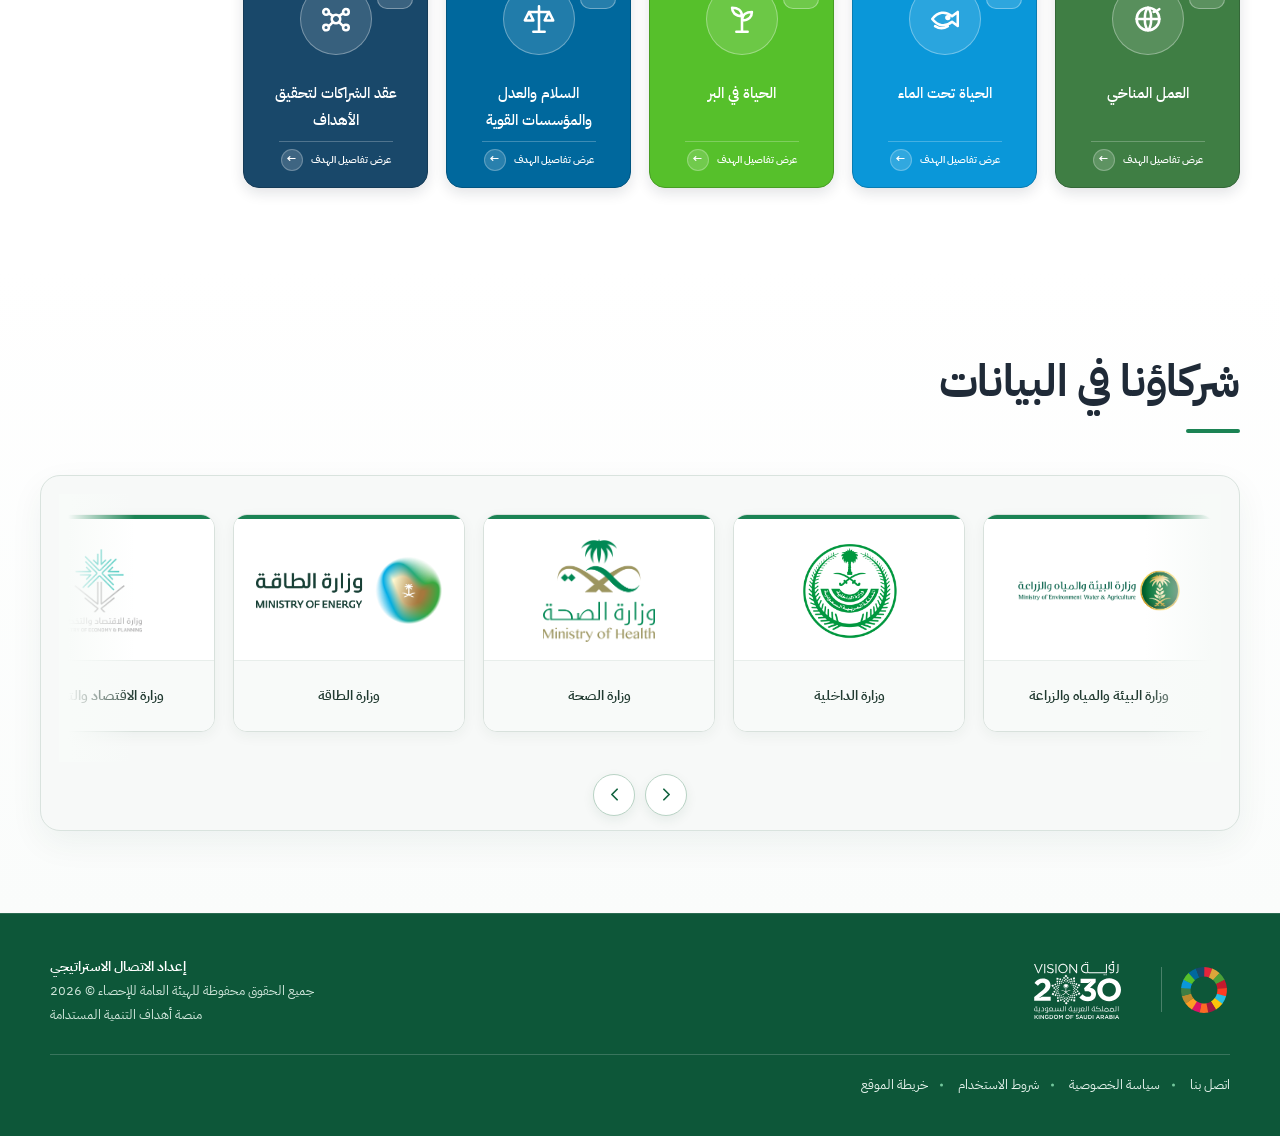
==== commit 1fbce218: "Rename index١.html to index.html" ====
--- a/index.html
+++ b/index.html
@@ -38,8 +38,6 @@
       </div>
       <nav class="nav" aria-label="التنقل الرئيسي">
         <a class="active" href="#main">الرئيسية</a>
-        <a href="about.html">نبذة</a>
-        <a href="methodology.html">المنهجية</a>
         <a href="#goals">الأهداف</a>
         <a href="#partners">شركاء البيانات</a>
       </nav>
